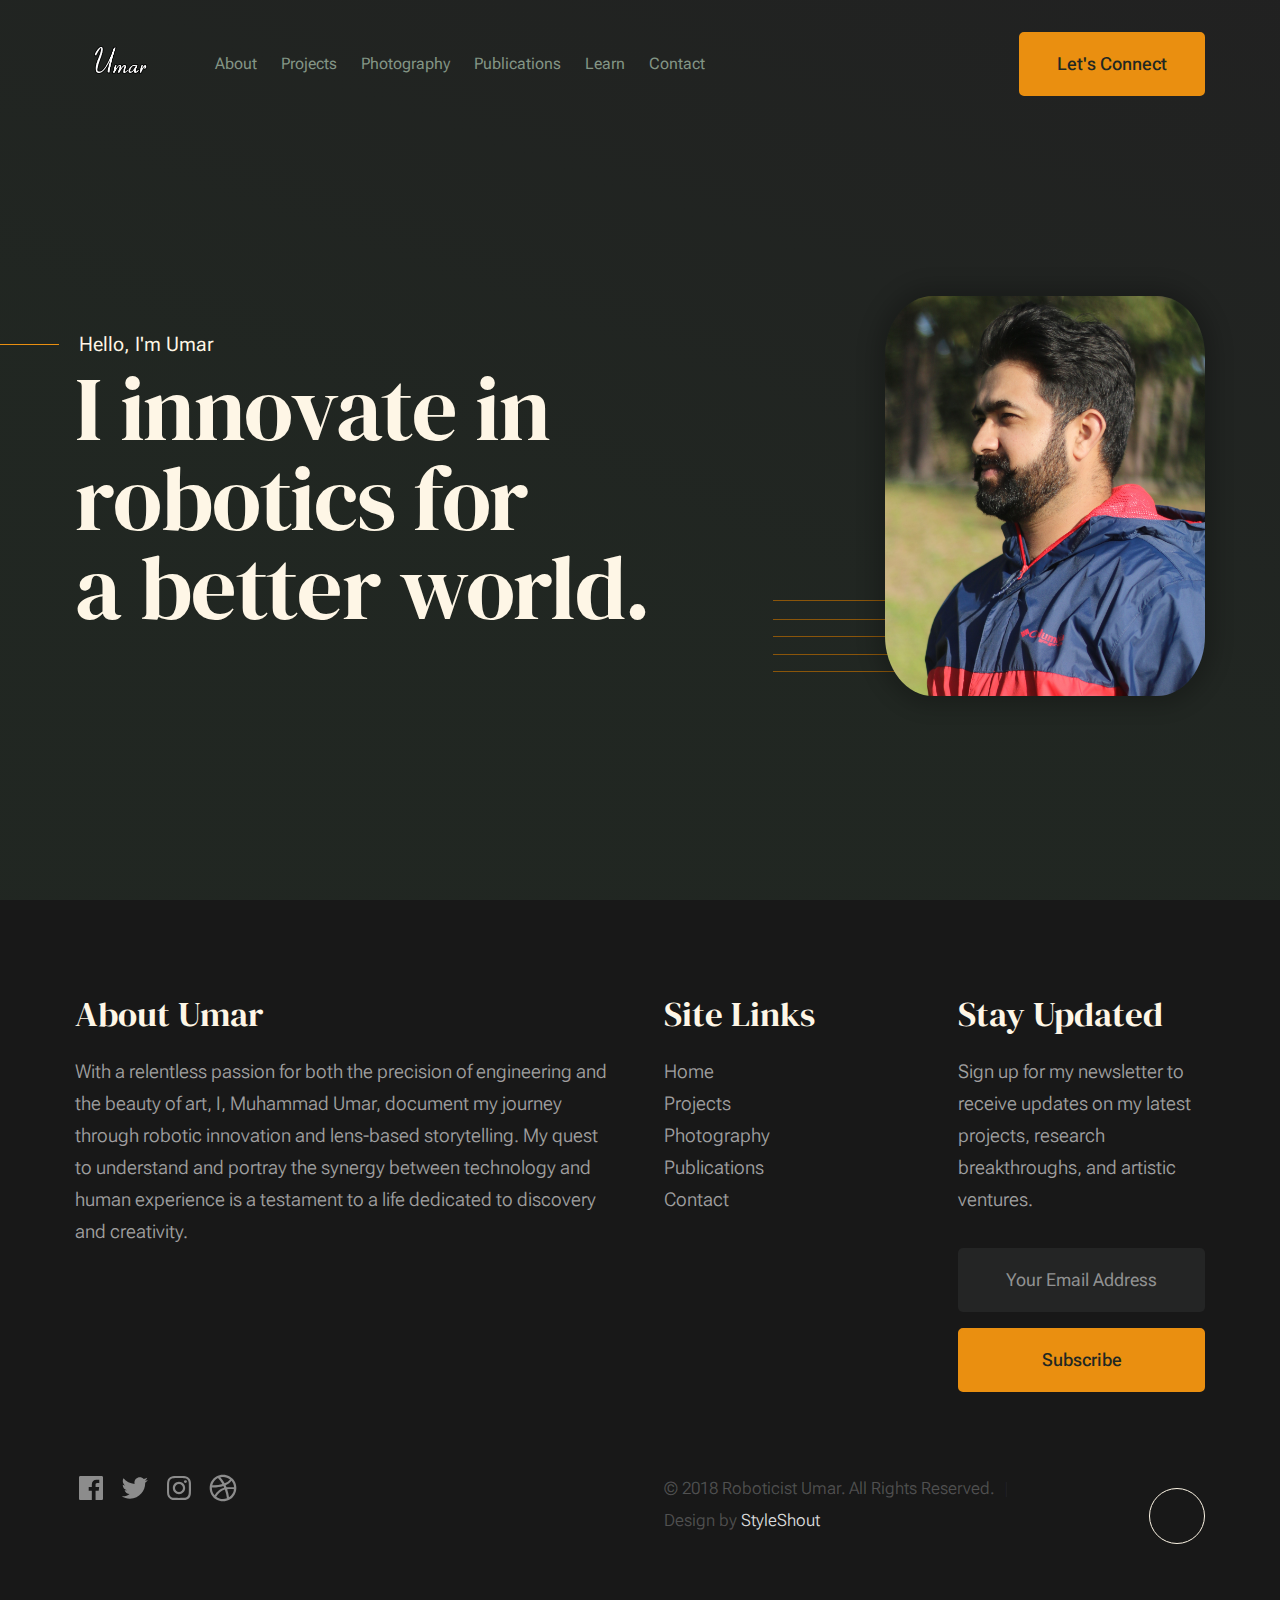
==== index.html @ cd3556d4 "SEO optimized" ====
<!DOCTYPE html>
<html lang="en" class="no-js">

<head>
    <!-- basic page needs
    ================================================== -->
    <meta charset="utf-8">
    <meta name="viewport" content="width=device-width, initial-scale=1">
    <title>Umar Masood</title>

    <!-- CSS ================================================== -->
    <link rel="stylesheet" href="css/vendor.css">
    <link rel="stylesheet" href="css/styles.css">

    <!-- favicons
    ================================================== -->
    <link rel="apple-touch-icon" sizes="180x180" href="apple-touch-icon.png">
    <link rel="icon" type="image/png" sizes="512x512" href="U-Logo-512x512.png">
    <link rel="manifest" href="site.webmanifest">
</head>

<body id="top">
    <!-- page wrap
    ================================================== -->
    <div id="page" class="s-pagewrap ss-home">

        <!-- # site header 
        ================================================== -->
        <header class="s-header">
            <div class="row s-header__inner width-sixteen-col">
                <div class="s-header__block">
                    <div class="s-header__logo">
                        <a class="logo" href="index.html">
                            <img class="logo-image" src="images/Masood Studio Logo.png" alt="Homepage">
                        </a>
                    </div>
                    <style>
                        .logo-image {
                            width: 750px;
                            /* Adjust as needed */
                            height: auto;
                        }
                    </style>
                    <a class="s-header__menu-toggle" href="#0"><span>Menu</span></a>
                </div>
                <nav class="s-header__nav">
                    <ul class="s-header__menu-links">
                        <li><a href="index.html">About</a></li>
                        <li><a href="projects.html">Projects</a></li>
                        <li><a href="photography.html">Photography</a></li>
                        <li><a href="publications.html">Publications</a></li>
                        <li><a href="learn.html">Learn</a></li>
                        <li><a href="contact.html">Contact</a></li>
                    </ul>
                    <div class="s-header__contact">
                        <a href="contact.html" class="btn btn--primary s-header__contact-btn">Let's Connect</a>
                    </div>
                </nav>
            </div>
        </header>

        <!-- keywords for SEO in the comments -->

        <!-- 
        Keywords: Umar Masood, Robotics, Innovation, Technology, Projects, Photography, Roboticist, NUST Islamabad, University of Houston, UH, UH Robotics, UH Robotics Lab, UH Robotics Research
        NMSU, New Mexico State University, NMSU Robotics, NMSU Robotics Lab, NMSU Robotics Research, NMSU Robotics Club, NMSU Robotics Team, NMSU Robotics Projects, NMSU Robotics Competition
        Robotics, Robotics Projects, Robotics Research, Robotics Innovation, Robotics Technology, Robotics Club, Robotics Team, Robotics Competition, Robotics Lab
        NUST, NUST Islamabad, NUST Robotics, NUST Robotics Lab, NUST Robotics Research, NUST Robotics Club, NUST Robotics Team, NUST Robotics Projects, NUST Robotics Competition
        NUST Mechatronics Department, NUST Mechatronics, NUST Mechatronics Lab, NUST Mechatronics Research, NUST Mechatronics Club, NUST Mechatronics Team, NUST Mechatronics Projects, NUST Mechatronics Competition
        National Univeristy of Sciences and Technology, Islamabad, Pakistan, National Center of Robotics and Automation, NCRA, NUST NCRA, NUST NCRA Robotics, NUST NCRA Robotics Lab, NUST NCRA Robotics Research
        Robotics and Automation, Robotics and Automation Projects, Robotics and Automation Research, Robotics and Automation Innovation, Robotics and Automation Technology, Robotics and Automation Club, Robotics and Automation Team, Robotics and Automation Competition, Robotics and Automation Lab
        Robotics and Automation Department, Robotics and Automation Projects, Robotics and Automation Research, Robotics and Automation Innovation, Robotics and Automation Technology, Robotics and Automation Club, Robotics and Automation Team, Robotics and Automation Competition, Robotics and Automation Lab

        Description: Umar Masood's personal website. Innovating in robotics for a better world. Explore projects, photography, publications, and learning resources.
        Author: Umar Masood, Muhammad Umar Masood, Umar Masood Robotics, Umar Masood Projects, Umar Masood Photography, Umar Masood Publications, Umar Masood Learning, Umar Masood Contact
        Shutter by Masood, Tech by Masood, Photography by Masood            -->
        

        <!-- # site main content
        ================================================== -->
        <section id="content" class="s-content">
            <!-- intro
            ----------------------------------------------- -->
            <section id="intro" class="s-intro">
                <div class="row s-intro__content width-sixteen-col">
                    <div class="column lg-12 s-intro__content-inner grid-block">
                        <div class="s-intro__content-text">
                            <div class="s-intro__content-pretitle">Hello, I'm Umar</div>
                            <h1 class="s-intro__content-title">
                                I innovate in <br>
                                robotics for <br>
                                a better world.
                            </h1>
                        </div>
                        <style>
                            .s-intro__content-media img {
                                border-radius: 15%;
                                box-shadow: 0 0 20px 10px rgba(0, 0, 0, 0.2);
                            }
                        </style>
                        <div class="s-intro__content-media">
                            <div class="s-intro__content-media-inner">
                                <!-- Place your professional image here -->
                                <img src="images/Umar-Casual.JPG" alt="Umar Masood">
                                <div class="lines">
                                    <span></span>
                                </div>
                            </div>
                        </div>
                    </div>
                </div>
            </section>

            <!-- More sections here for About, Projects, etc... -->

            

            <!-- Footer -->
            <footer class="s-footer">
                <div class="row s-footer__content">
                    <div class="column xl-6 lg-6 md-12 s-footer__block s-footer__about">
                        <h3>About Umar</h3>
                        <p>
                            With a relentless passion for both the precision of engineering and the beauty of art, I,
                            Muhammad Umar, document my journey through robotic innovation and lens-based storytelling.
                            My quest to understand and portray the synergy between technology and human experience is a
                            testament to a life dedicated to discovery and creativity.
                        </p>
                    </div>
                    <div class="column xl-3 lg-6 md-12 s-footer__block s-footer__site-links">
                        <h3>Site Links</h3>
                        <ul class="link-list">
                            <li><a href="index.html">Home</a></li>
                            <li><a href="projects.html">Projects</a></li>
                            <li><a href="photography.html">Photography</a></li>
                            <li><a href="publications.html">Publications</a></li>
                            <li><a href="contact.html">Contact</a></li>
                        </ul>
                    </div>
                    <div class="column xl-3 lg-6 md-12 tab-12 s-footer__block s-footer__newsletter">
                        <h3>Stay Updated</h3>
                        <p>
                            Sign up for my newsletter to receive updates on my latest projects, research breakthroughs,
                            and artistic ventures.
                        </p>
                        <div class="subscribe-form">
                            <form id="mc-form" class="mc-form">
                                <input type="email" name="EMAIL" id="mce-EMAIL" class="u-fullwidth text-center"
                                    placeholder="Your Email Address" required>
                                <input type="submit" name="subscribe" value="Subscribe"
                                    class="btn btn--primary btn--small u-fullwidth">
                                <div class="mc-status"></div>
                            </form>
                        </div>
                    </div>
                </div>

                <div class="row s-footer__bottom">
                    <div class="column xl-6 lg-12">
                        <!-- Social links would go here, replace with your actual social links -->
                        <ul class="s-footer__social social-list">
                            <li>
                                <a href="https://www.facebook.com/mumarmasood" target="_blank">
                                    <svg xmlns="http://www.w3.org/2000/svg" width="24" height="24" viewBox="0 0 24 24"
                                        style="fill:rgba(0, 0, 0, 1);transform:-ms-filter">
                                        <path
                                            d="M20,3H4C3.447,3,3,3.448,3,4v16c0,0.552,0.447,1,1,1h8.615v-6.96h-2.338v-2.725h2.338v-2c0-2.325,1.42-3.592,3.5-3.592 c0.699-0.002,1.399,0.034,2.095,0.107v2.42h-1.435c-1.128,0-1.348,0.538-1.348,1.325v1.735h2.697l-0.35,2.725h-2.348V21H20 c0.553,0,1-0.448,1-1V4C21,3.448,20.553,3,20,3z">
                                        </path>
                                    </svg>
                                    <span class="u-screen-reader-text">Facebook</span>
                                </a>
                            </li>
                            <li>
                                <a href="https://www.twitter.com/mumarmasood">
                                    <svg xmlns="http://www.w3.org/2000/svg" width="24" height="24" viewBox="0 0 24 24"
                                        style="fill:rgba(0, 0, 0, 1);transform:-ms-filter">
                                        <path
                                            d="M19.633,7.997c0.013,0.175,0.013,0.349,0.013,0.523c0,5.325-4.053,11.461-11.46,11.461c-2.282,0-4.402-0.661-6.186-1.809 c0.324,0.037,0.636,0.05,0.973,0.05c1.883,0,3.616-0.636,5.001-1.721c-1.771-0.037-3.255-1.197-3.767-2.793 c0.249,0.037,0.499,0.062,0.761,0.062c0.361,0,0.724-0.05,1.061-0.137c-1.847-0.374-3.23-1.995-3.23-3.953v-0.05 c0.537,0.299,1.16,0.486,1.82,0.511C3.534,9.419,2.823,8.184,2.823,6.787c0-0.748,0.199-1.434,0.548-2.032 c1.983,2.443,4.964,4.04,8.306,4.215c-0.062-0.3-0.1-0.611-0.1-0.923c0-2.22,1.796-4.028,4.028-4.028 c1.16,0,2.207,0.486,2.943,1.272c0.91-0.175,1.782-0.512,2.556-0.973c-0.299,0.935-0.936,1.721-1.771,2.22 c0.811-0.088,1.597-0.312,2.319-0.624C21.104,6.712,20.419,7.423,19.633,7.997z">
                                        </path>
                                    </svg>
                                    <span class="u-screen-reader-text">Twitter</span>
                                </a>
                            </li>
                            <li>
                                <a href="https://www.instagram.com/mumarmasood">
                                    <svg xmlns="http://www.w3.org/2000/svg" width="24" height="24" viewBox="0 0 24 24"
                                        style="fill:rgba(0, 0, 0, 1);transform:-ms-filter">
                                        <path
                                            d="M11.999,7.377c-2.554,0-4.623,2.07-4.623,4.623c0,2.554,2.069,4.624,4.623,4.624c2.552,0,4.623-2.07,4.623-4.624 C16.622,9.447,14.551,7.377,11.999,7.377L11.999,7.377z M11.999,15.004c-1.659,0-3.004-1.345-3.004-3.003 c0-1.659,1.345-3.003,3.004-3.003s3.002,1.344,3.002,3.003C15.001,13.659,13.658,15.004,11.999,15.004L11.999,15.004z">
                                        </path>
                                        <circle cx="16.806" cy="7.207" r="1.078"></circle>
                                        <path
                                            d="M20.533,6.111c-0.469-1.209-1.424-2.165-2.633-2.632c-0.699-0.263-1.438-0.404-2.186-0.42 c-0.963-0.042-1.268-0.054-3.71-0.054s-2.755,0-3.71,0.054C7.548,3.074,6.809,3.215,6.11,3.479C4.9,3.946,3.945,4.902,3.477,6.111 c-0.263,0.7-0.404,1.438-0.419,2.186c-0.043,0.962-0.056,1.267-0.056,3.71c0,2.442,0,2.753,0.056,3.71 c0.015,0.748,0.156,1.486,0.419,2.187c0.469,1.208,1.424,2.164,2.634,2.632c0.696,0.272,1.435,0.426,2.185,0.45 c0.963,0.042,1.268,0.055,3.71,0.055s2.755,0,3.71-0.055c0.747-0.015,1.486-0.157,2.186-0.419c1.209-0.469,2.164-1.424,2.633-2.633 c0.263-0.7,0.404-1.438,0.419-2.186c0.043-0.962,0.056-1.267,0.056-3.71s0-2.753-0.056-3.71C20.941,7.57,20.801,6.819,20.533,6.111z M19.315,15.643c-0.007,0.576-0.111,1.147-0.311,1.688c-0.305,0.787-0.926,1.409-1.712,1.711c-0.535,0.199-1.099,0.303-1.67,0.311 c-0.95,0.044-1.218,0.055-3.654,0.055c-2.438,0-2.687,0-3.655-0.055c-0.569-0.007-1.135-0.112-1.669-0.311 c-0.789-0.301-1.414-0.923-1.719-1.711c-0.196-0.534-0.302-1.099-0.311-1.669c-0.043-0.95-0.053-1.218-0.053-3.654 c0-2.437,0-2.686,0.053-3.655c0.007-0.576,0.111-1.146,0.311-1.687c0.305-0.789,0.93-1.41,1.719-1.712 c0.534-0.198,1.1-0.303,1.669-0.311c0.951-0.043,1.218-0.055,3.655-0.055c2.437,0,2.687,0,3.654,0.055 c0.571,0.007,1.135,0.112,1.67,0.311c0.786,0.303,1.407,0.925,1.712,1.712c0.196,0.534,0.302,1.099,0.311,1.669 c0.043,0.951,0.054,1.218,0.054,3.655c0,2.436,0,2.698-0.043,3.654H19.315z">
                                        </path>
                                    </svg>
                                    <span class="u-screen-reader-text">Instagram</span>
                                </a>
                            </li>
                            <li>
                                <a href="https://www.linkedin.com/mumarmasood">
                                    <svg xmlns="http://www.w3.org/2000/svg" width="24" height="24" viewBox="0 0 24 24"
                                        style="fill: rgba(0, 0, 0, 1);transform:msFilter">
                                        <path
                                            d="M20.66 6.98a9.932 9.932 0 0 0-3.641-3.64C15.486 2.447 13.813 2 12 2s-3.486.447-5.02 1.34c-1.533.893-2.747 2.107-3.64 3.64S2 10.187 2 12s.446 3.487 1.34 5.02a9.924 9.924 0 0 0 3.641 3.64C8.514 21.553 10.187 22 12 22s3.486-.447 5.02-1.34a9.932 9.932 0 0 0 3.641-3.64C21.554 15.487 22 13.813 22 12s-.446-3.487-1.34-5.02zM12 3.66c2 0 3.772.64 5.32 1.919-.92 1.174-2.286 2.14-4.1 2.9-1.002-1.813-2.088-3.327-3.261-4.54A7.715 7.715 0 0 1 12 3.66zM5.51 6.8a8.116 8.116 0 0 1 2.711-2.22c1.212 1.201 2.325 2.7 3.34 4.5-2 .6-4.114.9-6.341.9-.573 0-1.006-.013-1.3-.04A8.549 8.549 0 0 1 5.51 6.8zM3.66 12c0-.054.003-.12.01-.2.007-.08.01-.146.01-.2.254.014.641.02 1.161.02 2.666 0 5.146-.367 7.439-1.1.187.373.381.793.58 1.26-1.32.293-2.674 1.006-4.061 2.14S6.4 16.247 5.76 17.5c-1.4-1.587-2.1-3.42-2.1-5.5zM12 20.34c-1.894 0-3.594-.587-5.101-1.759.601-1.187 1.524-2.322 2.771-3.401 1.246-1.08 2.483-1.753 3.71-2.02a29.441 29.441 0 0 1 1.56 6.62 8.166 8.166 0 0 1-2.94.56zm7.08-3.96a8.351 8.351 0 0 1-2.58 2.621c-.24-2.08-.7-4.107-1.379-6.081.932-.066 1.765-.1 2.5-.1.799 0 1.686.034 2.659.1a8.098 8.098 0 0 1-1.2 3.46zm-1.24-5c-1.16 0-2.233.047-3.22.14a27.053 27.053 0 0 0-.68-1.62c2.066-.906 3.532-2.006 4.399-3.3 1.2 1.414 1.854 3.027 1.96 4.84-.812-.04-1.632-.06-2.459-.06z">
                                        </path>
                                    </svg>
                                    <span class="u-screen-reader-text">LinkedIn</span>
                                </a>
                            </li>
                        </ul> <!-- end s-footer__social -->
                    </div>
                    <div class="column xl-6 lg-12">
                        <p class="ss-copyright">
                            <span>&copy; 2018 Roboticist Umar. All Rights Reserved.</span>
                            <span>Design by <a href="https://www.styleshout.com/">StyleShout</a></span>
                        </p>
                    </div>

                    <div class="ss-go-top">
                        <a class="smoothscroll" title="Back to Top" href="#top">
                            <!-- Back to top SVG icon code -->
                        </a>
                    </div> <!-- end ss-go-top -->
                </div>

            </footer> <!-- end s-footer -->

            <!-- Java Script
        ================================================== -->
            <script src="js/plugins.js"></script>
            <script src="js/main.js"></script>

    </div>

</body>

</html>
---- css/vendor.css ----
/* ===================================================================
 * Monica Third-party Stylesheets
 * Template Ver. 1.0.0
 * 12-13-2022
 * -------------------------------------------------------------------
 *
 * TOC:
 * # PrismJS
 * # Swiper
 *
 * ------------------------------------------------------------------- */


/* ===================================================================
 * # PrismJS 1.20.0
 *   https://prismjs.com/download.html#themes=prism-okaidia&languages=markup+css+clike+javascript+markup-templating+php 
 *   
 *   okaidia theme for JavaScript, CSS and HTML
 *   Loosely based on Monokai textmate theme by http://www.monokai.nl/
 *   @author ocodia
 * ------------------------------------------------------------------- */
code[class*=language-],
pre[class*=language-] {
  color          : #f8f8f2;
  background     : none;
  text-shadow    : 0 1px rgba(0, 0, 0, 0.3);
  font-family    : var(--font-mono);
  font-size      : calc(var(--text-size) * 0.9444);
  text-align     : left;
  white-space    : pre;
  word-spacing   : normal;
  word-break     : normal;
  word-wrap      : normal;
  line-height    : var(--vspace-1);
  -moz-tab-size  : 4;
  -o-tab-size    : 4;
  tab-size       : 4;
  -webkit-hyphens: none;
  -ms-hyphens    : none;
  hyphens        : none;
}

/* Code blocks */
pre[class*=language-] {
  padding : var(--vspace-0_5) 0 var(--vspace-1);
  margin  : var(--vspace-1) 0;
  overflow: auto;
}

:not(pre)>code[class*=language-],
pre[class*=language-] {
  background: #272822;
}

/* Inline code */
:not(pre)>code[class*=language-] {
  padding    : 0.1em;
  white-space: normal;
}

.token.comment,
.token.prolog,
.token.doctype,
.token.cdata {
  color: slategray;
}

.token.punctuation {
  color: #f8f8f2;
}

.token.namespace {
  opacity: 0.7;
}

.token.property,
.token.tag,
.token.constant,
.token.symbol,
.token.deleted {
  color: #f92672;
}

.token.boolean,
.token.number {
  color: #ae81ff;
}

.token.selector,
.token.attr-name,
.token.string,
.token.char,
.token.builtin,
.token.inserted {
  color: #a6e22e;
}

.token.operator,
.token.entity,
.token.url,
.language-css .token.string,
.style .token.string,
.token.variable {
  color: #f8f8f2;
}

.token.atrule,
.token.attr-value,
.token.function,
.token.class-name {
  color: #e6db74;
}

.token.keyword {
  color: #66d9ef;
}

.token.regex,
.token.important {
  color: #fd971f;
}

.token.important,
.token.bold {
  font-weight: bold;
}

.token.italic {
  font-style: italic;
}

.token.entity {
  cursor: help;
}



/* ===================================================================
 * # Swiper 6.4.5
 *   Most modern mobile touch slider and framework with hardware accelerated transitions
 *   https://swiperjs.com
 *
 *   Copyright 2014-2020 Vladimir Kharlampidi
 *
 *   Released under the MIT License
 *
 *   Released on: December 18, 2020
 * ------------------------------------------------------------------- */
@font-face {
  font-family: "swiper-icons";
  src        : url("data:application/font-woff;charset=utf-8;base64, [base64]//wADZ2x5ZgAAAywAAADMAAAD2MHtryVoZWFkAAABbAAAADAAAAA2E2+eoWhoZWEAAAGcAAAAHwAAACQC9gDzaG10eAAAAigAAAAZAAAArgJkABFsb2NhAAAC0AAAAFoAAABaFQAUGG1heHAAAAG8AAAAHwAAACAAcABAbmFtZQAAA/gAAAE5AAACXvFdBwlwb3N0AAAFNAAAAGIAAACE5s74hXjaY2BkYGAAYpf5Hu/j+W2+MnAzMYDAzaX6QjD6/4//Bxj5GA8AuRwMYGkAPywL13jaY2BkYGA88P8Agx4j+/8fQDYfA1AEBWgDAIB2BOoAeNpjYGRgYNBh4GdgYgABEMnIABJzYNADCQAACWgAsQB42mNgYfzCOIGBlYGB0YcxjYGBwR1Kf2WQZGhhYGBiYGVmgAFGBiQQkOaawtDAoMBQxXjg/wEGPcYDDA4wNUA2CCgwsAAAO4EL6gAAeNpj2M0gyAACqxgGNWBkZ2D4/wMA+xkDdgAAAHjaY2BgYGaAYBkGRgYQiAHyGMF8FgYHIM3DwMHABGQrMOgyWDLEM1T9/w8UBfEMgLzE////P/5//f/V/xv+r4eaAAeMbAxwIUYmIMHEgKYAYjUcsDAwsLKxc3BycfPw8jEQA/[base64]/uznmfPFBNODM2K7MTQ45YEAZqGP81AmGGcF3iPqOop0r1SPTaTbVkfUe4HXj97wYE+yNwWYxwWu4v1ugWHgo3S1XdZEVqWM7ET0cfnLGxWfkgR42o2PvWrDMBSFj/IHLaF0zKjRgdiVMwScNRAoWUoH78Y2icB/yIY09An6AH2Bdu/UB+yxopYshQiEvnvu0dURgDt8QeC8PDw7Fpji3fEA4z/PEJ6YOB5hKh4dj3EvXhxPqH/SKUY3rJ7srZ4FZnh1PMAtPhwP6fl2PMJMPDgeQ4rY8YT6Gzao0eAEA409DuggmTnFnOcSCiEiLMgxCiTI6Cq5DZUd3Qmp10vO0LaLTd2cjN4fOumlc7lUYbSQcZFkutRG7g6JKZKy0RmdLY680CDnEJ+UMkpFFe1RN7nxdVpXrC4aTtnaurOnYercZg2YVmLN/d/gczfEimrE/fs/bOuq29Zmn8tloORaXgZgGa78yO9/cnXm2BpaGvq25Dv9S4E9+5SIc9PqupJKhYFSSl47+Qcr1mYNAAAAeNptw0cKwkAAAMDZJA8Q7OUJvkLsPfZ6zFVERPy8qHh2YER+3i/BP83vIBLLySsoKimrqKqpa2hp6+jq6RsYGhmbmJqZSy0sraxtbO3sHRydnEMU4uR6yx7JJXveP7WrDycAAAAAAAH//wACeNpjYGRgYOABYhkgZgJCZgZNBkYGLQZtIJsFLMYAAAw3ALgAeNolizEKgDAQBCchRbC2sFER0YD6qVQiBCv/H9ezGI6Z5XBAw8CBK/m5iQQVauVbXLnOrMZv2oLdKFa8Pjuru2hJzGabmOSLzNMzvutpB3N42mNgZGBg4GKQYzBhYMxJLMlj4GBgAYow/P/PAJJhLM6sSoWKfWCAAwDAjgbRAAB42mNgYGBkAIIbCZo5IPrmUn0hGA0AO8EFTQAA") format("woff");
  font-weight: 400;
  font-style : normal;
}

:root {
  --swiper-theme-color: #007aff;
}

.swiper-container {
  margin-left : auto;
  margin-right: auto;
  position    : relative;
  overflow    : hidden;
  list-style  : none;
  padding     : 0;
  /* Fix of Webkit flickering */
  z-index     : 1;
}

.swiper-container-vertical>.swiper-wrapper {
  flex-direction: column;
}

.swiper-wrapper {
  position           : relative;
  width              : 100%;
  height             : 100%;
  z-index            : 1;
  display            : flex;
  transition-property: transform;
  box-sizing         : content-box;
}

.swiper-container-android .swiper-slide,
.swiper-wrapper {
  transform: translate3d(0px, 0, 0);
}

.swiper-container-multirow>.swiper-wrapper {
  flex-wrap: wrap;
}

.swiper-container-multirow-column>.swiper-wrapper {
  flex-wrap     : wrap;
  flex-direction: column;
}

.swiper-container-free-mode>.swiper-wrapper {
  transition-timing-function: ease-out;
  margin                    : 0 auto;
}

.swiper-slide {
  flex-shrink        : 0;
  width              : 100%;
  height             : 100%;
  position           : relative;
  transition-property: transform;
}

.swiper-slide-invisible-blank {
  visibility: hidden;
}

/* Auto Height */
.swiper-container-autoheight,
.swiper-container-autoheight .swiper-slide {
  height: auto;
}

.swiper-container-autoheight .swiper-wrapper {
  align-items        : flex-start;
  transition-property: transform, height;
}

/* 3D Effects */
.swiper-container-3d {
  perspective: 1200px;
}

.swiper-container-3d .swiper-wrapper,
.swiper-container-3d .swiper-slide,
.swiper-container-3d .swiper-slide-shadow-left,
.swiper-container-3d .swiper-slide-shadow-right,
.swiper-container-3d .swiper-slide-shadow-top,
.swiper-container-3d .swiper-slide-shadow-bottom,
.swiper-container-3d .swiper-cube-shadow {
  transform-style: preserve-3d;
}

.swiper-container-3d .swiper-slide-shadow-left,
.swiper-container-3d .swiper-slide-shadow-right,
.swiper-container-3d .swiper-slide-shadow-top,
.swiper-container-3d .swiper-slide-shadow-bottom {
  position      : absolute;
  left          : 0;
  top           : 0;
  width         : 100%;
  height        : 100%;
  pointer-events: none;
  z-index       : 10;
}

.swiper-container-3d .swiper-slide-shadow-left {
  background-image: linear-gradient(to left, rgba(0, 0, 0, 0.5), rgba(0, 0, 0, 0));
}

.swiper-container-3d .swiper-slide-shadow-right {
  background-image: linear-gradient(to right, rgba(0, 0, 0, 0.5), rgba(0, 0, 0, 0));
}

.swiper-container-3d .swiper-slide-shadow-top {
  background-image: linear-gradient(to top, rgba(0, 0, 0, 0.5), rgba(0, 0, 0, 0));
}

.swiper-container-3d .swiper-slide-shadow-bottom {
  background-image: linear-gradient(to bottom, rgba(0, 0, 0, 0.5), rgba(0, 0, 0, 0));
}

/* CSS Mode */
.swiper-container-css-mode>.swiper-wrapper {
  overflow          : auto;
  scrollbar-width   : none;
  /* For Firefox */
  -ms-overflow-style: none;
  /* For Internet Explorer and Edge */
}

.swiper-container-css-mode>.swiper-wrapper::-webkit-scrollbar {
  display: none;
}

.swiper-container-css-mode>.swiper-wrapper>.swiper-slide {
  scroll-snap-align: start start;
}

.swiper-container-horizontal.swiper-container-css-mode>.swiper-wrapper {
  -ms-scroll-snap-type: x mandatory;
  scroll-snap-type    : x mandatory;
}

.swiper-container-vertical.swiper-container-css-mode>.swiper-wrapper {
  -ms-scroll-snap-type: y mandatory;
  scroll-snap-type    : y mandatory;
}

:root {
  --swiper-navigation-size   : 44px;
  /*
    --swiper-navigation-color: var(--swiper-theme-color);
    */
}

.swiper-button-prev,
.swiper-button-next {
  position       : absolute;
  top            : 50%;
  width          : calc(var(--swiper-navigation-size) / 44 * 27);
  height         : var(--swiper-navigation-size);
  margin-top     : calc(-1 * var(--swiper-navigation-size) / 2);
  z-index        : 10;
  cursor         : pointer;
  display        : flex;
  align-items    : center;
  justify-content: center;
  color          : var(--swiper-navigation-color, var(--swiper-theme-color));
}

.swiper-button-prev.swiper-button-disabled,
.swiper-button-next.swiper-button-disabled {
  opacity       : 0.35;
  cursor        : auto;
  pointer-events: none;
}

.swiper-button-prev:after,
.swiper-button-next:after {
  font-family   : swiper-icons;
  font-size     : var(--swiper-navigation-size);
  text-transform: none !important;
  letter-spacing: 0;
  text-transform: none;
  font-variant  : initial;
  line-height   : 1;
}

.swiper-button-prev,
.swiper-container-rtl .swiper-button-next {
  left : 10px;
  right: auto;
}

.swiper-button-prev:after,
.swiper-container-rtl .swiper-button-next:after {
  content: "prev";
}

.swiper-button-next,
.swiper-container-rtl .swiper-button-prev {
  right: 10px;
  left : auto;
}

.swiper-button-next:after,
.swiper-container-rtl .swiper-button-prev:after {
  content: "next";
}

.swiper-button-prev.swiper-button-white,
.swiper-button-next.swiper-button-white {
  --swiper-navigation-color: #ffffff;
}

.swiper-button-prev.swiper-button-black,
.swiper-button-next.swiper-button-black {
  --swiper-navigation-color: #000000;
}

.swiper-button-lock {
  display: none;
}

:root {
  /*
    --swiper-pagination-color: var(--swiper-theme-color);
    */
}

.swiper-pagination {
  position  : absolute;
  text-align: center;
  transition: 300ms opacity;
  transform : translate3d(0, 0, 0);
  z-index   : 10;
}

.swiper-pagination.swiper-pagination-hidden {
  opacity: 0;
}

/* Common Styles */
.swiper-pagination-fraction,
.swiper-pagination-custom,
.swiper-container-horizontal>.swiper-pagination-bullets {
  bottom: 10px;
  left  : 0;
  width : 100%;
}

/* Bullets */
.swiper-pagination-bullets-dynamic {
  overflow : hidden;
  font-size: 0;
}

.swiper-pagination-bullets-dynamic .swiper-pagination-bullet {
  transform: scale(0.33);
  position : relative;
}

.swiper-pagination-bullets-dynamic .swiper-pagination-bullet-active {
  transform: scale(1);
}

.swiper-pagination-bullets-dynamic .swiper-pagination-bullet-active-main {
  transform: scale(1);
}

.swiper-pagination-bullets-dynamic .swiper-pagination-bullet-active-prev {
  transform: scale(0.66);
}

.swiper-pagination-bullets-dynamic .swiper-pagination-bullet-active-prev-prev {
  transform: scale(0.33);
}

.swiper-pagination-bullets-dynamic .swiper-pagination-bullet-active-next {
  transform: scale(0.66);
}

.swiper-pagination-bullets-dynamic .swiper-pagination-bullet-active-next-next {
  transform: scale(0.33);
}

.swiper-pagination-bullet {
  width        : 8px;
  height       : 8px;
  display      : inline-block;
  border-radius: 100%;
  background   : #000;
  opacity      : 0.2;
}

button.swiper-pagination-bullet {
  border            : none;
  margin            : 0;
  padding           : 0;
  box-shadow        : none;
  -webkit-appearance: none;
  -moz-appearance   : none;
  appearance        : none;
}

.swiper-pagination-clickable .swiper-pagination-bullet {
  cursor: pointer;
}

.swiper-pagination-bullet-active {
  opacity   : 1;
  background: var(--swiper-pagination-color, var(--swiper-theme-color));
}

.swiper-container-vertical>.swiper-pagination-bullets {
  right    : 10px;
  top      : 50%;
  transform: translate3d(0px, -50%, 0);
}

.swiper-container-vertical>.swiper-pagination-bullets .swiper-pagination-bullet {
  margin : 6px 0;
  display: block;
}

.swiper-container-vertical>.swiper-pagination-bullets.swiper-pagination-bullets-dynamic {
  top      : 50%;
  transform: translateY(-50%);
  width    : 8px;
}

.swiper-container-vertical>.swiper-pagination-bullets.swiper-pagination-bullets-dynamic .swiper-pagination-bullet {
  display   : inline-block;
  transition: 200ms transform, 200ms top;
}

.swiper-container-horizontal>.swiper-pagination-bullets .swiper-pagination-bullet {
  margin: 0 4px;
}

.swiper-container-horizontal>.swiper-pagination-bullets.swiper-pagination-bullets-dynamic {
  left       : 50%;
  transform  : translateX(-50%);
  white-space: nowrap;
}

.swiper-container-horizontal>.swiper-pagination-bullets.swiper-pagination-bullets-dynamic .swiper-pagination-bullet {
  transition: 200ms transform, 200ms left;
}

.swiper-container-horizontal.swiper-container-rtl>.swiper-pagination-bullets-dynamic .swiper-pagination-bullet {
  transition: 200ms transform, 200ms right;
}

/* Progress */
.swiper-pagination-progressbar {
  background: rgba(0, 0, 0, 0.25);
  position  : absolute;
}

.swiper-pagination-progressbar .swiper-pagination-progressbar-fill {
  background      : var(--swiper-pagination-color, var(--swiper-theme-color));
  position        : absolute;
  left            : 0;
  top             : 0;
  width           : 100%;
  height          : 100%;
  transform       : scale(0);
  transform-origin: left top;
}

.swiper-container-rtl .swiper-pagination-progressbar .swiper-pagination-progressbar-fill {
  transform-origin: right top;
}

.swiper-container-horizontal>.swiper-pagination-progressbar,
.swiper-container-vertical>.swiper-pagination-progressbar.swiper-pagination-progressbar-opposite {
  width : 100%;
  height: 4px;
  left  : 0;
  top   : 0;
}

.swiper-container-vertical>.swiper-pagination-progressbar,
.swiper-container-horizontal>.swiper-pagination-progressbar.swiper-pagination-progressbar-opposite {
  width : 4px;
  height: 100%;
  left  : 0;
  top   : 0;
}

.swiper-pagination-white {
  --swiper-pagination-color: #ffffff;
}

.swiper-pagination-black {
  --swiper-pagination-color: #000000;
}

.swiper-pagination-lock {
  display: none;
}

/* Scrollbar */
.swiper-scrollbar {
  border-radius   : 10px;
  position        : relative;
  -ms-touch-action: none;
  background      : rgba(0, 0, 0, 0.1);
}

.swiper-container-horizontal>.swiper-scrollbar {
  position: absolute;
  left    : 1%;
  bottom  : 3px;
  z-index : 50;
  height  : 5px;
  width   : 98%;
}

.swiper-container-vertical>.swiper-scrollbar {
  position: absolute;
  right   : 3px;
  top     : 1%;
  z-index : 50;
  width   : 5px;
  height  : 98%;
}

.swiper-scrollbar-drag {
  height       : 100%;
  width        : 100%;
  position     : relative;
  background   : rgba(0, 0, 0, 0.5);
  border-radius: 10px;
  left         : 0;
  top          : 0;
}

.swiper-scrollbar-cursor-drag {
  cursor: move;
}

.swiper-scrollbar-lock {
  display: none;
}

.swiper-zoom-container {
  width          : 100%;
  height         : 100%;
  display        : flex;
  justify-content: center;
  align-items    : center;
  text-align     : center;
}

.swiper-zoom-container>img,
.swiper-zoom-container>svg,
.swiper-zoom-container>canvas {
  max-width    : 100%;
  max-height   : 100%;
  -o-object-fit: contain;
  object-fit   : contain;
}

.swiper-slide-zoomed {
  cursor: move;
}

/* Preloader */
:root {
  /*
    --swiper-preloader-color: var(--swiper-theme-color);
    */
}

.swiper-lazy-preloader {
  width            : 42px;
  height           : 42px;
  position         : absolute;
  left             : 50%;
  top              : 50%;
  margin-left      : -21px;
  margin-top       : -21px;
  z-index          : 10;
  transform-origin : 50%;
  -webkit-animation: swiper-preloader-spin 1s infinite linear;
  animation        : swiper-preloader-spin 1s infinite linear;
  box-sizing       : border-box;
  border           : 4px solid var(--swiper-preloader-color, var(--swiper-theme-color));
  border-radius    : 50%;
  border-top-color : transparent;
}

.swiper-lazy-preloader-white {
  --swiper-preloader-color: #fff;
}

.swiper-lazy-preloader-black {
  --swiper-preloader-color: #000;
}

@-webkit-keyframes swiper-preloader-spin {
  100% {
    transform: rotate(360deg);
  }
}

@keyframes swiper-preloader-spin {
  100% {
    transform: rotate(360deg);
  }
}

/* a11y */
.swiper-container .swiper-notification {
  position      : absolute;
  left          : 0;
  top           : 0;
  pointer-events: none;
  opacity       : 0;
  z-index       : -1000;
}

.swiper-container-fade.swiper-container-free-mode .swiper-slide {
  transition-timing-function: ease-out;
}

.swiper-container-fade .swiper-slide {
  pointer-events     : none;
  transition-property: opacity;
}

.swiper-container-fade .swiper-slide .swiper-slide {
  pointer-events: none;
}

.swiper-container-fade .swiper-slide-active,
.swiper-container-fade .swiper-slide-active .swiper-slide-active {
  pointer-events: auto;
}

.swiper-container-cube {
  overflow: visible;
}

.swiper-container-cube .swiper-slide {
  pointer-events             : none;
  -webkit-backface-visibility: hidden;
  backface-visibility        : hidden;
  z-index                    : 1;
  visibility                 : hidden;
  transform-origin           : 0 0;
  width                      : 100%;
  height                     : 100%;
}

.swiper-container-cube .swiper-slide .swiper-slide {
  pointer-events: none;
}

.swiper-container-cube.swiper-container-rtl .swiper-slide {
  transform-origin: 100% 0;
}

.swiper-container-cube .swiper-slide-active,
.swiper-container-cube .swiper-slide-active .swiper-slide-active {
  pointer-events: auto;
}

.swiper-container-cube .swiper-slide-active,
.swiper-container-cube .swiper-slide-next,
.swiper-container-cube .swiper-slide-prev,
.swiper-container-cube .swiper-slide-next+.swiper-slide {
  pointer-events: auto;
  visibility    : visible;
}

.swiper-container-cube .swiper-slide-shadow-top,
.swiper-container-cube .swiper-slide-shadow-bottom,
.swiper-container-cube .swiper-slide-shadow-left,
.swiper-container-cube .swiper-slide-shadow-right {
  z-index                    : 0;
  -webkit-backface-visibility: hidden;
  backface-visibility        : hidden;
}

.swiper-container-cube .swiper-cube-shadow {
  position  : absolute;
  left      : 0;
  bottom    : 0px;
  width     : 100%;
  height    : 100%;
  background: #000;
  opacity   : 0.6;
  filter    : blur(50px);
  z-index   : 0;
}

.swiper-container-flip {
  overflow: visible;
}

.swiper-container-flip .swiper-slide {
  pointer-events             : none;
  -webkit-backface-visibility: hidden;
  backface-visibility        : hidden;
  z-index                    : 1;
}

.swiper-container-flip .swiper-slide .swiper-slide {
  pointer-events: none;
}

.swiper-container-flip .swiper-slide-active,
.swiper-container-flip .swiper-slide-active .swiper-slide-active {
  pointer-events: auto;
}

.swiper-container-flip .swiper-slide-shadow-top,
.swiper-container-flip .swiper-slide-shadow-bottom,
.swiper-container-flip .swiper-slide-shadow-left,
.swiper-container-flip .swiper-slide-shadow-right {
  z-index                    : 0;
  -webkit-backface-visibility: hidden;
  backface-visibility        : hidden;
}
---- css/styles.css ----
@charset "UTF-8";
/* =================================================================== 
 * Monica Main Stylesheet
 * Template Ver. 1.0.0
 * 12-13-2022
 * ------------------------------------------------------------------
 *
 * TOC:
 * # SETTINGS
 *		## fonts
 *    	## colors
 *	  	## spacing and typescale
 *		## grid variables
 * # CSS RESET
 * # GRID
 *		## extra large devices
 *		## large devices
 *		## medium devices 
 *		## tablet devices
 *		## mobile devices
 *		## small mobile devices
 *		## additional column stackpoints 
 * # BASE SETUP
 * # UTILITY CLASSES
 * # TYPOGRAPHY 
 *		## additional typography & helper classes
 *		## lists
 *		## media 
 *		## spacing
 * # PRELOADER
 *		## page loaded
 * # FORM 
 *		## style placeholder text
 *		## change autocomplete styles in Chrome
 * # BUTTONS
 * # TABLE
 * # COMPONENTS
 *		## pagination 
 *		## alert box 
 *		## skillbars
 *		## stats tabs
 * # PROJECT-WIDE SHARED STYLES
 *		## list items
 *		## social list
 *		## blog card
 *		## testimonials
 *		## swiper overrides
 * # GRID-BASED LAYOUTS
 *		## grid block
 *		## list grid
 * # PAGE WRAP
 * # SITE HEADER
 *		## logo
 *		## main navigation
 *		## mobile menu toggle
 * # PAGEHEADER & PAGECONTENT
 * # INTRO
 *		## intro content
 *		## intro scroll down
 *		## intro transitions
 * # ABOUT
 * # EXPERTISE
 * # CLIENTS
 *		## clients list
 * # CTA
 * # JOURNAL
 * # FOOTER
 *		## newsletter
 *		## copyright
 *		## go top
 * # BLOG STYLES 
 * # PAGE STYLES 
 *		## services page
 *		## contact page
 *
 * ------------------------------------------------------------------ */


/* ===================================================================
 * # SETTINGS
 *
 *
 * ------------------------------------------------------------------- */

/* ------------------------------------------------------------------- 
 * ## fonts 
 * ------------------------------------------------------------------- */
@import url("https://fonts.googleapis.com/css2?family=DM+Serif+Display&family=Roboto+Flex:opsz,wght@8..144,300;8..144,400;8..144,500;8..144,600&display=swap");

:root {
	--font-1: "Roboto Flex", sans-serif;
	--font-2: "DM Serif Display", Serif;

	/* monospace
   */
	--font-mono: Consolas, "Andale Mono", Courier, "Courier New", monospace;
}

/* ------------------------------------------------------------------- 
 * ## colors
 * ------------------------------------------------------------------- */
:root {
	/* color-1(#EA9010)
   * color-2(#343D35)
   * color-3(#FEF5E4)
   */
	--color-1: hsla(35, 87%, 49%, 1);
	--color-2: hsla(127, 8%, 22%, 1);
	--color-3: hsla(39, 93%, 95%, 1);

	/* theme color variations
   */
	--color-1-lightest: hsla(35, 87%, 96%, 1);
	--color-1-lighter: hsla(35, 87%, 69%, 1);
	--color-1-light: hsla(35, 87%, 59%, 1);
	--color-1-dark: hsla(35, 87%, 39%, 1);
	--color-1-darker: hsla(35, 87%, 29%, 1);
	--color-1-darkest: hsla(35, 87%, 10%, 1);

	--color-2-lightest: hsla(127, 8%, 55%, 1);
	--color-2-lighter: hsla(127, 8%, 42%, 1);
	--color-2-light: hsla(127, 8%, 32%, 1);
	--color-2-dark: hsla(127, 8%, 14%, 1);
	--color-2-darker: hsla(127, 8%, 2%, 1);

	--color-3-light: hsla(39, 93%, 100%, 1);
	--color-3-dark: hsla(39, 93%, 85%, 1);
	--color-3-darker: hsla(39, 93%, 75%, 1);

	/* feedback colors
   * color-error(#ffd1d2), color-success(#c8e675), 
   * color-info(#d7ecfb), color-notice(#fff099)
   */
	--color-error: hsla(359, 100%, 91%, 1);
	--color-success: hsla(76, 69%, 68%, 1);
	--color-info: hsla(205, 82%, 91%, 1);
	--color-notice: hsla(51, 100%, 80%, 1);
	--color-error-content: hsla(359, 50%, 50%, 1);
	--color-success-content: hsla(76, 29%, 28%, 1);
	--color-info-content: hsla(205, 32%, 31%, 1);
	--color-notice-content: hsla(51, 30%, 30%, 1);

	/* shades 
   * generated using 
   * Tint & Shade Generator 
   * (https                     ://maketintsandshades.com/)
   */
	--color-black: #000000;
	--color-gray-19: #121212;
	--color-gray-18: #242525;
	--color-gray-17: #363737;
	--color-gray-16: #484949;
	--color-gray-15: #5b5c5c;
	--color-gray-14: #6d6e6e;
	--color-gray-13: #7f8080;
	--color-gray-12: #919292;
	--color-gray-11: #a3a5a5;
	--color-gray-10: #b5b7b7;
	--color-gray-9: #bcbebe;
	--color-gray-8: #c4c5c5;
	--color-gray-7: #cbcdcd;
	--color-gray-6: #d3d4d4;
	--color-gray-5: #dadbdb;
	--color-gray-4: #e1e2e2;
	--color-gray-3: #e9e9e9;
	--color-gray-2: #f0f1f1;
	--color-gray-1: #f8f8f8;
	--color-white: #ffffff;

	/* text
   */
	--color-text: var(--color-gray-18);
	--color-text-dark: #181818;
	--color-text-light: var(--color-gray-14);
	--color-placeholder: var(--color-gray-12);

	/* link
   */
	--color-link: var(--color-1);
	--color-link-hover: var(--color-2-lighter);
	--color-link-active: var(--color-2-lighter);

	/* buttons
   */
	--color-btn: var(--color-gray-4);
	--color-btn-text: var(--color-text);
	--color-btn-hover: var(--color-gray-5);
	--color-btn-hover-text: var(--color-text);
	--color-btn-primary: var(--color-1);
	--color-btn-primary-text: var(--color-2-dark);
	--color-btn-primary-hover: var(--color-1-light);
	--color-btn-primary-hover-text: var(--color-2-dark);
	--color-btn-stroke: var(--color-text-dark);
	--color-btn-stroke-text: var(--color-text-dark);
	--color-btn-stroke-hover: var(--color-text-dark);
	--color-btn-stroke-hover-text: var(--color-white);

	/* preloader
   */
	--color-preloader-bg: var(--color-2-dark);
	--color-loader: var(--color-white);
	--color-loader-light: var(--color-2-light);

	/* others
   */
	--color-body: white;
	--color-border: rgba(0, 0, 0, .1);
	--border-radius: 5px;
}

/* ------------------------------------------------------------------- 
 * ## spacing and typescale
 * ------------------------------------------------------------------- */
:root {
	/* spacing
   * base font size: 20px 
   * vertical space unit : 32px
   */
	--base-size: 62.5%;
	--multiplier: 1;
	--base-font-size: calc(2rem * var(--multiplier));
	--space: calc(3.2rem * var(--multiplier));

	/* vertical spacing 
   */
	--vspace-0_125: calc(0.125 * var(--space));
	--vspace-0_25: calc(0.25 * var(--space));
	--vspace-0_375: calc(0.375 * var(--space));
	--vspace-0_5: calc(0.5 * var(--space));
	--vspace-0_625: calc(0.625 * var(--space));
	--vspace-0_75: calc(0.75 * var(--space));
	--vspace-0_875: calc(0.875 * var(--space));
	--vspace-1: calc(var(--space));
	--vspace-1_25: calc(1.25 * var(--space));
	--vspace-1_5: calc(1.5 * var(--space));
	--vspace-1_75: calc(1.75 * var(--space));
	--vspace-2: calc(2 * var(--space));
	--vspace-2_5: calc(2.5 * var(--space));
	--vspace-3: calc(3 * var(--space));
	--vspace-3_5: calc(3.5 * var(--space));
	--vspace-4: calc(4 * var(--space));
	--vspace-4_5: calc(4.5 * var(--space));
	--vspace-5: calc(5 * var(--space));
	--vspace-5_5: calc(5.5 * var(--space));
	--vspace-6: calc(6 * var(--space));
	--vspace-6_5: calc(6.5 * var(--space));
	--vspace-7: calc(7 * var(--space));
	--vspace-7_5: calc(7.5 * var(--space));
	--vspace-8: calc(8 * var(--space));
	--vspace-8_5: calc(8.5 * var(--space));
	--vspace-9: calc(9 * var(--space));
	--vspace-9_5: calc(9.5 * var(--space));
	--vspace-10: calc(10 * var(--space));

	/* type scale
   * ratio 1        :2 | base: 20px
   * -------------------------------------------------------
   *
   * --text-huge-3    = (148.60px)
   * --text-huge-2    = (123.83px)
   * --text-huge-1    = (103.20px)
   * --text-display-3 = (86.00px)
   * --text-display-2 = (71.66px)
   * --text-display-1 = (59.72px)
   * --text-xxxl      = (49.77px)
   * --text-xxl       = (41.47px)
   * --text-xl        = (34.56px)
   * --text-lg        = (28.80px)
   * --text-md        = (24.00px)
   * --text-size      = (20.00px) BASE
   * --text-sm        = (16.67px)
   * --text-xs        = (13.89px)
   *
   * ---------------------------------------------------------
   */
	--text-scale-ratio: 1.2;
	--text-size: var(--base-font-size);
	--text-xs: calc((var(--text-size) / var(--text-scale-ratio)) / var(--text-scale-ratio));
	--text-sm: calc(var(--text-xs) * var(--text-scale-ratio));
	--text-md: calc(var(--text-sm) * var(--text-scale-ratio) * var(--text-scale-ratio));
	--text-lg: calc(var(--text-md) * var(--text-scale-ratio));
	--text-xl: calc(var(--text-lg) * var(--text-scale-ratio));
	--text-xxl: calc(var(--text-xl) * var(--text-scale-ratio));
	--text-xxxl: calc(var(--text-xxl) * var(--text-scale-ratio));
	--text-display-1: calc(var(--text-xxxl) * var(--text-scale-ratio));
	--text-display-2: calc(var(--text-display-1) * var(--text-scale-ratio));
	--text-display-3: calc(var(--text-display-2) * var(--text-scale-ratio));
	--text-huge-1: calc(var(--text-display-3) * var(--text-scale-ratio));
	--text-huge-2: calc(var(--text-huge-1) * var(--text-scale-ratio));
	--text-huge-3: calc(var(--text-huge-2) * var(--text-scale-ratio));

	/* default button height
   */
	--vspace-btn: var(--vspace-2);
}

/* on mobile devices below 600px, change the value of '--multiplier' 
 * to adjust the values of base font size and vertical space unit.
 */
@media screen and (max-width: 600px) {
	:root {
		--multiplier: .9375;
	}
}

/* ------------------------------------------------------------------- 
 * ## grid variables
 * ------------------------------------------------------------------- */
:root {

	/* widths for rows and containers
   */
	--width-sixteen-cols: 1760px;
	--width-default: 1320px;
	--width-wide: 1600px;
	--width-wider: 1800px;
	--width-narrow: 1200px;
	--width-narrower: 1000px;
	--width-narrowest: 800px;
	--width-full: 100%;
	--width-grid-max: var(--width-default);

	/* gutter
   */
	--gutter: 2.4rem;
}

/* on large screen devices
 */
@media screen and (max-width: 1000px) {
	:root {
		--gutter: 2.2rem;
	}
}

/* on small devices
 */
@media screen and (max-width: 600px) {
	:root {
		--gutter: 1rem;
	}
}



/* ====================================================================
 * # CSS RESET
 *
 *
 * --------------------------------------------------------------------
 * http://meyerweb.com/eric/tools/css/reset/ 
 * v2.0 | 20110126
 * License: none (public domain)
 * -------------------------------------------------------------------- */
html,
body,
div,
span,
applet,
object,
iframe,
h1,
h2,
h3,
h4,
h5,
h6,
p,
blockquote,
pre,
a,
abbr,
acronym,
address,
big,
cite,
code,
del,
dfn,
em,
img,
ins,
kbd,
q,
s,
samp,
small,
strike,
strong,
sub,
sup,
tt,
var,
b,
u,
i,
center,
dl,
dt,
dd,
ol,
ul,
li,
fieldset,
form,
label,
legend,
table,
caption,
tbody,
tfoot,
thead,
tr,
th,
td,
article,
aside,
canvas,
details,
embed,
figure,
figcaption,
footer,
header,
hgroup,
menu,
nav,
output,
ruby,
section,
summary,
time,
mark,
audio,
video {
	margin: 0;
	padding: 0;
	border: 0;
	font-size: 100%;
	font: inherit;
	vertical-align: baseline;
}

/* HTML5 display-role reset for older browsers */
article,
aside,
details,
figcaption,
figure,
footer,
header,
hgroup,
menu,
nav,
section {
	display: block;
}

body {
	line-height: 1;
}

ol,
ul {
	list-style: none;
}

blockquote,
q {
	quotes: none;
}

blockquote:before,
blockquote:after,
q:before,
q:after {
	content: "";
	content: none;
}

table {
	border-collapse: collapse;
	border-spacing: 0;
}


/* ===================================================================
 * # GRID v5.0.0
 *
 *
 * -------------------------------------------------------------------
 * - Grid system based on the flex display property.
 *
 * - Grid breakpoints are based on MAXIMUM WIDTH media queries, 
 *   meaning they apply to that one breakpoint and ALL THOSE BELOW IT.
 *
 * - Grid columns without a specified width will automatically layout 
 *   as equal width columns.
 *
 * - On viewports 400px and below, all grid columns will stacked 
 *   vertically
 *
 * ------------------------------------------------------------------- */

/* row 
 */
.row {
	display: flex;
	flex-flow: row wrap;
	width: min(92%, var(--width-grid-max));
	margin: 0 auto;
}

.row .row {
	width: auto;
	margin-left: calc(var(--gutter) * -1);
	margin-right: calc(var(--gutter) * -1);
}

/* column
 */
.column {
	flex: 1;
	padding: 0 var(--gutter);
}

.collapse>.column,
.column.collapse {
	padding: 0;
}

/* row utility classes
 */
.row.row-wrap {
	flex-wrap: wrap;
}

.row.row-nowrap {
	flex-wrap: nowrap;
}

.row.row-y-top {
	align-items: flex-start;
}

.row.row-y-bottom {
	align-items: flex-end;
}

.row.row-y-center {
	align-items: center;
}

.row.row-stretch {
	align-items: stretch;
}

.row.row-baseline {
	align-items: baseline;
}

.row.row-x-left {
	justify-content: flex-start;
}

.row.row-x-right {
	justify-content: flex-end;
}

.row.row-x-center {
	justify-content: center;
}

.row.row-center {
	align-items: center;
	justify-content: center;
}

/* ------------------------- -------------------------------------------
 * ## extra large devices (1201px and above)
 * -------------------------------------------------------------------- */
.xl-1 {
	flex: none;
	width: 8.3333333333%;
}

.xl-2 {
	flex: none;
	width: 16.6666666667%;
}

.xl-3 {
	flex: none;
	width: 25%;
}

.xl-4 {
	flex: none;
	width: 33.3333333333%;
}

.xl-5 {
	flex: none;
	width: 41.6666666667%;
}

.xl-6 {
	flex: none;
	width: 50%;
}

.xl-7 {
	flex: none;
	width: 58.3333333333%;
}

.xl-8 {
	flex: none;
	width: 66.6666666667%;
}

.xl-9 {
	flex: none;
	width: 75%;
}

.xl-10 {
	flex: none;
	width: 83.3333333333%;
}

.xl-11 {
	flex: none;
	width: 91.6666666667%;
}

.xl-12 {
	flex: none;
	width: 100%;
}

/* --------------------------------------------------------------------
 * ## large devices (1001px to 1200px)
 * -------------------------------------------------------------------- */
@media screen and (max-width: 1200px) {
	.lg-1 {
		flex: none;
		width: 8.3333333333%;
	}

	.lg-2 {
		flex: none;
		width: 16.6666666667%;
	}

	.lg-3 {
		flex: none;
		width: 25%;
	}

	.lg-4 {
		flex: none;
		width: 33.3333333333%;
	}

	.lg-5 {
		flex: none;
		width: 41.6666666667%;
	}

	.lg-6 {
		flex: none;
		width: 50%;
	}

	.lg-7 {
		flex: none;
		width: 58.3333333333%;
	}

	.lg-8 {
		flex: none;
		width: 66.6666666667%;
	}

	.lg-9 {
		flex: none;
		width: 75%;
	}

	.lg-10 {
		flex: none;
		width: 83.3333333333%;
	}

	.lg-11 {
		flex: none;
		width: 91.6666666667%;
	}

	.lg-12 {
		flex: none;
		width: 100%;
	}
}

/* --------------------------------------------------------------------
 * ## medium devices (801px to 1000px)
 * -------------------------------------------------------------------- */
@media screen and (max-width: 1000px) {
	.md-1 {
		flex: none;
		width: 8.3333333333%;
	}

	.md-2 {
		flex: none;
		width: 16.6666666667%;
	}

	.md-3 {
		flex: none;
		width: 25%;
	}

	.md-4 {
		flex: none;
		width: 33.3333333333%;
	}

	.md-5 {
		flex: none;
		width: 41.6666666667%;
	}

	.md-6 {
		flex: none;
		width: 50%;
	}

	.md-7 {
		flex: none;
		width: 58.3333333333%;
	}

	.md-8 {
		flex: none;
		width: 66.6666666667%;
	}

	.md-9 {
		flex: none;
		width: 75%;
	}

	.md-10 {
		flex: none;
		width: 83.3333333333%;
	}

	.md-11 {
		flex: none;
		width: 91.6666666667%;
	}

	.md-12 {
		flex: none;
		width: 100%;
	}
}

/* --------------------------------------------------------------------
 * ## tablet devices (601px to 800px)  
 * -------------------------------------------------------------------- */
@media screen and (max-width: 800px) {
	.tab-1 {
		flex: none;
		width: 8.3333333333%;
	}

	.tab-2 {
		flex: none;
		width: 16.6666666667%;
	}

	.tab-3 {
		flex: none;
		width: 25%;
	}

	.tab-4 {
		flex: none;
		width: 33.3333333333%;
	}

	.tab-5 {
		flex: none;
		width: 41.6666666667%;
	}

	.tab-6 {
		flex: none;
		width: 50%;
	}

	.tab-7 {
		flex: none;
		width: 58.3333333333%;
	}

	.tab-8 {
		flex: none;
		width: 66.6666666667%;
	}

	.tab-9 {
		flex: none;
		width: 75%;
	}

	.tab-10 {
		flex: none;
		width: 83.3333333333%;
	}

	.tab-11 {
		flex: none;
		width: 91.6666666667%;
	}

	.tab-12 {
		flex: none;
		width: 100%;
	}
}

/* --------------------------------------------------------------------
 * ## mobile devices (401px to 600px)  
 * -------------------------------------------------------------------- */
@media screen and (max-width: 600px) {
	.row {
		width: 100%;
		padding-left: 6vw;
		padding-right: 6vw;
	}

	.row .row {
		padding-left: 0;
		padding-right: 0;
	}

	.mob-1 {
		flex: none;
		width: 8.3333333333%;
	}

	.mob-2 {
		flex: none;
		width: 16.6666666667%;
	}

	.mob-3 {
		flex: none;
		width: 25%;
	}

	.mob-4 {
		flex: none;
		width: 33.3333333333%;
	}

	.mob-5 {
		flex: none;
		width: 41.6666666667%;
	}

	.mob-6 {
		flex: none;
		width: 50%;
	}

	.mob-7 {
		flex: none;
		width: 58.3333333333%;
	}

	.mob-8 {
		flex: none;
		width: 66.6666666667%;
	}

	.mob-9 {
		flex: none;
		width: 75%;
	}

	.mob-10 {
		flex: none;
		width: 83.3333333333%;
	}

	.mob-11 {
		flex: none;
		width: 91.6666666667%;
	}

	.mob-12 {
		flex: none;
		width: 100%;
	}
}

/* --------------------------------------------------------------------
 * ## small mobile devices (up to 400px)
 * -------------------------------------------------------------------- */

/* stack columns vertically
 */
@media screen and (max-width: 400px) {
	.row .row {
		margin-left: 0;
		margin-right: 0;
	}

	.column {
		flex: none;
		width: 100%;
		margin-left: 0;
		margin-right: 0;
		padding: 0;
	}
}

/* --------------------------------------------------------------------
 * ## additional column stackpoints 
 * -------------------------------------------------------------------- */
@media screen and (max-width: 900px) {
	.stack-on-900 {
		flex: none;
		width: 100%;
		margin-left: 0;
		margin-right: 0;
	}
}

@media screen and (max-width: 700px) {
	.stack-on-700 {
		flex: none;
		width: 100%;
		margin-left: 0;
		margin-right: 0;
	}
}

@media screen and (max-width: 550px) {
	.stack-on-550 {
		flex: none;
		width: 100%;
		margin-left: 0;
		margin-right: 0;
	}
}


/* ===================================================================
 * # BASE SETUP
 *
 *
 * ------------------------------------------------------------------- */
html {
	font-size: var(--base-size);
	box-sizing: border-box;
}

*,
*::before,
*::after {
	box-sizing: inherit;
}

html,
body {
	height: 100%;
}

body {
	background-color: var(--color-body);
	-webkit-overflow-scrolling: touch;
	-webkit-text-size-adjust: 100%;
	-webkit-font-smoothing: antialiased;
	-moz-osx-font-smoothing: grayscale;
}

p {
	font-size: inherit;
	text-rendering: optimizeLegibility;
}

a {
	text-decoration: none;
}

svg,
img,
video {
	max-width: 100%;
	height: auto;
}

pre {
	overflow: auto;
}

div,
dl,
dt,
dd,
ul,
ol,
li,
h1,
h2,
h3,
h4,
h5,
h6,
pre,
form,
p,
blockquote,
th,
td {
	margin: 0;
	padding: 0;
}

input[type=email],
input[type=number],
input[type=search],
input[type=text],
input[type=tel],
input[type=url],
input[type=password],
textarea {
	-webkit-appearance: none;
	-moz-appearance: none;
	appearance: none;
}


/* ===================================================================
 * # UTILITY CLASSES
 *
 *
 * ------------------------------------------------------------------- */

/* flex item alignment classes
 */
.u-flexitem-center {
	margin: auto;
	align-self: center;
}

.u-flexitem-left {
	margin-right: auto;
	align-self: center;
}

.u-flexitem-right {
	margin-left: auto;
	align-self: center;
}

.u-flexitem-x-center {
	margin-right: auto;
	margin-left: auto;
}

.u-flexitem-x-left {
	margin-right: auto;
}

.u-flexitem-x-right {
	margin-left: auto;
}

.u-flexitem-y-center {
	align-self: center;
}

.u-flexitem-y-top {
	align-self: flex-start;
}

.u-flexitem-y-bottom {
	align-self: flex-end;
}

/* misc helper classes
 */
.u-screen-reader-text {
	clip: rect(1px, 1px, 1px, 1px);
	-webkit-clip-path: inset(50%);
	clip-path: inset(50%);
	height: 1px;
	width: 1px;
	margin: -1px;
	overflow: hidden;
	padding: 0;
	border: 0;
	position: absolute;
	word-wrap: normal !important;
}

.u-clearfix:after {
	content: "";
	display: table;
	clear: both;
}

.u-flex-center {
	align-items: center;
	justify-content: center;
}

.u-hidden {
	display: none;
}

.u-invisible {
	visibility: hidden;
}

.u-antialiased {
	-webkit-font-smoothing: antialiased;
	-moz-osx-font-smoothing: grayscale;
}

.u-overflow-hidden {
	overflow: hidden;
}

.u-remove-top {
	margin-top: 0;
}

.u-remove-bottom {
	margin-bottom: 0;
}

.u-add-half-bottom {
	margin-bottom: var(--vspace-0_5);
}

.u-add-bottom {
	margin-bottom: var(--vspace-1);
}

.u-no-border {
	border: none;
}

.u-fullwidth {
	width: 100%;
}

.u-pull-left {
	float: left;
}

.u-pull-right {
	float: right;
}


/* ===================================================================
 * # TYPOGRAPHY 
 *
 *
 * ------------------------------------------------------------------- 
 * type scale - ratio 1:2 | base: 20px
 * -------------------------------------------------------------------
 *
 * --text-huge-3    = (148.60px)
 * --text-huge-2    = (123.83px)
 * --text-huge-1    = (103.20px)
 * --text-display-3 = (86.00px)
 * --text-display-2 = (71.66px)
 * --text-display-1 = (59.72px)
 * --text-xxxl      = (49.77px)
 * --text-xxl       = (41.47px)
 * --text-xl        = (34.56px)
 * --text-lg        = (28.80px)
 * --text-md        = (24.00px)
 * --text-size      = (20.00px) BASE
 * --text-sm        = (16.67px)
 * --text-xs        = (13.89px)
 *
 * -------------------------------------------------------------------- */

/* --------------------------------------------------------------------
 * ## base type styles
 * -------------------------------------------------------------------- */
body {
	font-family: var(--font-1);
	font-size: var(--base-font-size);
	font-weight: 400;
	line-height: var(--vspace-1);
	color: var(--color-text);
}

/* links
 */
a {
	color: var(--color-link);
	transition: all 0.3s ease-in-out;
}

a:focus,
a:hover,
a:active {
	color: var(--color-link-hover);
}

a:hover,
a:active {
	outline: 0;
}

/* headings
 */
h1,
h2,
h3,
h4,
h5,
h6,
.h1,
.h2,
.h3,
.h4,
.h5,
.h6 {
	font-family: var(--font-2);
	font-weight: 400;
	color: var(--color-text-dark);
	font-variant-ligatures: common-ligatures;
	text-rendering: optimizeLegibility;
}

h1,
.h1 {
	margin-top: var(--vspace-2_5);
	margin-bottom: var(--vspace-0_75);
}

h2,
.h2,
h3,
.h3,
h4,
.h4 {
	margin-top: var(--vspace-2);
	margin-bottom: var(--vspace-0_75);
}

h5,
.h5,
h6,
.h6 {
	margin-top: var(--vspace-1_75);
	margin-bottom: var(--vspace-0_5);
}

h1,
.h1 {
	font-size: var(--text-display-2);
	line-height: calc(2.25 * var(--space));
	letter-spacing: -0.015em;
}

@media screen and (max-width: 500px) {

	h1,
	.h1 {
		font-size: var(--text-xxxl);
		line-height: calc(1.625 * var(--space));
	}
}

h2,
.h2 {
	font-size: var(--text-xxl);
	line-height: calc(1.375 * var(--space));
	letter-spacing: -0.012em;
}

h3,
.h3 {
	font-size: var(--text-xl);
	line-height: calc(1.125 * var(--space));
}

h4,
.h4 {
	font-size: var(--text-lg);
	line-height: var(--vspace-1);
}

h5,
.h5 {
	font-size: var(--text-md);
	line-height: var(--vspace-0_875);
}

h6,
.h6 {
	font-family: var(--font-1);
	font-weight: 600;
	font-size: var(--text-sm);
	line-height: var(--vspace-0_75);
	text-transform: uppercase;
	letter-spacing: 0.3rem;
}

/* emphasis, italic,
 * strong, bold and small text
 */
em,
i,
strong,
b {
	font-size: inherit;
	line-height: inherit;
}

em,
i {
	font-style: italic;
}

strong,
b {
	font-weight: 600;
	color: var(--color-text-dark);
}

small {
	font-size: 80%;
	font-weight: 400;
	line-height: var(--vspace-0_5);
}

/* blockquotes
 */
blockquote {
	margin: 0 0 var(--vspace-1) 0;
	padding: var(--vspace-1) var(--vspace-1_5);
	border-left: 2px solid var(--color-text-dark);
	position: relative;
}

blockquote p {
	font-family: var(--font-1);
	font-weight: 400;
	font-size: var(--text-lg);
	font-style: normal;
	line-height: var(--vspace-1_25);
	color: var(--color-text-dark);
	padding: 0;
}

blockquote cite {
	display: block;
	font-family: var(--font-1);
	font-weight: 400;
	font-size: var(--text-sm);
	line-height: var(--vspace-0_75);
	font-style: normal;
}

blockquote cite:before {
	content: "— ";
}

blockquote cite,
blockquote cite a,
blockquote cite a:visited {
	color: var(--color-text-light);
	border: none;
}

@media screen and (max-width: 500px) {
	blockquote {
		padding: var(--vspace-0_75) var(--vspace-0_75);
	}

	blockquote p {
		font-size: var(--text-md);
		line-height: var(--vspace-1);
	}
}

/* figures
 */
figure img,
p img {
	margin: 0;
	vertical-align: bottom;
}

figure {
	display: block;
	margin-left: 0;
	margin-right: 0;
}

figure img+figcaption {
	margin-top: var(--vspace-1);
}

figcaption {
	/* font-style: italic; */
	font-size: var(--text-sm);
	text-align: center;
	margin-bottom: 0;
}

/* preformatted, code
 */
var,
kbd,
samp,
code,
pre {
	font-family: var(--font-mono);
}

pre {
	padding: var(--vspace-0_75) var(--vspace-1) var(--vspace-1);
	background: var(--color-gray-2);
	overflow-x: auto;
}

code {
	font-size: var(--text-sm);
	line-height: 1.6rem;
	margin: 0 0.2rem;
	padding: calc((var(--vspace-1) - 1.6rem) / 2 - 0.1rem) 0.7rem;
	white-space: nowrap;
	background: var(--color-gray-2);
	border: 1px solid var(--color-gray-5);
	color: var(--color-text);
	border-radius: 3px;
}

pre>code {
	display: block;
	white-space: pre;
	line-height: var(--vspace-1);
	padding: 0;
	margin: 0;
	border: none;
}

/* deleted text, abbreviation,
 * & mark text
 */
del {
	text-decoration: line-through;
}

abbr {
	font-family: var(--font-1);
	font-weight: 600;
	font-variant: small-caps;
	text-transform: lowercase;
	letter-spacing: 0.1em;
	color: var(--color-text-dark);
}

abbr[title],
dfn[title] {
	border-bottom: 1px dotted;
	cursor: help;
	text-decoration: none;
}

mark {
	background: var(--color-1-light);
	color: var(--color-text);
}

/* horizontal rule
 */
hr {
	border: solid var(--color-border);
	border-width: 0.1rem 0 0;
	clear: both;
	margin: var(--vspace-2) 0 calc(var(--vspace-2) - 1px);
	height: 0;
}

hr.fancy {
	border: none;
	margin: var(--vspace-2) 0;
	height: var(--vspace-1);
	text-align: center;
}

hr.fancy::before {
	content: "*****";
	letter-spacing: 0.3em;
}

/* --------------------------------------------------------------------
 * ## additional typography & helper classes
 * -------------------------------------------------------------------- */
.lead,
.attention-getter {
	font-family: var(--font-1);
	font-size: var(--text-md);
	line-height: var(--vspace-1_25);
}

@media screen and (max-width: 800px) {

	.lead,
	.attention-getter {
		font-size: calc(var(--text-size) * 1.1);
		line-height: calc(1.125 * var(--space));
	}
}

.pull-quote {
	position: relative;
	padding: 0;
	margin-top: 0;
	text-align: center;
}

.pull-quote blockquote {
	border: none;
	margin: 0 auto;
	max-width: 62rem;
	padding-top: var(--vspace-2_5);
	position: relative;
}

.pull-quote blockquote p {
	font-weight: 400;
	color: var(--color-text-dark);
}

.pull-quote blockquote:before {
	content: "";
	display: block;
	height: var(--vspace-1);
	width: var(--vspace-1);
	background-repeat: no-repeat;
	background: center center;
	background-size: contain;
	background-image: url(../images/icons/icon-quote.svg);
	transform: translate(-50%, 0, 0);
	position: absolute;
	top: var(--vspace-1);
	left: 50%;
}

.drop-cap:first-letter {
	float: left;
	font-family: var(--font-1);
	font-weight: 600;
	font-size: calc(3 * var(--space));
	line-height: 1;
	padding: 0 0.125em 0 0;
	text-transform: uppercase;
	background: transparent;
	color: var(--color-text-dark);
}

.text-center {
	text-align: center;
}

.text-left {
	text-align: left;
}

.text-right {
	text-align: right;
}

/* --------------------------------------------------------------------
 * ## lists
 * -------------------------------------------------------------------- */
ol {
	list-style: decimal;
}

ul {
	list-style: disc;
}

li {
	display: list-item;
}

ol,
ul {
	margin-left: 1.6rem;
}

ul li {
	padding-left: 0.4rem;
}

ul ul,
ul ol,
ol ol,
ol ul {
	margin: 1.6rem 0 1.6rem 1.6rem;
}

ul.disc li {
	display: list-item;
	list-style: none;
	padding: 0 0 0 0.8rem;
	position: relative;
}

ul.disc li::before {
	content: "";
	display: inline-block;
	width: 6px;
	height: 6px;
	border-radius: 50%;
	background: var(--color-1);
	position: absolute;
	left: -0.8em;
	top: calc(50% - 4px);
	vertical-align: middle;
}

dt {
	margin: 0;
	color: var(--color-1);
}

dt strong {
	color: var(--color-1);
}

dd {
	margin: 0 0 0 2rem;
}

/* definition list line style 
 */
.lining dt,
.lining dd {
	display: inline;
	margin: 0;
}

.lining dt+dt:before,
.lining dd+dt:before {
	content: "\a";
	white-space: pre;
}

.lining dd+dd:before {
	content: ", ";
}

.lining dd+dd:before {
	content: ", ";
}

.lining dd:before {
	content: ": ";
	margin-left: -0.2em;
}

/* definition list dictionary style 
 */
.dictionary-style dt {
	display: inline;
	counter-reset: definitions;
}

.dictionary-style dt+dt:before {
	content: ", ";
	margin-left: -0.2em;
}

.dictionary-style dd {
	display: block;
	counter-increment: definitions;
}

.dictionary-style dd:before {
	content: counter(definitions, decimal) ". ";
}

/* ------------------------------------------------------------------- 
 * ## media 
 * ------------------------------------------------------------------- */

/* floated image
 */
img.u-pull-right {
	margin: var(--vspace-0_5) 0 var(--vspace-0_5) var(--vspace-0_875);
}

img.u-pull-left {
	margin: var(--vspace-0_5) var(--vspace-0_875) var(--vspace-0_5) 0;
}

/* responsive video container
 */
.video-container {
	--aspect-ratio: 16/9;
	position: relative;
	height: 0;
	overflow: hidden;
	padding-bottom: calc(100% / (var(--aspect-ratio)));
}

.video-container iframe,
.video-container object,
.video-container embed,
.video-container video {
	position: absolute;
	top: 0;
	left: 0;
	width: 100%;
	height: 100%;
}

/* --------------------------------------------------------------------
 * ## spacing
 * -------------------------------------------------------------------- */
fieldset,
button,
.btn {
	margin-bottom: var(--vspace-0_5);
}

input,
textarea,
select,
pre,
blockquote,
figure,
figcaption,
table,
p,
ul,
ol,
dl,
form,
img,
.video-container,
.ss-custom-select {
	margin-bottom: var(--vspace-1);
}



/* ===================================================================
 * # PRELOADER
 * 
 * 
 * -------------------------------------------------------------------
 * - markup:
 *
 * <div id="preloader">
 *     <div id="loader" class="dots-fade">
 *         <div></div>
 *         <div></div>
 *         <div></div>
 *     </div>
 * </div>
 *
 * - loader class:
 * <dots-fade | dots-jump | dots-pulse>
 *
 * ------------------------------------------------------------------- */
#preloader {
	position: fixed;
	display: flex;
	flex-flow: row wrap;
	justify-content: center;
	align-items: center;
	background: var(--color-preloader-bg);
	z-index: 500;
	height: 100vh;
	width: 100%;
	opacity: 1;
	overflow: hidden;
}

.no-js #preloader {
	display: none;
}

#loader {
	position: relative;
	width: 4px;
	height: 4px;
	padding: 0;
	display: inline-block;
}

#loader>div {
	content: "";
	background: var(--color-loader);
	width: 4px;
	height: 4px;
	position: absolute;
	top: 0;
	left: 0;
	border-radius: 50%;
}

#loader>div:nth-of-type(1) {
	left: 15px;
}

#loader>div:nth-of-type(3) {
	left: -15px;
}

/* dots jump */
.dots-jump>div {
	-webkit-animation: dots-jump 1.2s infinite ease;
	animation: dots-jump 1.2s infinite ease;
	-webkit-animation-delay: 0.2s;
	animation-delay: 0.2s;
}

.dots-jump>div:nth-of-type(1) {
	-webkit-animation-delay: 0.4s;
	animation-delay: 0.4s;
}

.dots-jump>div:nth-of-type(3) {
	-webkit-animation-delay: 0s;
	animation-delay: 0s;
}

@-webkit-keyframes dots-jump {
	0% {
		top: 0;
	}

	40% {
		top: -6px;
	}

	80% {
		top: 0;
	}
}

@keyframes dots-jump {
	0% {
		top: 0;
	}

	40% {
		top: -6px;
	}

	80% {
		top: 0;
	}
}

/* dots fade */
.dots-fade>div {
	-webkit-animation: dots-fade 1.6s infinite ease;
	animation: dots-fade 1.6s infinite ease;
	-webkit-animation-delay: 0.4s;
	animation-delay: 0.4s;
}

.dots-fade>div:nth-of-type(1) {
	-webkit-animation-delay: 0.8s;
	animation-delay: 0.8s;
}

.dots-fade>div:nth-of-type(3) {
	-webkit-animation-delay: 0s;
	animation-delay: 0s;
}

@-webkit-keyframes dots-fade {
	0% {
		opacity: 1;
	}

	40% {
		opacity: 0.2;
	}

	80% {
		opacity: 1;
	}
}

@keyframes dots-fade {
	0% {
		opacity: 1;
	}

	40% {
		opacity: 0.2;
	}

	80% {
		opacity: 1;
	}
}

/* dots pulse */
.dots-pulse>div {
	-webkit-animation: dots-pulse 1.2s infinite ease;
	animation: dots-pulse 1.2s infinite ease;
	-webkit-animation-delay: 0.2s;
	animation-delay: 0.2s;
}

.dots-pulse>div:nth-of-type(1) {
	-webkit-animation-delay: 0.4s;
	animation-delay: 0.4s;
}

.dots-pulse>div:nth-of-type(3) {
	-webkit-animation-delay: 0s;
	animation-delay: 0s;
}

@-webkit-keyframes dots-pulse {
	0% {
		transform: scale(1);
	}

	40% {
		transform: scale(1.3);
	}

	80% {
		transform: scale(1);
	}
}

@keyframes dots-pulse {
	0% {
		transform: scale(1);
	}

	40% {
		transform: scale(1.3);
	}

	80% {
		transform: scale(1);
	}
}

/* ------------------------------------------------------------------- 
 * ## page loaded
 * ------------------------------------------------------------------- */
.ss-loaded #preloader {
	opacity: 0;
	visibility: hidden;
	transition: all 0.6s 0.9s ease-in-out;
}

.ss-loaded #preloader #loader {
	opacity: 0;
	transition: opacity 0.6s ease-in-out;
}



/* ===================================================================
 * # FORM 
 *
 *
 * ------------------------------------------------------------------- */
fieldset {
	border: none;
	padding: 0;
}

input[type=email],
input[type=number],
input[type=search],
input[type=text],
input[type=tel],
input[type=url],
input[type=password],
textarea,
select {
	--input-height: var(--vspace-2);
	--input-line-height: var(--vspace-1);
	--input-vpadding: calc(((var(--input-height) - var(--input-line-height)) / 2) - 1px);
	display: block;
	height: var(--input-height);
	padding: var(--input-vpadding) calc(2.4rem - 1px);
	border: 0;
	outline: 0;
	color: var(--color-placeholder);
	font-family: var(--font-1);
	font-size: var(--text-sm);
	font-size: calc(var(--text-size) * 0.8889);
	line-height: var(--input-line-height);
	max-width: 100%;
	background-color: var(--color-gray-3);
	border: 1px solid transparent;
	transition: all 0.3s ease-in-out;
	border-radius: var(--border-radius);
}

.ss-custom-select {
	position: relative;
	padding: 0;
}

.ss-custom-select select {
	-webkit-appearance: none;
	-moz-appearance: none;
	appearance: none;
	text-indent: 0.01px;
	text-overflow: "";
	margin: 0;
	vertical-align: middle;
}

.ss-custom-select select option {
	padding-left: 2rem;
	padding-right: 2rem;
}

.ss-custom-select select::-ms-expand {
	display: none;
}

.ss-custom-select::after {
	border-bottom: 2px solid rgb(0, 0, 0);
	border-right: 2px solid rgb(0, 0, 0);
	content: "";
	display: block;
	height: 8px;
	width: 8px;
	margin-top: -7px;
	pointer-events: none;
	position: absolute;
	right: 2.4rem;
	top: 50%;
	transition: all 0.15s ease-in-out;
	transform-origin: 66% 66%;
	transform: rotate(45deg);
}

textarea {
	min-height: calc(8 * var(--space));
}

input[type=email]:focus,
input[type=number]:focus,
input[type=search]:focus,
input[type=text]:focus,
input[type=tel]:focus,
input[type=url]:focus,
input[type=password]:focus,
textarea:focus,
select:focus {
	color: var(--color-black);
	background-color: white;
	box-shadow: 0 0 5px var(--color-1);
	border: 1px solid var(--color-1-light);
}

label,
legend {
	font-family: var(--font-1);
	font-weight: 600;
	font-size: var(--text-sm);
	line-height: var(--vspace-0_5);
	margin-bottom: var(--vspace-0_5);
	color: var(--color-text-dark);
	display: block;
}

input[type=checkbox],
input[type=radio] {
	display: inline;
}

label>.label-text {
	display: inline-block;
	margin-left: 1rem;
	font-family: var(--font-1);
	line-height: inherit;
}

label>input[type=checkbox],
label>input[type=radio] {
	margin: 0;
	position: relative;
	top: 2px;
}

/* ------------------------------------------------------------------- 
 * ## style placeholder text
 * ------------------------------------------------------------------- */

::-moz-placeholder {
	/* Mozilla Firefox 19+ */
	color: var(--color-placeholder);
	opacity: 1;
}

:-ms-input-placeholder {
	/* Internet Explorer 10-11 */
	color: var(--color-placeholder);
}

::placeholder {
	/* Most modern browsers support this now. */
	color: var(--color-placeholder);
}

/* ------------------------------------------------------------------- 
 * ## change autocomplete styles in Chrome
 * ------------------------------------------------------------------- */
input:-webkit-autofill,
input:-webkit-autofill:hover,
input:-webkit-autofill:focus,
textarea:-webkit-autofill,
textarea:-webkit-autofill:hover,
textarea:-webkit-autofill:focus,
select:-webkit-autofill,
select:-webkit-autofill:hover,
select:-webkit-autofill:focus {
	-webkit-text-fill-color: var(--color-1);
	-webkit-transition: background-color 5000s ease-in-out 0s;
	transition: background-color 5000s ease-in-out 0s;
}

/* ===================================================================
 * # BUTTONS
 *
 *
 * ------------------------------------------------------------------- */
.btn,
button,
input[type=submit],
input[type=reset],
input[type=button] {
	--btn-height: var(--vspace-btn);
	display: inline-block;
	font-family: var(--font-1);
	font-weight: 500;
	font-size: calc(var(--text-size) * 0.9);
	height: var(--btn-height);
	line-height: calc(var(--btn-height) - 4px);
	padding: 0 3.6rem;
	margin: 0 0.4rem var(--vspace-0_5) 0;
	color: var(--color-btn-text);
	text-decoration: none;
	text-align: center;
	white-space: nowrap;
	cursor: pointer;
	transition: all 0.3s;
	border-radius: var(--border-radius);
	background-color: var(--color-btn);
	border: 2px solid var(--color-btn);
	-webkit-font-smoothing: antialiased;
	-moz-osx-font-smoothing: grayscale;
}

.btn:focus,
button:focus,
input[type=submit]:focus,
input[type=reset]:focus,
input[type=button]:focus,
.btn:hover,
button:hover,
input[type=submit]:hover,
input[type=reset]:hover,
input[type=button]:hover {
	background-color: var(--color-btn-hover);
	border-color: var(--color-btn-hover);
	color: var(--color-btn-hover-text);
	outline: 0;
}

/* button primary
 */
.btn.btn--primary,
button.btn--primary,
input[type=submit].btn--primary,
input[type=reset].btn--primary,
input[type=button].btn--primary {
	background: var(--color-btn-primary);
	border-color: var(--color-btn-primary);
	color: var(--color-btn-primary-text);
}

.btn.btn--primary:focus,
button.btn--primary:focus,
input[type=submit].btn--primary:focus,
input[type=reset].btn--primary:focus,
input[type=button].btn--primary:focus,
.btn.btn--primary:hover,
button.btn--primary:hover,
input[type=submit].btn--primary:hover,
input[type=reset].btn--primary:hover,
input[type=button].btn--primary:hover {
	background: var(--color-btn-primary-hover);
	border-color: var(--color-btn-primary-hover);
	color: var(--color-btn-primary-hover-text);
}

/* button modifiers
 */
.btn.u-fullwidth,
button.u-fullwidth {
	width: 100%;
	margin-right: 0;
}

.btn--small,
button.btn--small {
	--btn-height: calc(var(--vspace-btn) - 1.6rem);
}

.btn--medium,
button.btn--medium {
	--btn-height: calc(var(--vspace-btn) + .8rem);
}

.btn--large,
button.btn--large {
	--btn-height: calc(var(--vspace-btn) + 1.6rem);
}

.btn--stroke,
button.btn--stroke {
	background: transparent !important;
	border: 2px solid var(--color-btn-stroke);
	color: var(--color-btn-stroke-text);
}

.btn--stroke:focus,
button.btn--stroke:focus,
.btn--stroke:hover,
button.btn--stroke:hover {
	background: var(--color-btn-stroke-hover) !important;
	border: 2px solid var(--color-btn-stroke-hover);
	color: var(--color-btn-stroke-hover-text);
}

.btn--pill,
button.btn--pill {
	padding-left: 3.2rem !important;
	padding-right: 3.2rem !important;
	border-radius: 1000px !important;
}


/* ===================================================================
 * # TABLE
 *
 *
 * ------------------------------------------------------------------- */
table {
	border-width: 0;
	width: 100%;
	max-width: 100%;
	font-family: var(--font-1);
	border-collapse: collapse;
}

th,
td {
	padding: var(--vspace-0_5) 3.2rem calc(var(--vspace-0_5) - 1px);
	text-align: left;
	border-bottom: 1px solid var(--color-border);
}

th {
	padding: var(--vspace-0_5) 3.2rem;
	color: var(--color-text-dark);
	font-family: var(--font-1);
	font-weight: 600;
}

th:first-child,
td:first-child {
	padding-left: 0;
}

th:last-child,
td:last-child {
	padding-right: 0;
}

.table-responsive {
	overflow-x: auto;
	-webkit-overflow-scrolling: touch;
}



/* ===================================================================
 * # COMPONENTS
 *
 *
 * ------------------------------------------------------------------- */

/* -------------------------------------------------------------------
 * ## pagination 
 * ------------------------------------------------------------------- */
.pgn {
	--pgn-num-height: calc(var(--vspace-1) + .4rem);
	margin: 0 auto var(--vspace-1);
	text-align: center;
}

.pgn ul {
	display: inline-flex;
	flex-flow: row wrap;
	justify-content: center;
	list-style: none;
	margin-left: 0;
	position: relative;
	padding: 0 6rem;
}

.pgn ul li {
	margin: 0;
	padding: 0;
}

.pgn__num {
	font-family: var(--font-1);
	font-weight: 600;
	font-size: var(--text-size);
	line-height: var(--vspace-1);
	display: block;
	padding: 0.2rem 1.2rem;
	height: var(--pgn-num-height);
	margin: 0.2rem 0.2rem;
	color: var(--color-text-dark);
	border-radius: var(--border-radius);
	transition: all, 0.3s, ease-in-out;
}

.pgn__num:focus,
.pgn__num:hover {
	background: var(--color-text-dark);
	color: var(--color-white);
}

.pgn .current,
.pgn .current:focus,
.pgn .current:hover {
	background: var(--color-text-dark);
	color: var(--color-white);
}

.pgn .inactive,
.pgn .inactive:focus,
.pgn .inactive:hover {
	opacity: 0.4;
	cursor: default;
}

.pgn__prev,
.pgn__next {
	display: inline-flex;
	flex-flow: row wrap;
	justify-content: center;
	align-items: center;
	height: var(--pgn-num-height);
	width: 4.8rem;
	line-height: var(--vspace-1);
	border-radius: 4px;
	padding: 0;
	margin: 0;
	opacity: 1;
	font: 0/0 a;
	text-shadow: none;
	color: transparent;
	transition: all, 0.3s, ease-in-out;
	position: absolute;
	top: 50%;
	transform: translate(0, -50%);
}

.pgn__prev:focus,
.pgn__prev:hover,
.pgn__next:focus,
.pgn__next:hover {
	background: var(--color-text-dark);
}

.pgn__prev svg,
.pgn__next svg {
	height: 2.4rem;
	width: 2.4rem;
	transition: all, 0.3s, ease-in-out;
}

.pgn__prev svg path,
.pgn__next svg path {
	fill: var(--color-text-dark);
}

.pgn__prev:focus svg path,
.pgn__prev:hover svg path,
.pgn__next:focus svg path,
.pgn__next:hover svg path {
	fill: white;
}

.pgn__prev {
	left: 0;
}

.pgn__next {
	right: 0;
}

.pgn__prev.inactive,
.pgn__next.inactive {
	opacity: 0.4;
	cursor: default;
}

.pgn__prev.inactive:focus,
.pgn__prev.inactive:hover,
.pgn__next.inactive:focus,
.pgn__next.inactive:hover {
	background-color: transparent;
}

/* ------------------------------------------------------------------- 
 * responsive:
 * pagination
 * ------------------------------------------------------------------- */
@media screen and (max-width: 600px) {
	.pgn ul {
		padding: 0 5.2rem;
	}
}

/* ------------------------------------------------------------------- 
 * ## alert box 
 * ------------------------------------------------------------------- */
.alert-box {
	padding: var(--vspace-0_75) 4rem var(--vspace-0_75) 3.2rem;
	margin-bottom: var(--vspace-1);
	border-radius: var(--border-radius);
	font-family: var(--font-1);
	font-weight: 500;
	font-size: var(--text-sm);
	line-height: var(--vspace-0_75);
	opacity: 1;
	visibility: visible;
	position: relative;
}

.alert-box__close {
	position: absolute;
	display: block;
	right: 1.6rem;
	top: 1.6rem;
	cursor: pointer;
	width: 12px;
	height: 12px;
}

.alert-box__close::before,
.alert-box__close::after {
	content: "";
	display: inline-block;
	width: 1px;
	height: 12px;
	position: absolute;
	top: 0;
	left: 5px;
}

.alert-box__close::before {
	transform: rotate(45deg);
}

.alert-box__close::after {
	transform: rotate(-45deg);
}

.alert-box--error {
	background-color: var(--color-error);
	color: var(--color-error-content);
}

.alert-box--error .alert-box__close::before,
.alert-box--error .alert-box__close::after {
	background-color: var(--color-error-content);
}

.alert-box--success {
	background-color: var(--color-success);
	color: var(--color-success-content);
}

.alert-box--success .alert-box__close::before,
.alert-box--success .alert-box__close::after {
	background-color: var(--color-success-content);
}

.alert-box--info {
	background-color: var(--color-info);
	color: var(--color-info-content);
}

.alert-box--info .alert-box__close::before,
.alert-box--info .alert-box__close::after {
	background-color: var(--color-info-content);
}

.alert-box--notice {
	background-color: var(--color-notice);
	color: var(--color-notice-content);
}

.alert-box--notice .alert-box__close::before,
.alert-box--notice .alert-box__close::after {
	background-color: var(--color-notice-content);
}

.alert-box.hideit {
	opacity: 0;
	visibility: hidden;
	transition: all 0.5s;
}

/* ------------------------------------------------------------------- 
 * ## skillbars
 * ------------------------------------------------------------------- */
.skill-bars {
	list-style: none;
	margin: var(--vspace-2) 0 var(--vspace-1);
}

.skill-bars li {
	height: 0.4rem;
	background: var(--color-gray-5);
	width: 100%;
	margin-bottom: calc(var(--vspace-2) - 0.4rem);
	padding: 0;
	position: relative;
}

.skill-bars li strong {
	position: absolute;
	left: 0;
	top: calc(var(--vspace-1) * 1.25 * -1);
	font-family: var(--font-1);
	font-weight: 600;
	color: var(--color-text);
	text-transform: uppercase;
	letter-spacing: 0.2em;
	font-size: var(--text-xs);
	line-height: var(--vspace-0_75);
}

.skill-bars li .progress {
	background: var(--color-text);
	position: relative;
	height: 100%;
}

.skill-bars li .progress span {
	display: block;
	font-family: var(--font-1);
	color: white;
	font-size: 1rem;
	line-height: 1;
	background: var(--color-text);
	padding: var(--vspace-0_25);
	border-radius: 4px;
	position: absolute;
	right: 0;
	top: calc((var(--vspace-1) + 0.8rem) * -1);
}

.skill-bars li .progress span::after {
	position: absolute;
	left: 50%;
	bottom: -10px;
	margin-left: -5px;
	width: 0;
	height: 0;
	border: 5px solid transparent;
	border-top-color: var(--color-text, var(--color-black));
	content: "";
}

.skill-bars li .percent5 {
	width: 5%;
}

.skill-bars li .percent10 {
	width: 10%;
}

.skill-bars li .percent15 {
	width: 15%;
}

.skill-bars li .percent20 {
	width: 20%;
}

.skill-bars li .percent25 {
	width: 25%;
}

.skill-bars li .percent30 {
	width: 30%;
}

.skill-bars li .percent35 {
	width: 35%;
}

.skill-bars li .percent40 {
	width: 40%;
}

.skill-bars li .percent45 {
	width: 45%;
}

.skill-bars li .percent50 {
	width: 50%;
}

.skill-bars li .percent55 {
	width: 55%;
}

.skill-bars li .percent60 {
	width: 60%;
}

.skill-bars li .percent65 {
	width: 65%;
}

.skill-bars li .percent70 {
	width: 70%;
}

.skill-bars li .percent75 {
	width: 75%;
}

.skill-bars li .percent80 {
	width: 80%;
}

.skill-bars li .percent85 {
	width: 85%;
}

.skill-bars li .percent90 {
	width: 90%;
}

.skill-bars li .percent95 {
	width: 95%;
}

.skill-bars li .percent100 {
	width: 100%;
}

/* --------------------------------------------------------------------
 * ## stats tabs
 * -------------------------------------------------------------------- */
.stats-tabs {
	padding: 0;
	margin: var(--vspace-1) 0;
}

.stats-tabs li {
	display: inline-block;
	margin: 0 1.6rem var(--vspace-0_5) 0;
	padding: 0 1.5rem 0 0;
	border-right: 1px solid var(--color-border);
}

.stats-tabs li:last-child {
	margin: 0;
	padding: 0;
	border: none;
}

.stats-tabs li a {
	display: block;
	font-family: var(--font-1);
	font-size: var(--text-lg);
	font-weight: 600;
	line-height: var(--vspace-1_5);
	border: none;
	color: var(--color-text-dark);
}

.stats-tabs li a:hover {
	color: var(--color-1);
}

.stats-tabs li a em {
	display: block;
	margin: 0;
	font-family: var(--font-1);
	font-size: var(--text-sm);
	line-height: var(--vspace-0_5);
	font-weight: 400;
	font-style: normal;
	color: var(--color-text-light);
}



/* ===================================================================
 * # PROJECT-WIDE SHARED STYLES
 *
 *
 * ------------------------------------------------------------------- */
.width-sixteen-col {
	--width-grid-max: var(--width-sixteen-cols);
}

.width-narrower {
	--width-grid-max: var(--width-narrower);
}

.text-body-sm {
	font-size: calc(var(--text-size) * 0.95);
	line-height: calc(0.9375 * var(--space));
}

.text-pretitle {
	font-family: var(--font-1);
	font-size: var(--text-md);
	line-height: var(--vspace-1);
	color: var(--color-1);
	transform: translate(0.2em, 0);
	margin-top: 0;
}

.text-display-title {
	font-size: var(--text-display-2);
	line-height: 1.0606;
	letter-spacing: -0.012em;
	color: var(--color-text-dark);
	margin-top: 0;
	margin-bottom: var(--vspace-1_5);
}

/* ------------------------------------------------------------------- 
 * ## list items
 * ------------------------------------------------------------------- */
.list-items.show-ctr {
	counter-reset: ctr;
}

.show-ctr .list-items__item-header {
	display: flex;
	margin-bottom: var(--vspace-0_75);
	align-items: baseline;
}

.show-ctr .list-items__item-header .list-items__item-title,
.show-ctr .list-items__item-header .list-items__item-small-title {
	margin: 0;
}

.show-ctr .list-items__item-header::before {
	content: counter(ctr, decimal-leading-zero) ".";
	counter-increment: ctr;
	display: block;
	font-family: var(--font-1);
	font-weight: 500;
	font-size: 1.1em;
	line-height: 1;
	color: var(--color-1);
	margin-right: var(--vspace-0_25);
	margin-bottom: var(--vspace-0_25);
}

.list-items__item.u-remove-bottom {
	margin-bottom: 0;
}

.list-items__item-title,
.list-items__item-small-title {
	color: var(--color-text-dark);
	margin-top: 0;
}

.list-items__item-icon {
	display: inline-block;
	margin-bottom: var(--vspace-0_5);
	display: flex;
	justify-content: center;
	align-items: center;
	height: var(--vspace-2);
	width: var(--vspace-2);
	border-radius: 50%;
	background-color: var(--color-3);
	box-shadow: 0 1px 1px rgba(0, 0, 0, 0.03), 0 2px 2px rgba(0, 0, 0, 0.03), 0 4px 4px rgba(0, 0, 0, 0.03);
}

.list-items__item-icon svg {
	height: var(--vspace-1);
	width: var(--vspace-1);
}

.list-items__item-icon svg path {
	fill: var(--color-1);
}

/* ------------------------------------------------------------------- 
 * ## social list
 * ------------------------------------------------------------------- */
.social-list {
	display: flex;
	align-items: center;
	list-style: none;
	margin: 0;
}

.social-list li {
	padding-left: 0;
	margin-right: 1.2rem;
}

.social-list li:last-child {
	margin-right: 0;
}

.social-list a {
	display: flex;
	align-items: center;
}

.social-list a:focus svg path,
.social-list a:hover svg path {
	fill: var(--color-3);
}

.social-list svg {
	height: var(--vspace-1);
	width: var(--vspace-1);
}

.social-list svg path,
.social-list svg circle {
	fill: rgba(255, 255, 255, 0.5);
	transition: all 0.5s;
}

/* ------------------------------------------------------------------- 
 * ## blog card
 * ------------------------------------------------------------------- */
.blog-card__header {
	margin-bottom: var(--vspace-0_75);
}

.blog-card__cat-links {
	font-size: var(--text-sm);
}

.blog-card__cat-links a {
	color: var(--color-1);
}

.blog-card__title {
	margin: 0;
	line-height: 1.1574;
}

.blog-card__title a {
	color: var(--color-text-dark);
}

/* --------------------------------------------------------------------
 * ## testimonials
 * -------------------------------------------------------------------- */
.s-testimonials {
	padding-top: var(--vspace-4);
	padding-bottom: var(--vspace-3);
	background-color: var(--color-3);
}

.s-testimonials__header {
	margin-bottom: var(--vspace-1);
}

.s-testimonials__header .text-pretitle {
	margin-bottom: var(--vspace-0_125);
}

.s-testimonials__header h3 {
	margin-top: 0;
}

.s-testimonials .testimonials {
	margin: 0;
}

.testimonials {
	margin-top: var(--vspace-3);
	position: relative;
}

.testimonials__slider {
	padding-bottom: var(--vspace-2_5);
}

.testimonials__author {
	display: inline-block;
	min-height: var(--vspace-2);
	margin-bottom: var(--vspace-0_625);
	padding-left: calc(2.25 * var(--space));
	position: relative;
}

.testimonials__avatar {
	width: var(--vspace-1_75);
	height: var(--vspace-1_75);
	border-radius: 100%;
	outline: none;
	position: absolute;
	top: 0;
	left: 0;
}

.testimonials__cite {
	display: block;
}

.testimonials__cite strong,
.testimonials__cite span {
	font-style: normal;
	transition: all 0.3s ease-in-out;
}

.testimonials__cite strong {
	font-size: calc(var(--text-size) * 0.9);
	font-weight: 500;
	line-height: var(--vspace-0_75);
	color: var(--color-text-dark);
}

.testimonials__cite span {
	display: block;
	font-size: var(--text-xs);
	font-weight: 400;
	line-height: var(--vspace-0_5);
	color: var(--color-text-light);
}

/* ------------------------------------------------------------------- 
 * ## swiper overrides
 * ------------------------------------------------------------------- */
.swiper-container .swiper-pagination-bullets .swiper-pagination-bullet {
	margin: 0 1.2rem;
}

.swiper-container .swiper-pagination-bullet {
	width: 8px;
	height: 8px;
	background: var(--color-gray-12);
	opacity: 1;
}

.swiper-container .swiper-pagination-bullet-active {
	background: var(--color-gray-19);
	opacity: 1;
}

.swiper-container .swiper-pagination-bullet:only-child {
	visibility: hidden;
}

/* ------------------------------------------------------------------- 
 * responsive:
 * project-wide and shared styles
 * ------------------------------------------------------------------- */
@media screen and (max-width: 1200px) {
	.text-display-title {
		font-size: clamp(4rem, 8vw, var(--text-display-2));
	}
}

@media screen and (max-width: 800px) {
	.testimonials__slide {
		text-align: center;
	}

	.testimonials__cite {
		text-align: left;
	}
}

@media screen and (max-width: 500px) {
	.text-pretitle {
		font-size: var(--text-size);
		line-height: var(--vspace-0_75);
	}

	.show-ctr .list-items__item-header::before {
		font-size: 0.9em;
		margin-right: var(--vspace-0_125);
	}
}



/* ===================================================================
 * # GRID-BASED LAYOUTS
 *
 *
 * ------------------------------------------------------------------- */

/* --------------------------------------------------------------------
 * ## grid block
 * -------------------------------------------------------------------- */
.grid-block {
	--col: 12;
	--grid-gap-h: calc(var(--gutter) * 2);
	--grid-gap-v: var(--vspace-1);
	display: grid;
	grid-template-columns: repeat(var(--col), [col] 1fr);
	-moz-column-gap: var(--grid-gap-h);
	column-gap: var(--grid-gap-h);
	row-gap: var(--grid-gap-v);
}

.grid-block.no-h-gutter {
	--grid-gap-h: 0;
}

.grid-block.no-v-gutter {
	--grid-gap-h: 0;
}

.grid-block .grid-full {
	grid-column: 1/-1;
}

.grid-section-split {
	--col: 16;
	grid-template-rows: auto 1fr;
}

.grid-section-split__header {
	grid-column: 1/span 6;
	grid-row: 1/2;
	align-self: start;
}

.grid-section-split__header>* {
	width: min(55rem, 95%);
}

.grid-section-split__primary {
	grid-column: 9/span 8;
	grid-row: 1/3;
	margin-top: var(--vspace-1);
}

.grid-section-split__bottom {
	grid-column: 1/span 4;
	grid-row: 2;
}

/* ------------------------------------------------------------------- 
 * ## list grid
 * ------------------------------------------------------------------- */
.grid-list-items {
	--gap: calc(var(--gutter) * 2);
	--min-width: 360px;
	display: grid;
	grid-template-columns: repeat(auto-fit, minmax(min(var(--min-width), 100%), 1fr));
	-moz-column-gap: var(--gap);
	column-gap: var(--gap);
}

.grid-list-items__item {
	margin-bottom: var(--vspace-0_5);
}

/* ------------------------------------------------------------------- 
 * responsive:
 * grid layouts
 * ------------------------------------------------------------------- */
@media screen and (max-width: 1600px) {
	.grid-section-split__header {
		grid-column: 1/span 8;
	}

	.grid-section-split__primary {
		grid-column: 9/span 8;
	}

	.grid-section-split__bottom {
		grid-column: 1/span 4;
	}
}

@media screen and (max-width: 1200px) {
	.grid-section-split__header {
		grid-column: 1/-1;
	}

	.grid-section-split__header>* {
		width: auto;
	}

	.grid-section-split__primary {
		grid-column: 1/-1;
		grid-row: auto;
		margin-top: 0;
	}

	.grid-section-split__bottom {
		grid-column: 1/-1;
		grid-row: auto;
	}
}

@media screen and (max-width: 800px) {
	.grid-block {
		--col: 8;
	}
}

@media screen and (max-width: 600px) {
	.grid-block {
		--col: 4;
	}
}



/* ===================================================================
 * # PAGE WRAP
 *
 *
 * ------------------------------------------------------------------- */
.s-pagewrap {
	display: flex;
	flex-direction: column;
	min-height: 100%;
	overflow: hidden;
	position: relative;
}


/* ===================================================================
 * # SITE HEADER
 *
 *
 * ------------------------------------------------------------------- */
.s-header {
	--header-height: 80px;
	--logo-width: 9.6rem;
	--box-shadow: 0 1px 1px rgba(0, 0, 0, 0.02),
		0 2px 2px rgba(0, 0, 0, 0.02),
		0 4px 4px rgba(0, 0, 0, 0.02),
		0 8px 8px rgba(0, 0, 0, 0.02);
	--box-shadow-2: 0 2px 2px rgba(0, 0, 0, 0.03),
		0 4px 4px rgba(0, 0, 0, 0.03),
		0 8px 8px rgba(0, 0, 0, 0.03),
		16px 16px rgba(0, 0, 0, 0.03);
	z-index: 100;
	background-color: transparent;
	height: var(--header-height);
	width: 100%;
	position: absolute;
	top: var(--vspace-0_75);
	left: 0;
}

.s-header__inner {
	height: var(--header-height);
	align-items: center;
	padding: 0 var(--gutter);
}

.s-header__block {
	z-index: 101;
	position: relative;
}

/* --------------------------------------------------------------------
 * ## logo
 * -------------------------------------------------------------------- */
.s-header__logo {
	z-index: 3;
	line-height: 1;
	transform: translate(0.3rem, -0.2em);
}

.s-header__logo a {
	display: block;
	margin: 0;
	padding: 0;
	outline: 0;
	border: none;
}

.s-header__logo img {
	width: var(--logo-width);
	margin: 0;
	vertical-align: bottom;
}

/* --------------------------------------------------------------------
 * ## main navigation
 * -------------------------------------------------------------------- */
.s-header__nav {
	margin-left: var(--vspace-1);
	display: flex;
	flex: 1 1 0%;
	align-items: center;
	justify-content: space-between;
}

.s-header__menu-links {
	list-style: none;
	display: inline-flex;
	flex-flow: row nowrap;
	margin: 0 4rem 0 0;
	padding: 0;
}

.s-header__menu-links li {
	padding-left: 0;
}

.s-header__menu-links a {
	display: block;
	font-family: var(--font-1);
	font-weight: 400;
	font-size: 1.6rem;
	line-height: var(--vspace-1);
	color: var(--color-2-lightest);
	padding: 0 1.2rem;
	transition-property: color, background-color;
}

.s-header__menu-links a:focus,
.s-header__menu-links a:hover {
	color: var(--color-3);
}

.s-header__menu-links .current a {
	color: var(--color-3);
}

/* header contact button
 */
.s-header__contact-btn {
	margin: 0;
}

/* --------------------------------------------------------------------
 * ## mobile menu toggle
 * -------------------------------------------------------------------- */
.s-header__menu-toggle {
	--toggle-block-width: 44px;
	--toggle-line-width: 28px;
	--toggle-line-height: 1px;

	display: none;
	width: var(--toggle-block-width);
	height: var(--toggle-block-width);
	position: absolute;
	top: calc((var(--header-height) - var(--toggle-block-width)) / 2);
	right: calc(var(--gutter) * 2);
}

.s-header__menu-toggle span {
	display: block;
	background-color: var(--color-3);
	width: var(--toggle-line-width);
	height: var(--toggle-line-height);
	margin-top: -1px;
	font: 0/0 a;
	text-shadow: none;
	color: transparent;
	transition: all 0.5s;
	position: absolute;
	right: calc((var(--toggle-block-width) - var(--toggle-line-width)) / 2);
	top: 50%;
	bottom: auto;
	left: auto;
}

.s-header__menu-toggle span::before,
.s-header__menu-toggle span::after {
	content: "";
	width: 100%;
	height: 100%;
	background-color: inherit;
	transition: all 0.5s;
	position: absolute;
	left: 0;
}

.s-header__menu-toggle span::before {
	top: -10px;
}

.s-header__menu-toggle span::after {
	bottom: -10px;
}

/* is clicked 
 */
.s-header__menu-toggle.is-clicked span {
	background-color: rgba(255, 255, 255, 0);
	transition: all 0.1s;
}

.s-header__menu-toggle.is-clicked span::before,
.s-header__menu-toggle.is-clicked span::after {
	background-color: var(--color-3);
}

.s-header__menu-toggle.is-clicked span::before {
	top: 0;
	transform: rotate(135deg);
}

.s-header__menu-toggle.is-clicked span::after {
	bottom: 0;
	transform: rotate(225deg);
}

/* ------------------------------------------------------------------- 
 * responsive:
 * site-header
 * ------------------------------------------------------------------- */
@media screen and (max-width: 900px) {
	.s-header {
		--logo-width: 10rem;
		top: var(--vspace-0_25);
	}

	.s-header__inner {
		width: 100%;
		margin: 0;
		padding: 0;
	}

	.s-header__block {
		width: 100%;
		height: var(--header-height);
		box-shadow: var(--box-shadow);
		border-bottom: 1px solid rgba(255, 255, 255, 0.05);
	}

	.s-header__logo {
		position: absolute;
		left: calc(var(--gutter) * 2 + 1.5%);
		top: 50%;
		transform: translate(0, -50%);
	}

	.s-header__nav {
		display: block;
		width: 100%;
		transform: scaleY(0);
		transform-origin: center top;
		background-color: var(--color-2-dark);
		box-shadow: var(--box-shadow-2);
		border-bottom: 1px solid rgba(255, 255, 255, 0.05);
		padding-top: calc(var(--header-height) + var(--vspace-3));
		padding-right: calc(var(--gutter) + 4.4vw);
		padding-left: calc(var(--gutter) + 4.4vw);
		padding-bottom: 4.4rem;
		margin: 0;
		position: absolute;
		top: calc(var(--vspace-1_5) * -1);
		left: 0;
	}

	.s-header__nav a:not(.btn) {
		display: inline-block;
		font-size: var(--text-md);
		line-height: 1;
		padding: var(--vspace-0_5) 0;
	}

	.s-header__menu-links,
	.s-header__contact {
		margin: 0;
		transform: translateY(-2rem);
		opacity: 0;
		visibility: hidden;
	}

	.s-header__menu-links {
		display: block;
		margin-bottom: var(--vspace-1);
	}

	.s-header__contact {
		margin-top: var(--vspace-1_5);
	}

	.s-header__contact .btn {
		width: 100%;
		margin: 0;
	}

	.s-header__menu-toggle {
		display: block;
	}

	.menu-is-open .s-header {
		height: auto;
	}

	.menu-is-open .s-header__block {
		box-shadow: none;
	}

	.menu-is-open .s-header__nav {
		transform: scaleY(1);
		transition: transform 0.4s cubic-bezier(0.215, 0.61, 0.355, 1);
		transition-delay: 0s;
	}

	.menu-is-open .s-header__menu-links,
	.menu-is-open .s-header__contact {
		transform: translateY(0);
		opacity: 1;
		visibility: visible;
		transition: all 0.6s cubic-bezier(0.215, 0.61, 0.355, 1);
		transition-delay: 0.3s;
	}
}

@media screen and (max-width: 600px) {
	.s-header__logo {
		left: calc(var(--gutter) * 2 + 1vw);
	}

	.s-header__nav a:not(.btn) {
		font-size: var(--text-size);
		padding: var(--vspace-0_5) 0;
	}

	.s-header__menu-toggle {
		right: calc(var(--gutter) * 2 + 0.4rem);
	}
}

@media screen and (max-width: 400px) {
	.s-header__nav {
		padding-right: 7vw;
		padding-left: 7vw;
	}

	.s-header__nav a:not(.btn) {
		font-size: var(--text-size);
	}
}



/* ===================================================================
 * # PAGEHEADER & PAGECONTENT
 *
 *
 * ------------------------------------------------------------------- */
.s-pageheader {
	padding-top: var(--vspace-6);
	padding-bottom: var(--vspace-3);
	background-color: var(--color-2-dark);
	text-align: center;
}

.s-pageheader .page-title {
	margin-top: 0;
	font-size: clamp(5.2rem, 10vw, var(--text-huge-1));
	line-height: 1.0465;
	color: var(--color-3);
}

.s-pageheader .page-title__small-type {
	display: block;
	margin-bottom: 0;
}

.s-pagecontent {
	padding-top: var(--vspace-4);
	padding-bottom: var(--vspace-3);
}

.s-pagecontent .pageintro {
	margin-bottom: var(--vspace-2_5);
}

.s-pagecontent .pageintro h1,
.s-pagecontent .pageintro h2 {
	margin-top: 0;
	margin-bottom: var(--vspace-1_5);
}

.s-pagecontent .pagination {
	margin-top: var(--vspace-2);
}

/* ------------------------------------------------------------------- 
 * responsive:
 * pageheader & pagecontent
 * ------------------------------------------------------------------- */
@media screen and (max-width: 1200px) {

	.s-pagecontent .pageintro h1,
	.s-pagecontent .pageintro h2 {
		text-align: center;
	}
}

@media screen and (max-width: 800px) {
	.s-pageheader {
		padding-top: var(--vspace-5);
		padding-bottom: var(--vspace-2);
	}

	.s-pagecontent .pageintro {
		margin-bottom: var(--vspace-1_5);
	}
}

@media screen and (max-width: 600px) {
	.s-pagecontent {
		padding-top: var(--vspace-3);
	}
}



/* ===================================================================
 * # INTRO
 *
 *
 * ------------------------------------------------------------------- */
.s-intro {
	--content-padding-top: max(20rem, 18vh);
	--content-padding-bottom: 10.8rem;
	--content-min-height: calc(var(--vspace-1) * 27);
	z-index: 2;
	background-color: var(--color-2-dark);
	background: linear-gradient(20deg, hsl(130deg, 8%, 14%) 40%, hsl(0deg, 0%, 13%) 100%);
	width: 100%;
	height: max(var(--content-min-height), 100vh);
	overflow: hidden;
	position: relative;
}

/* --------------------------------------------------------------------
 * ## intro content
 * -------------------------------------------------------------------- */
.s-intro__content {
	z-index: 2;
	align-items: center;
	height: 100%;
	color: var(--color-3);
	padding-top: var(--content-padding-top);
	padding-bottom: var(--content-padding-bottom);
	position: relative;
}

.s-intro__content-inner {
	--col: 16;
	--grid-gap-v: var(--vspace-0_5);
}

.s-intro__content-text {
	z-index: 2;
	grid-column: 1/span 11;
	margin-top: var(--vspace-1);
}

.s-intro__content-pretitle {
	margin-bottom: var(--vspace-0_125);
	padding-left: 10rem;
	color: var(--color-3);
	transform: translate(-9.6rem, 0);
	position: relative;
}

.s-intro__content-pretitle::before {
	content: "";
	display: block;
	width: 8rem;
	height: 1px;
	background-color: var(--color-1);
	position: absolute;
	top: 50%;
	left: 0;
}

.s-intro__content-title {
	font-size: clamp(5rem, 7vw, 11.6rem);
	line-height: 1;
	margin-top: 0;
	margin-bottom: var(--vspace-1_25);
	color: var(--color-3);
}

.s-intro__content-media {
	grid-column: 12/-1;
	grid-row: span 2;
	justify-self: end;
	align-self: center;
}

.s-intro__content-media-inner {
	position: relative;
}

.s-intro__content-media img {
	z-index: 2;
	width: max(440px, 10vw);
	margin: 0;
	-o-object-fit: cover;
	object-fit: cover;
	aspect-ratio: 2/2.5;
	vertical-align: bottom;
	box-shadow: 0 60px 40px -40px rgba(0, 0, 0, 0.2);
	position: relative;
}

.s-intro__content-media .lines {
	--line-color: var(--color-1-darker);
	width: 100%;
	height: 18%;
	border-top: 1px solid var(--line-color);
	border-bottom: 1px solid var(--line-color);
	transform: translate(-35%, 0);
	position: absolute;
	left: 0;
	bottom: 6%;
}

.s-intro__content-media .lines:before,
.s-intro__content-media .lines:after {
	content: "";
}

.s-intro__content-media .lines:before,
.s-intro__content-media .lines:after,
.s-intro__content-media .lines span {
	display: block;
	width: 100%;
	height: 1px;
	background-color: var(--line-color);
	position: absolute;
	right: 0;
}

.s-intro__content-media .lines::before {
	top: 25%;
}

.s-intro__content-media .lines::after {
	top: 75%;
}

.s-intro__content-media .lines span {
	top: 50%;
}

/* --------------------------------------------------------------------
 * ## intro scroll down
 * -------------------------------------------------------------------- */
.s-intro__scroll-down {
	z-index: 2;
	grid-column: 1/10;
	grid-row: 2;
}

.s-intro__scroll-down a {
	display: inline-flex;
	align-items: center;
	color: var(--color-3);
}

.s-intro__scroll-down span {
	display: block;
	font-family: var(--font-1);
	font-size: var(--text-size);
	font-weight: 300;
	line-height: var(--vspace-2);
}

.s-intro__scroll-down .scroll-icon {
	display: flex;
	justify-content: center;
	align-items: center;
	height: var(--vspace-1_5);
	width: var(--vspace-1_5);
	border-radius: 50%;
	border: 1px solid var(--color-1);
	margin-right: var(--vspace-0_5);
}

.s-intro__scroll-down svg {
	height: var(--vspace-0_875);
	width: var(--vspace-0_875);
	stroke: var(--color-3);
}

/* --------------------------------------------------------------------
 * ## intro transitions
 * -------------------------------------------------------------------- */
.ss-home .s-header__inner,
.s-intro__content-media img,
.s-intro__content-media .lines,
.s-intro__content-title,
.s-intro__content-pretitle,
.s-intro__scroll-down {
	transition-timing-function: cubic-bezier(0.28, 0.12, 0.22, 1);
	transition-duration: 0.9s;
	transition-delay: 0s;
	opacity: 0;
}

.ss-home .s-header__inner {
	transition-duration: 0.6s;
}

.ss-home .s-header__inner,
.s-intro__content-media .lines {
	transition-property: opacity;
}

.s-intro__content-media img {
	transition-property: opacity, transform;
	transform: translate(-100px, 0);
}

.s-intro__content-pretitle {
	transition-property: opacity, transform;
	transform: translate(-9.6rem, 150px);
}

.s-intro__content-title,
.s-intro__scroll-down {
	transition-property: opacity, transform;
	transform: translateY(150px);
}

.no-js .ss-home .s-header__inner,
.no-js .s-intro__content-media .lines,
.ss-show .ss-home .s-header__inner,
.ss-show .s-intro__content-media .lines {
	opacity: 1;
}

.no-js .s-intro__content-media img,
.ss-show .s-intro__content-media img {
	opacity: 1;
	transform: translate(0, 0);
}

.no-js .s-intro__content-pretitle,
.ss-show .s-intro__content-pretitle {
	opacity: 1;
	transform: translate(-9.6rem, 0);
}

.no-js .s-intro__content-title,
.no-js .s-intro__scroll-down,
.ss-show .s-intro__content-title,
.ss-show .s-intro__scroll-down {
	opacity: 1;
	transform: translateY(0);
}

.no-js .s-intro__content-media img,
.ss-show .s-intro__content-media img {
	transition-delay: 0.6s;
}

.no-js .s-intro__content-media .lines,
.ss-show .s-intro__content-media .lines {
	transition-delay: 0.9s;
}

.no-js .s-intro__content-pretitle,
.ss-show .s-intro__content-pretitle {
	transition-delay: 1.2s;
}

.no-js .s-intro__content-title,
.ss-show .s-intro__content-title {
	transition-delay: 1.5s;
}

.no-js .s-intro__scroll-down,
.ss-show .s-intro__scroll-down {
	transition-delay: 1.8s;
	bottom: 0;
}

/* ------------------------------------------------------------------- 
 * responsive:
 * intro
 * ------------------------------------------------------------------- */
@media screen and (max-width: 900px) {
	.s-intro {
		--content-padding-top: max(12rem, 18vh);
		height: auto;
	}

	.s-intro__content-inner {
		--col: 8;
		--grid-gap-v: 0;
	}

	.s-intro__content-text {
		grid-column-end: span 8;
	}

	.s-intro__content-title {
		font-size: clamp(4rem, 10vw, 10.4rem);
	}

	.s-intro__content-title br {
		display: none;
	}

	.s-intro__content-media {
		grid-column: 4/-1;
		grid-row: 2;
	}

	.s-intro__content-media .lines {
		transform: translate(-90%, 0);
	}

	.s-intro__scroll-down {
		grid-column-end: span 4;
		grid-row: 2;
		margin-top: var(--vspace-0_5);
	}

	.no-js .s-intro__content-pretitle,
	.ss-show .s-intro__content-pretitle {
		transition-delay: 0.6s;
	}

	.no-js .s-intro__content-title,
	.ss-show .s-intro__content-title {
		transition-delay: 0.9s;
	}

	.no-js .s-intro__content-media img,
	.ss-show .s-intro__content-media img {
		transition-delay: 1.5s;
	}

	.no-js .s-intro__content-media .lines,
	.ss-show .s-intro__content-media .lines {
		transition-delay: 1.8s;
	}

	.no-js .s-intro__scroll-down,
	.ss-show .s-intro__scroll-down {
		transition-delay: 2.1s;
		bottom: 0;
	}
}

@media screen and (max-width: 800px) {
	.s-intro__scroll-down span {
		font-size: var(--text-sm);
	}
}

@media screen and (max-width: 600px) {
	.s-intro {
		--content-padding-top: max(12rem, 16vh);
	}

	.s-intro__content-media .lines {
		width: 200%;
		transform: translate(-100%, 0);
	}
}

@media screen and (max-width: 560px) {
	.s-intro__content-pretitle {
		padding-left: 9.6rem;
	}

	.s-intro__content-pretitle::before {
		width: 8.6rem;
	}

	.s-intro__scroll-down {
		margin-left: var(--vspace-0_25);
	}

	.s-intro__scroll-down span {
		display: none;
	}
}



/* ===================================================================
 * # ABOUT
 *
 *
 * ------------------------------------------------------------------- */
.s-about {
	padding-top: var(--vspace-6);
	padding-bottom: var(--vspace-6);
	background-color: var(--color-2-dark);
	color: var(--color-3);
}

.s-about .section-header {
	z-index: 2;
}

.s-about .text-display-title {
	color: var(--color-3);
}

.s-about__content-imgbg {
	aspect-ratio: 1/1;
	width: 25vw;
	transform: translate(-40%, 0);
	margin: -20% 0 0 0;
	opacity: 0.25;
	grid-column: 1/span 5;
	grid-row: 1/span 1;
}

.s-about__content-main .attention-getter,
.s-about__content-main .lead {
	font-weight: 300;
}

.s-about__content-btn {
	--color-btn-stroke: var(--color-3);
	--color-btn-stroke-text: var(--color-3);
	--color-btn-stroke-hover: var(--color-3);
	--color-btn-stroke-hover-text: var(--color-2-dark);
}

.s-about__social {
	margin-top: var(--vspace-0_75);
	justify-content: center;
}

.s-about__social svg path,
.s-about__social svg circle {
	fill: var(--color-3);
}

/* ------------------------------------------------------------------- 
 * responsive:
 * about
 * ------------------------------------------------------------------- */
@media screen and (max-width: 800px) {
	.s-about {
		padding-top: var(--vspace-4);
		padding-bottom: var(--vspace-5);
	}

	.s-about__content-imgbg {
		grid-column: 1/span 4;
		width: 60vw;
	}
}



/* ===================================================================
 * # EXPERTISE
 *
 *
 * ------------------------------------------------------------------- */
.s-expertise {
	padding-top: var(--vspace-6);
	padding-bottom: var(--vspace-5);
}

.s-expertise__content-main {
	margin-top: var(--vspace-1_5);
}

/* ------------------------------------------------------------------- 
 * responsive:
 * expertise
 * ------------------------------------------------------------------- */
@media screen and (max-width: 800px) {
	.s-expertise {
		padding-top: var(--vspace-5);
	}
}



/* ===================================================================
 * # CLIENTS
 *
 *
 * ------------------------------------------------------------------- */
.s-clients {
	padding-top: var(--vspace-6);
	padding-bottom: var(--vspace-4);
	background-color: var(--color-3);
}

.s-clients__content-block:first-child {
	margin-bottom: var(--vspace-1_75);
}

.s-clients__content-block:first-child .grid-block {
	--grid-gap-v: 0;
}

.s-clients__content-block:first-child .grid-section-split__primary {
	grid-row: auto;
}

/* --------------------------------------------------------------------
 * ## clients list
 * -------------------------------------------------------------------- */
.clients-list {
	display: flex;
	flex-flow: row wrap;
	border-color: rgba(0, 0, 0, 0.2);
	border-style: solid;
	border-width: 1px 0 0 1px;
	margin-top: 0;
}

.clients-list__item {
	flex: none;
	width: 20%;
	border-color: rgba(0, 0, 0, 0.2);
	border-width: 1px;
	text-align: center;
	padding: 0;
}

.clients-list__item a {
	display: block;
	padding: var(--vspace-1) var(--vspace-0_75);
	transition: all 0.5s ease-in;
}

.clients-list__item a:focus,
.clients-list__item a:hover {
	background-color: var(--color-3-dark);
}

.clients-list__item img {
	margin: 0;
	transform: scale(0.95);
	transition: all 0.5s ease-in;
	vertical-align: bottom;
}

.clients-list__item:nth-child(n) {
	border-style: none solid solid none;
}

/* ------------------------------------------------------------------- 
 * responsive:
 * clients
 * ------------------------------------------------------------------- */
@media screen and (max-width: 1600px) {
	.clients-list__item {
		width: 25%;
	}
}

@media screen and (max-width: 1200px) {
	.s-clients__content-block:first-child .grid-section-split__primary {
		margin-top: 0;
	}

	.clients-list__item {
		width: 33.3333%;
	}
}

@media screen and (max-width: 900px) {
	.clients-list__item {
		width: 50%;
	}
}

@media screen and (max-width: 600px) {
	.clients-list__item a {
		padding: var(--vspace-1) var(--vspace-0_25);
	}
}

@media screen and (max-width: 460px) {
	.clients-list__item {
		width: 100%;
	}

	.clients-list__item a {
		padding: var(--vspace-0_75) var(--vspace-0_75);
	}
}



/* ===================================================================
 * # CTA
 *
 *
 * ------------------------------------------------------------------- */
.s-cta {
	padding-top: var(--vspace-4_5);
	padding-bottom: var(--vspace-3_5);
	background-color: var(--color-2-dark);
	color: var(--color-3);
}

.s-cta .text-pretitle {
	color: var(--color-2);
}

.s-cta .text-display-title {
	color: var(--color-3);
}

.s-cta .attention-getter,
.s-cta .lead {
	font-weight: 300;
}

/* ------------------------------------------------------------------- 
 * responsive:
 * CTA
 * ------------------------------------------------------------------- */
@media screen and (max-width: 1000px) {
	.s-cta__content .btn {
		width: 100%;
		margin-right: 0;
	}
}



/* ===================================================================
 * # JOURNAL
 *
 *
 * ------------------------------------------------------------------- */
.s-journal {
	padding-top: var(--vspace-6);
	padding-bottom: var(--vspace-3);
	background-color: #181818;
	color: rgba(255, 255, 255, 0.6);
	border-bottom: 1px solid rgba(255, 255, 255, 0.05);
}

.s-journal a {
	color: var(--color-1);
}

.s-journal a:focus,
.s-journal a:hover {
	color: var(--color-3-dark);
}

.s-journal h3 a {
	color: var(--color-3);
}

.s-journal h3 a:focus,
.s-journal h3 a:hover {
	color: var(--color-3);
}

.s-journal .section-header {
	margin: 0 auto;
}

.s-journal .text-display-title,
.s-journal h3 {
	color: var(--color-3);
}

.s-journal .text-pretitle,
.s-journal .text-display-title {
	width: min(900px, 100%);
	margin: 0 auto;
}

.s-journal .blog-card-title a {
	color: var(--color-3);
}

.s-journal__content-main {
	margin-top: var(--vspace-2);
}



/* ===================================================================
 * # FOOTER
 *
 *
 * ------------------------------------------------------------------- */
.s-footer {
	font-size: calc(var(--text-size) * 0.95);
	font-weight: 300;
	color: rgba(255, 255, 255, 0.6);
	background-color: #181818;
	padding-top: var(--vspace-3);
	padding-bottom: var(--vspace-3);
}

.s-footer a {
	color: var(--color-1);
}

.s-footer a:focus,
.s-footer a:hover {
	color: var(--color-3-dark);
}

.s-footer h3 {
	color: var(--color-3);
	margin-top: 0;
}

.s-footer__block {
	margin-bottom: var(--vspace-0_5);
}

.s-footer__about>* {
	width: min(100%, 560px);
}

.s-footer__bottom {
	font-size: calc(var(--text-size) * 0.85);
	color: rgba(255, 255, 255, 0.25);
	margin-top: var(--vspace-0_5);
	position: relative;
}

.s-footer .link-list {
	list-style: none;
	margin-left: 0;
}

.s-footer .link-list li {
	padding-left: 0;
}

.s-footer .link-list a {
	color: rgba(255, 255, 255, 0.6);
	border: none;
}

.s-footer .link-list a:focus,
.s-footer .link-list a:hover {
	color: var(--color-3);
}

/* ------------------------------------------------------------------- 
 * ## newsletter
 * ------------------------------------------------------------------- */
.s-footer__newsletter input[type=email] {
	margin-bottom: var(--vspace-0_5);
	background-color: var(--color-gray-18);
}

.s-footer__newsletter input[type=email]:focus {
	color: var(--color-3);
	background-color: var(--color-gray-18);
	box-shadow: 0 0 5px var(--color-1-dark);
	border: 1px solid var(--color-1-darker);
}

.s-footer__newsletter .mc-status {
	width: 100%;
	margin-top: var(--vspace-0_125);
	font-size: var(--text-sm);
	font-weight: 400;
	line-height: var(--vspace-0_75);
	color: var(--color-1);
}

/* ------------------------------------------------------------------- 
 * ## copyright
 * ------------------------------------------------------------------- */
.ss-copyright {
	margin: 0 var(--vspace-2) 0 0;
}

.ss-copyright a {
	color: var(--color-gray-5);
}

.ss-copyright a:focus,
.ss-copyright a:hover {
	color: var(--color-1);
}

.ss-copyright span {
	display: inline-block;
}

.ss-copyright span::after {
	content: "|";
	display: inline-block;
	padding: 0 0.8rem 0 1rem;
	color: rgba(255, 255, 255, 0.05);
}

.ss-copyright span:last-child::after {
	display: none;
}

/* ------------------------------------------------------------------- 
 * ## go top
 * ------------------------------------------------------------------- */
.ss-go-top {
	z-index: 2;
	position: absolute;
	bottom: -0.8rem;
	right: var(--gutter);
}

.ss-go-top a {
	display: flex;
	align-items: center;
	justify-content: center;
	text-decoration: none;
	border: none;
	height: var(--vspace-1_75);
	width: var(--vspace-1_75);
	border-radius: 50%;
	border: 1px solid var(--color-3);
	position: relative;
}

.ss-go-top a:focus,
.ss-go-top a:hover {
	border: 1px solid var(--color-1);
}

.ss-go-top a:focus svg,
.ss-go-top a:hover svg {
	stroke: var(--color-1);
}

.ss-go-top svg {
	height: var(--vspace-0_875);
	width: var(--vspace-0_875);
	stroke: var(--color-3);
	transition: all 0.3s ease-in-out;
}

/* ------------------------------------------------------------------- 
 * responsive:
 * footer
 * ------------------------------------------------------------------- */
@media screen and (max-width: 1200px) {
	.ss-copyright {
		margin-top: var(--vspace-0_5);
	}

	.ss-go-top {
		bottom: var(--vspace-0_25);
	}
}

@media screen and (max-width: 1000px) {
	.s-footer__about>* {
		width: 100%;
	}
}

@media screen and (max-width: 600px) {
	.ss-copyright span {
		display: block;
	}

	.ss-copyright span::after {
		display: none;
	}

	.ss-go-top {
		right: calc(6vw + 1rem);
		bottom: var(--vspace-0_5);
	}

	.ss-go-top a {
		height: var(--vspace-1_5);
		width: var(--vspace-1_5);
	}

	.ss-go-top svg {
		height: var(--vspace-0_75);
		width: var(--vspace-0_75);
	}
}



/* ===================================================================
 * # BLOG STYLES 
 *
 *
 * ------------------------------------------------------------------- */
.entry__header {
	--width-grid-max: min(90%, var(--width-narrower));
}

.entry__title {
	margin-top: 0;
	font-size: clamp(5rem, 7vw, var(--text-display-3));
	line-height: 1.1163;
	color: var(--color-3);
}

.entry__meta {
	display: flex;
	flex-flow: row wrap;
	align-items: center;
	justify-content: center;
	font-size: calc(var(--text-size) * 0.9);
	font-weight: 300;
	color: rgba(255, 255, 255, 0.7);
	margin-top: var(--vspace-1);
}

.entry__meta a {
	color: rgba(255, 255, 255, 0.7);
}

.entry__meta .cat-links a::after {
	content: ", ";
}

.entry__meta .cat-links a:last-child::after {
	display: none;
}

.entry__meta>[class*=entry__meta] {
	display: flex;
	align-items: center;
	margin: 0 var(--vspace-0_75);
}

.entry__meta>[class*=entry__meta] svg {
	margin-right: 0.4rem;
	height: var(--vspace-0_875);
	width: var(--vspace-0_875);
}

.entry__meta>[class*=entry__meta] svg path,
.entry__meta>[class*=entry__meta] svg circle {
	stroke: var(--color-1);
}

.entry__content {
	padding-top: var(--vspace-3);
}

.entry__media {
	margin-top: var(--vspace-0_5);
	margin-bottom: var(--vspace-2_5);
}

.entry__media .featured-image {
	margin: 0;
}

.entry__media img {
	vertical-align: bottom;
}

.entry__primary figure {
	margin: var(--vspace-2) 0;
}

/* post navigation
 */
.post-nav {
	display: flex;
	margin-top: var(--vspace-2_5);
	padding: var(--vspace-1_25) 0 var(--vspace-2);
	border-top: 1px solid var(--color-border);
	border-bottom: 1px solid var(--color-border);
	position: relative;
}

.post-nav::before {
	content: "";
	display: block;
	width: 1px;
	height: 100%;
	background-color: var(--color-border);
	position: absolute;
	top: 0;
	left: 50%;
	bottom: 0;
}

.post-nav__prev,
.post-nav__next {
	flex: none;
	width: 50%;
}

.post-nav__prev {
	padding-right: calc(var(--gutter) + 1.2rem);
}

.post-nav__next {
	padding-left: calc(var(--gutter) + 1.2rem);
	margin-left: auto;
}

.post-nav a {
	font-family: var(--font-1);
	font-size: var(--text-md);
	line-height: 1.1667;
	color: var(--color-text);
}

.post-nav span {
	display: block;
	font-family: var(--font-1);
	font-weight: 400;
	font-size: var(--text-sm);
	line-height: var(--vspace-1);
	color: var(--color-1);
	margin-left: 0.2rem;
	margin-bottom: var(--vspace-0_25);
}

/* related post
 */
.related-posts {
	margin-top: var(--vspace-1_5);
}

.related-posts h4 {
	font-family: var(--font-1);
	font-size: var(--text-md);
	margin-bottom: var(--vspace-1_25);
}

/* ------------------------------------------------------------------- 
 * responsive:
 * blog styles
 * ------------------------------------------------------------------- */
@media screen and (max-width: 900px) {
	.entry__media {
		margin-top: 0;
		margin-bottom: var(--vspace-2);
	}
}

@media screen and (max-width: 800px) {
	.entry__header {
		padding-top: var(--vspace-4_5);
	}

	.post-nav {
		display: block;
		text-align: center;
	}

	.post-nav::before {
		display: none;
	}

	.post-nav>div:first-child {
		margin-bottom: var(--vspace-1);
	}

	.post-nav__prev,
	.post-nav__next {
		flex: none;
		width: 100%;
		padding: 0;
	}
}



/* ===================================================================
 * # PAGE STYLES 
 *
 *
 * ------------------------------------------------------------------- */
.pagemedia {
	margin-bottom: var(--vspace-2_5);
}

.pagemedia figure,
.pagemedia img {
	margin-bottom: 0;
}

.pagemedia img {
	vertical-align: bottom;
}

.pagemain .column:first-child>*:first-child {
	margin-top: 0;
}

/* --------------------------------------------------------------------
 * ## services page
 * -------------------------------------------------------------------- */
.list-services {
	list-style: none;
	font-size: calc(var(--text-size) * 0.95);
	font-weight: 400;
	color: var(--color-text-dark);
	border-top: 1px dotted var(--color-border);
	margin-top: calc(var(--vspace-0_25) * -1);
	margin-left: 0;
}

.list-services li {
	display: block;
	border-bottom: 1px dotted var(--color-border);
	padding: 0.6rem 0;
	padding-left: 2.8rem;
	position: relative;
}

.list-services li::before {
	content: "";
	display: block;
	height: 6px;
	width: 6px;
	background-color: var(--color-2);
	border-radius: 50%;
	position: absolute;
	left: 0.4rem;
	top: calc(0.8rem + var(--vspace-0_375));
}

/* --------------------------------------------------------------------
 * ## contact page
 * -------------------------------------------------------------------- */
.contact-cta {
	margin-bottom: var(--vspace-2);
}

.contact-btn {
	display: flex;
	justify-content: center;
	align-items: center;
}

.contact-btn svg {
	margin-right: 1rem;
	height: var(--vspace-0_75);
	width: var(--vspace-0_75);
}

.contact-btn svg path {
	fill: var(--color-text);
}

.contact-block {
	margin-bottom: var(--vspace-1_25);
}

.contact-block a {
	color: var(--color-text);
}

.contact-block a:focus,
.contact-block a:hover {
	color: var(--color-link);
}

.contact-block h6 {
	margin-top: 0;
	margin-bottom: var(--vspace-0_125);
}

.contact-social {
	margin-top: var(--vspace-0_375);
}

.contact-social svg path {
	fill: var(--color-text);
}

.contact-list {
	list-style: none;
	margin-left: 0;
}

.contact-list li {
	padding-left: 0;
}


.project-container {
	display: flex;
	justify-content: space-between;
	align-items: flex-start;
	width: 55%;
}

.project-description {
	flex-basis: 50%;
	max-width: 50%;
	/* Add any additional styling for padding or margins as needed */
}

.project-image {
	flex-basis: 40%;
	max-width: 40%;
	/* This ensures the image container doesn't exceed 40% of the parent container width */
}

.project-image img {
	width: 100%;
	height: auto;
	/* This ensures the image itself fills the container, maintaining its aspect ratio */
}

/* CSS file */

.project-list__item {
	display: flex;
	align-items: flex-start;
	width: 100%;
}

.project-list__item-content {
	flex: 1;
	max-width: 55%;
}

.project-list__item-image {
	flex: 0 0 35%;
	max-width: 35%;
	height: auto;
	border: 1px solid lightgray;
	box-shadow: 2px 2px 5px rgba(0, 0, 0, 0.2);
	margin-left: 5%;
	/* Adjust the value as needed */
	float: right;
	object-fit: cover;
	align-self: center;
	/* This will vertically center the image within its flex container */
}

.slideshow-container {

	max-width: 50%;
	max-height: 50%;
	offset-anchor: 50% 50%;
	position: static;
	margin: auto;
	overflow: hidden;
}

.slide {
	display: none;
}

.active {
	display: block;
}

.slide img {
	width: auto;
	height: 100%;
	position: relative;
	object-fit: cover;

}

.prev,
.next {
	cursor: pointer;
	position: absolute;
	top: 50%;
	width: auto;
	padding: 16px;
	margin-top: -22px;
	color: white;
	font-weight: bold;
	font-size: 18px;
	transition: 0.6s ease;
	border-radius: 0 3px 3px 0;
	user-select: none;
}

.next {
	right: 0;
	border-radius: 3px 0 0 3px;
}

.prev {
	left: 0;
}

.prev:hover,
.next:hover {
	background-color: rgba(0, 0, 0, 0.8);
}
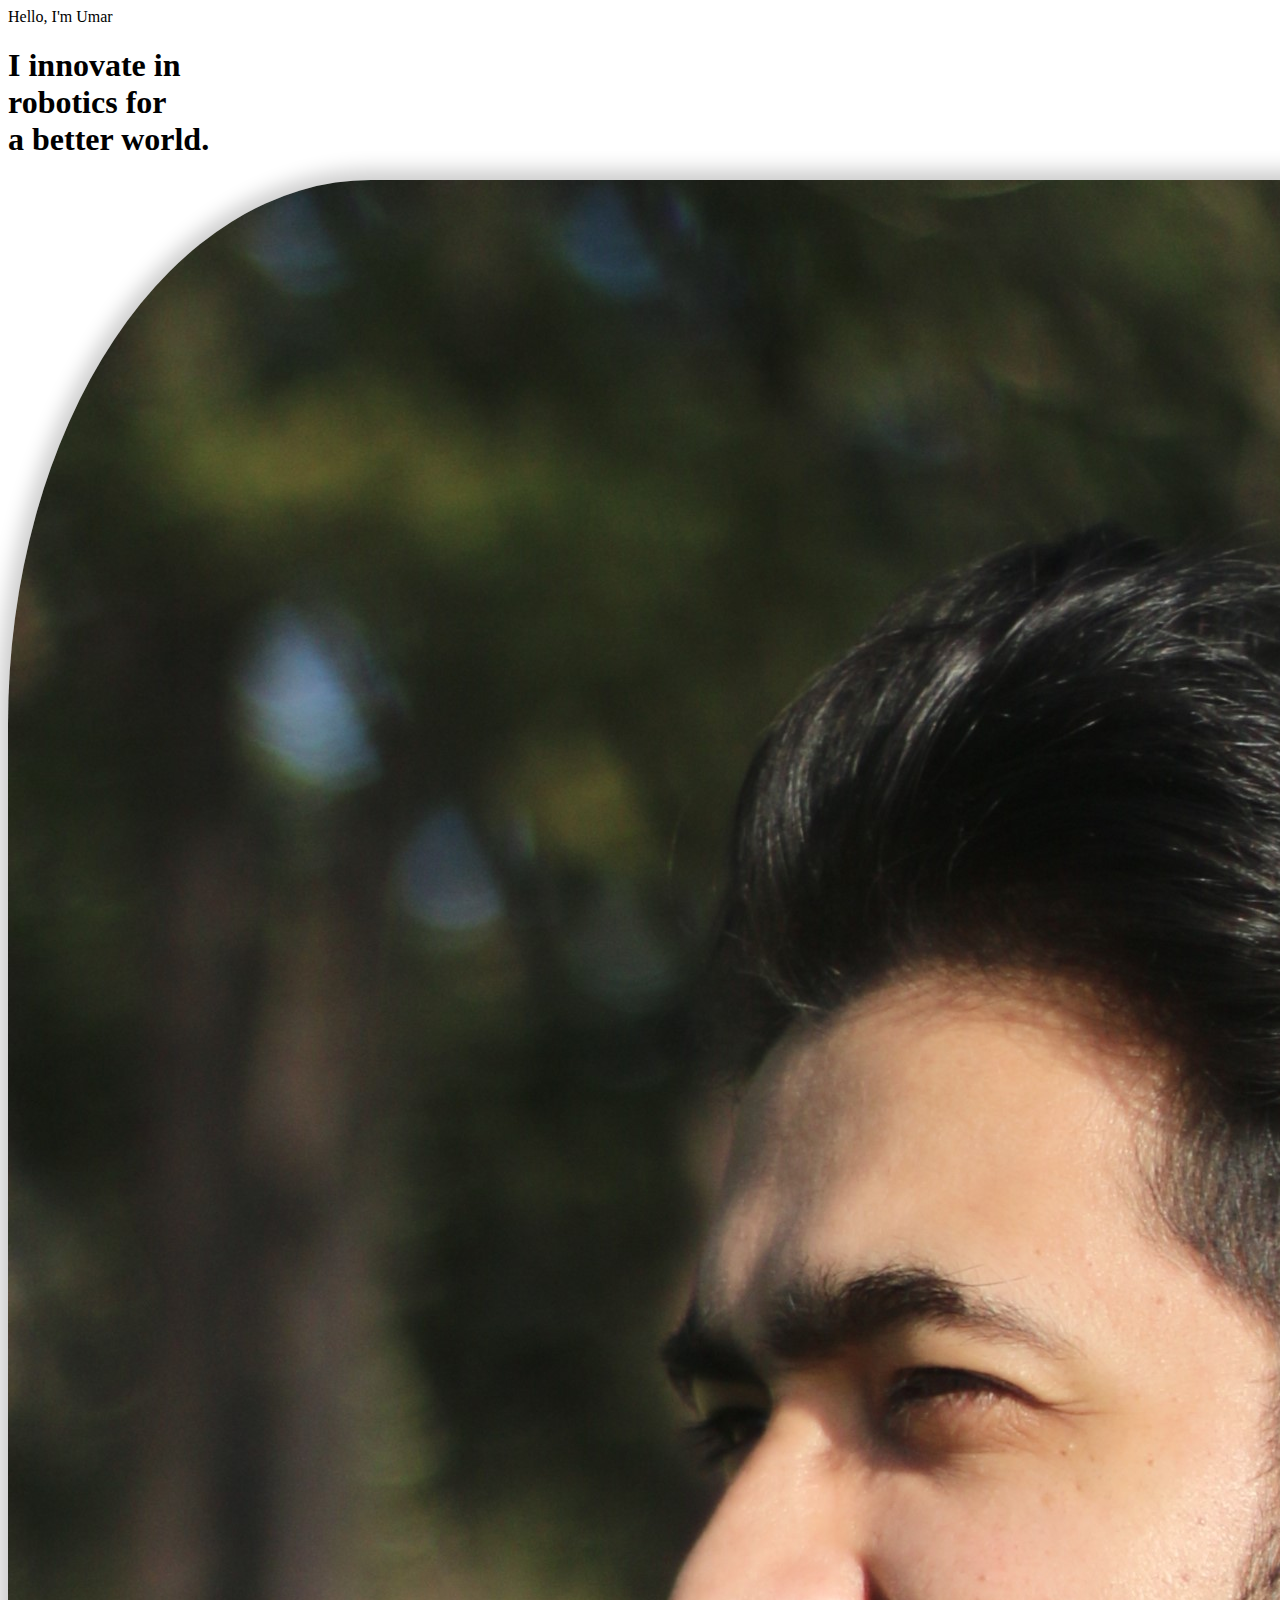
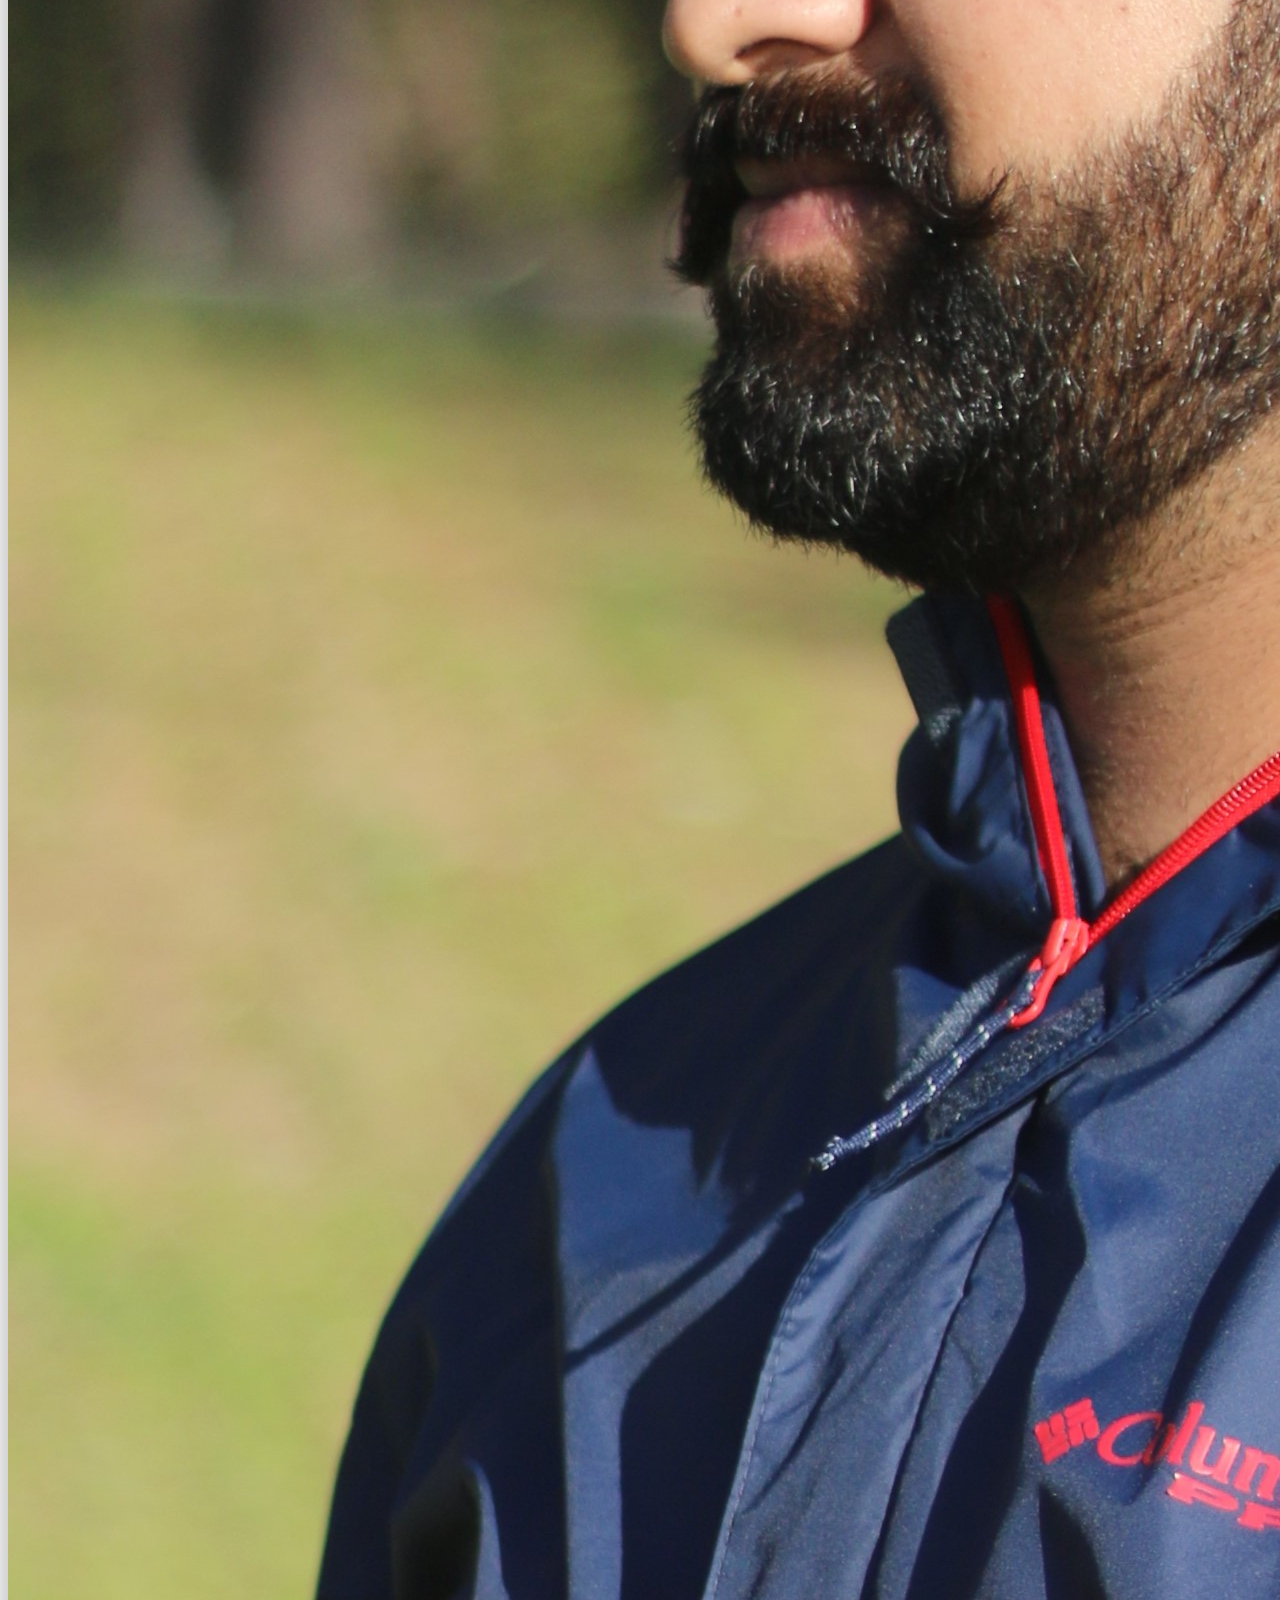
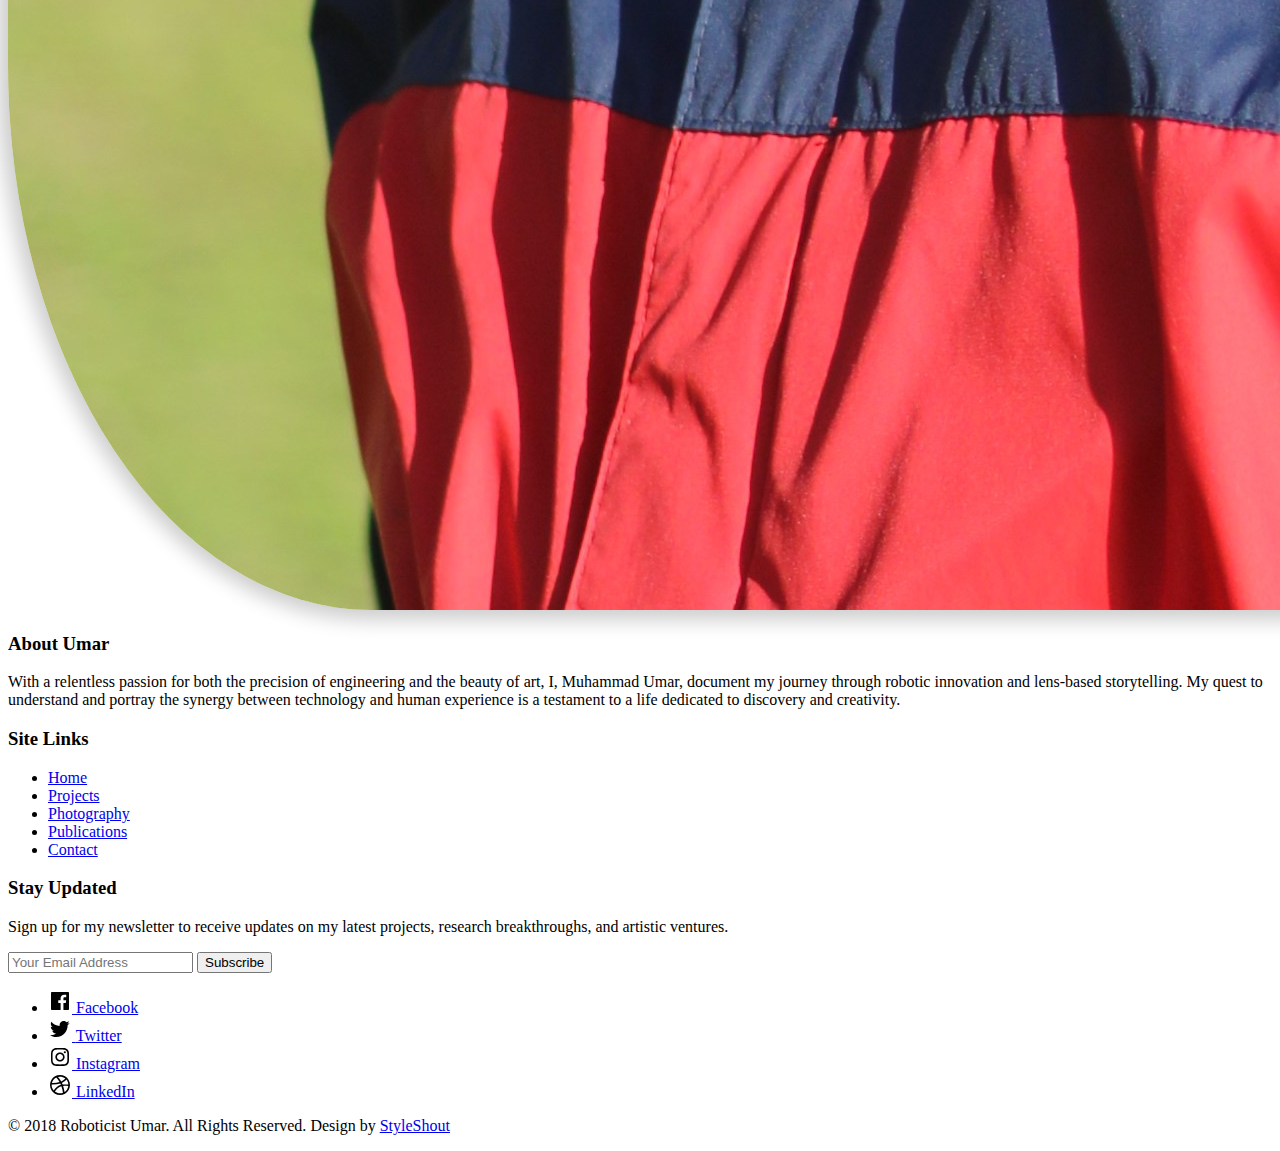
==== commit 847becf2: "js loader" ====
--- a/index.html
+++ b/index.html
@@ -1,80 +1,7 @@
 <!DOCTYPE html>
 <html lang="en" class="no-js">
 
-<head>
-    <!-- basic page needs
-    ================================================== -->
-    <meta charset="utf-8">
-    <meta name="viewport" content="width=device-width, initial-scale=1">
-    <title>Umar Masood</title>
-
-    <!-- CSS ================================================== -->
-    <link rel="stylesheet" href="css/vendor.css">
-    <link rel="stylesheet" href="css/styles.css">
-
-    <!-- favicons
-    ================================================== -->
-    <link rel="apple-touch-icon" sizes="180x180" href="apple-touch-icon.png">
-    <link rel="icon" type="image/png" sizes="512x512" href="U-Logo-512x512.png">
-    <link rel="manifest" href="site.webmanifest">
-</head>
-
-<body id="top">
-    <!-- page wrap
-    ================================================== -->
-    <div id="page" class="s-pagewrap ss-home">
-
-        <!-- # site header 
-        ================================================== -->
-        <header class="s-header">
-            <div class="row s-header__inner width-sixteen-col">
-                <div class="s-header__block">
-                    <div class="s-header__logo">
-                        <a class="logo" href="index.html">
-                            <img class="logo-image" src="images/Masood Studio Logo.png" alt="Homepage">
-                        </a>
-                    </div>
-                    <style>
-                        .logo-image {
-                            width: 750px;
-                            /* Adjust as needed */
-                            height: auto;
-                        }
-                    </style>
-                    <a class="s-header__menu-toggle" href="#0"><span>Menu</span></a>
-                </div>
-                <nav class="s-header__nav">
-                    <ul class="s-header__menu-links">
-                        <li><a href="index.html">About</a></li>
-                        <li><a href="projects.html">Projects</a></li>
-                        <li><a href="photography.html">Photography</a></li>
-                        <li><a href="publications.html">Publications</a></li>
-                        <li><a href="learn.html">Learn</a></li>
-                        <li><a href="contact.html">Contact</a></li>
-                    </ul>
-                    <div class="s-header__contact">
-                        <a href="contact.html" class="btn btn--primary s-header__contact-btn">Let's Connect</a>
-                    </div>
-                </nav>
-            </div>
-        </header>
-
-        <!-- keywords for SEO in the comments -->
-
-        <!-- 
-        Keywords: Umar Masood, Robotics, Innovation, Technology, Projects, Photography, Roboticist, NUST Islamabad, University of Houston, UH, UH Robotics, UH Robotics Lab, UH Robotics Research
-        NMSU, New Mexico State University, NMSU Robotics, NMSU Robotics Lab, NMSU Robotics Research, NMSU Robotics Club, NMSU Robotics Team, NMSU Robotics Projects, NMSU Robotics Competition
-        Robotics, Robotics Projects, Robotics Research, Robotics Innovation, Robotics Technology, Robotics Club, Robotics Team, Robotics Competition, Robotics Lab
-        NUST, NUST Islamabad, NUST Robotics, NUST Robotics Lab, NUST Robotics Research, NUST Robotics Club, NUST Robotics Team, NUST Robotics Projects, NUST Robotics Competition
-        NUST Mechatronics Department, NUST Mechatronics, NUST Mechatronics Lab, NUST Mechatronics Research, NUST Mechatronics Club, NUST Mechatronics Team, NUST Mechatronics Projects, NUST Mechatronics Competition
-        National Univeristy of Sciences and Technology, Islamabad, Pakistan, National Center of Robotics and Automation, NCRA, NUST NCRA, NUST NCRA Robotics, NUST NCRA Robotics Lab, NUST NCRA Robotics Research
-        Robotics and Automation, Robotics and Automation Projects, Robotics and Automation Research, Robotics and Automation Innovation, Robotics and Automation Technology, Robotics and Automation Club, Robotics and Automation Team, Robotics and Automation Competition, Robotics and Automation Lab
-        Robotics and Automation Department, Robotics and Automation Projects, Robotics and Automation Research, Robotics and Automation Innovation, Robotics and Automation Technology, Robotics and Automation Club, Robotics and Automation Team, Robotics and Automation Competition, Robotics and Automation Lab
-
-        Description: Umar Masood's personal website. Innovating in robotics for a better world. Explore projects, photography, publications, and learning resources.
-        Author: Umar Masood, Muhammad Umar Masood, Umar Masood Robotics, Umar Masood Projects, Umar Masood Photography, Umar Masood Publications, Umar Masood Learning, Umar Masood Contact
-        Shutter by Masood, Tech by Masood, Photography by Masood            -->
-        
+<div id="header-placeholder"></div>
 
         <!-- # site main content
         ================================================== -->
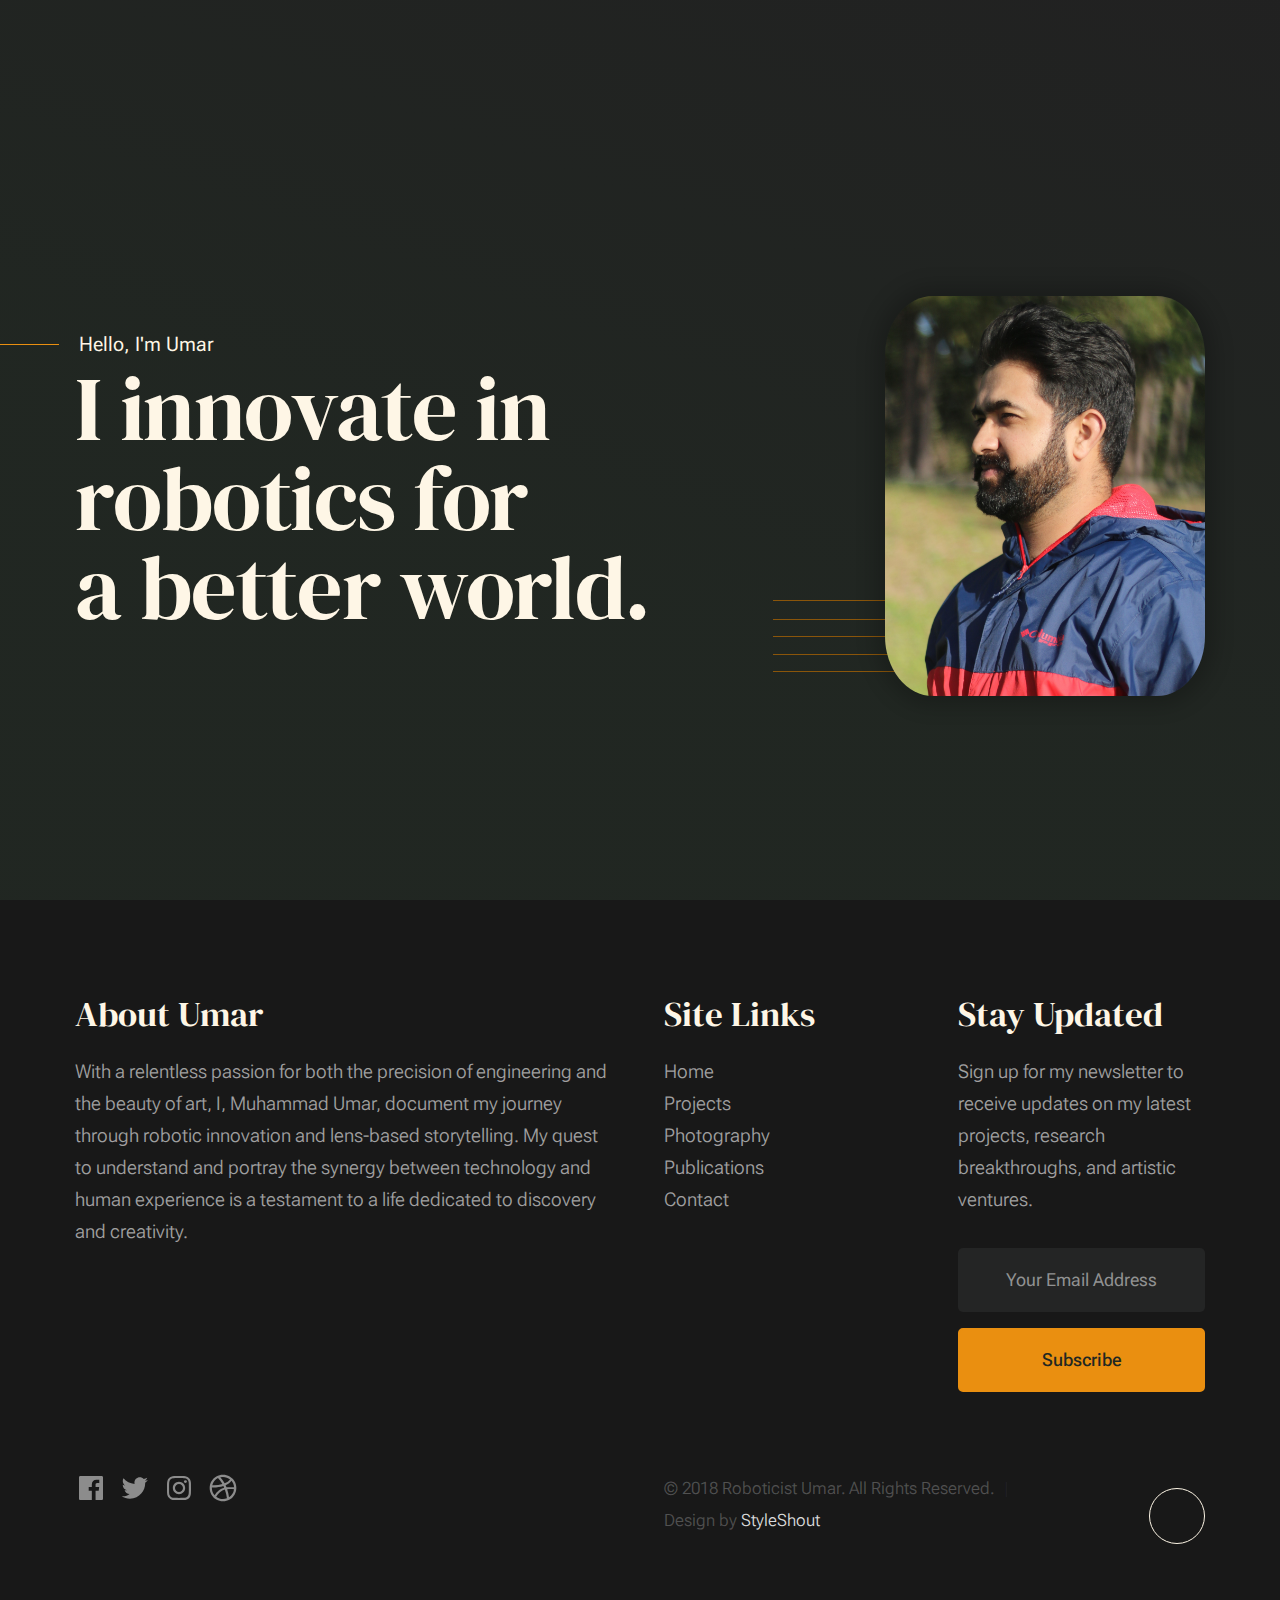
==== commit 61ac49d5: "Add headerloader.js script" ====
--- a/index.html
+++ b/index.html
@@ -156,6 +156,7 @@
         ================================================== -->
             <script src="js/plugins.js"></script>
             <script src="js/main.js"></script>
+            <script src="js/headerloader.js"></script>
 
     </div>
 
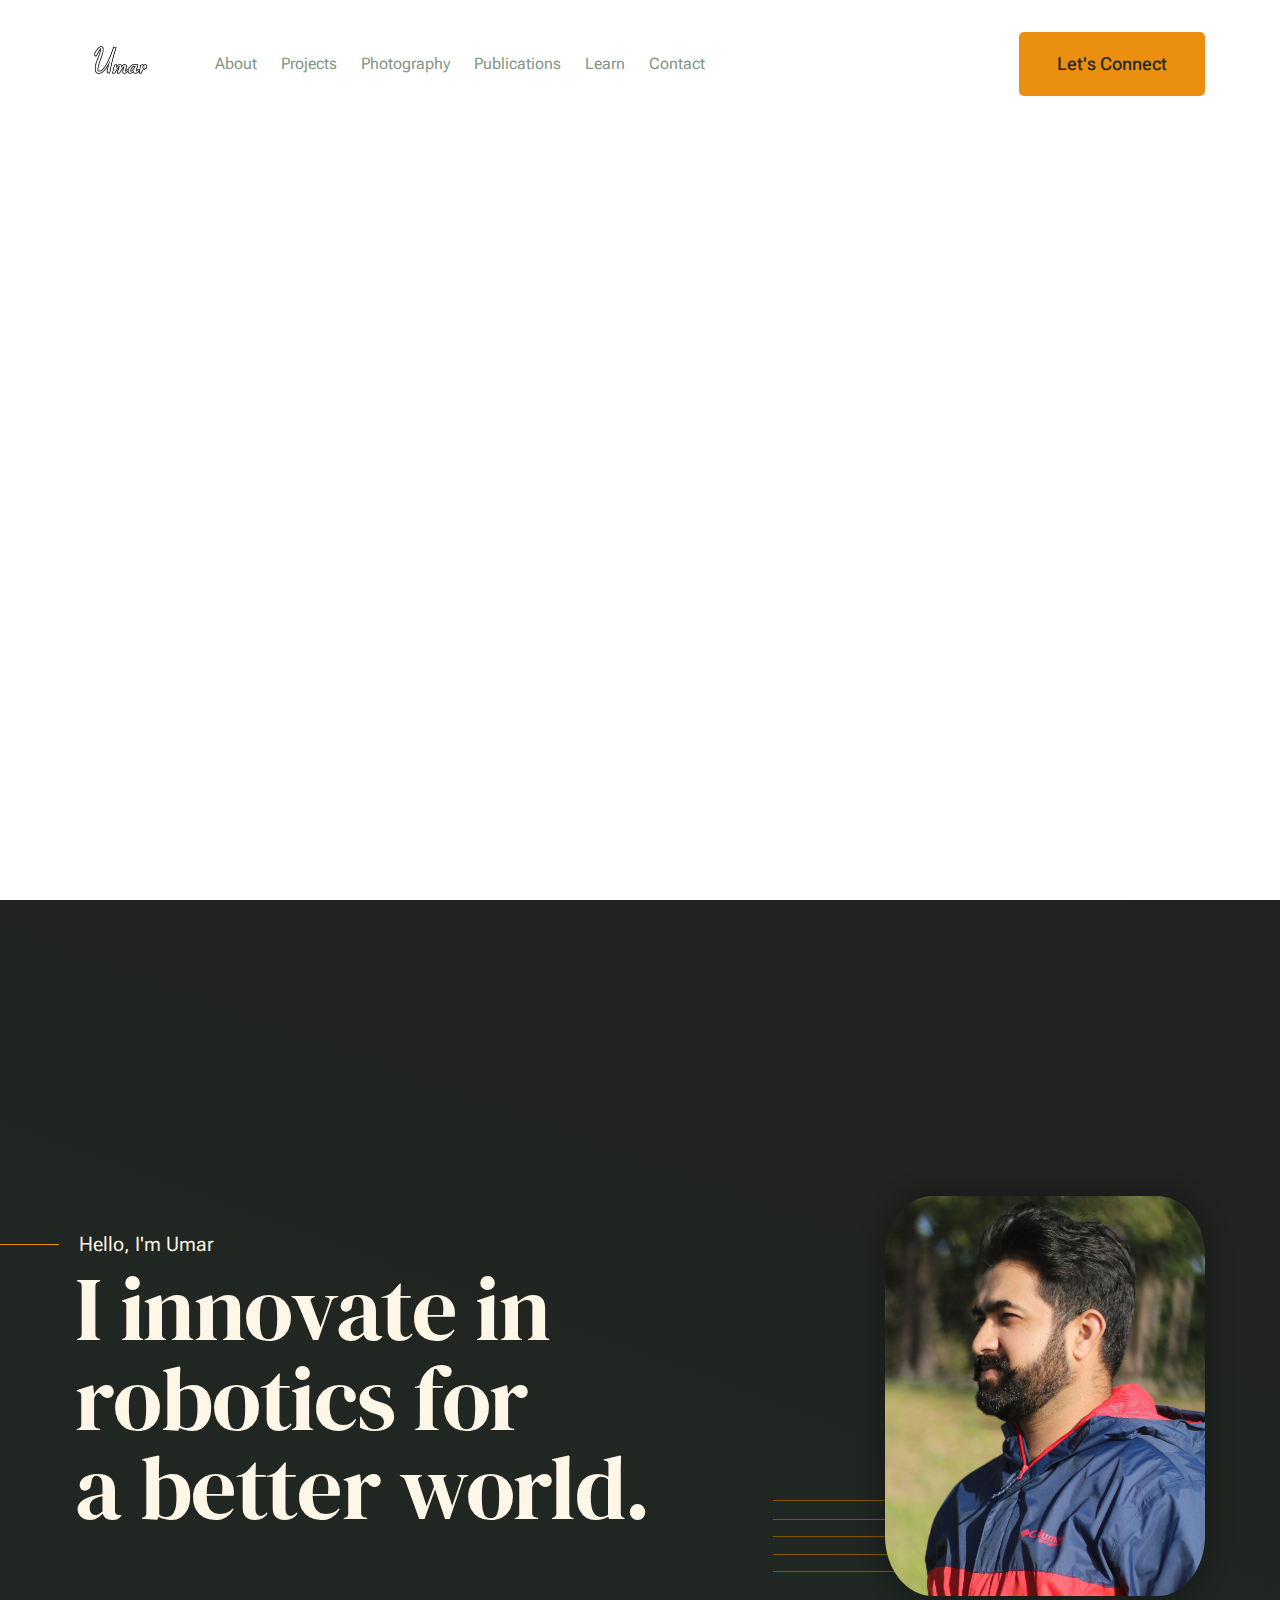
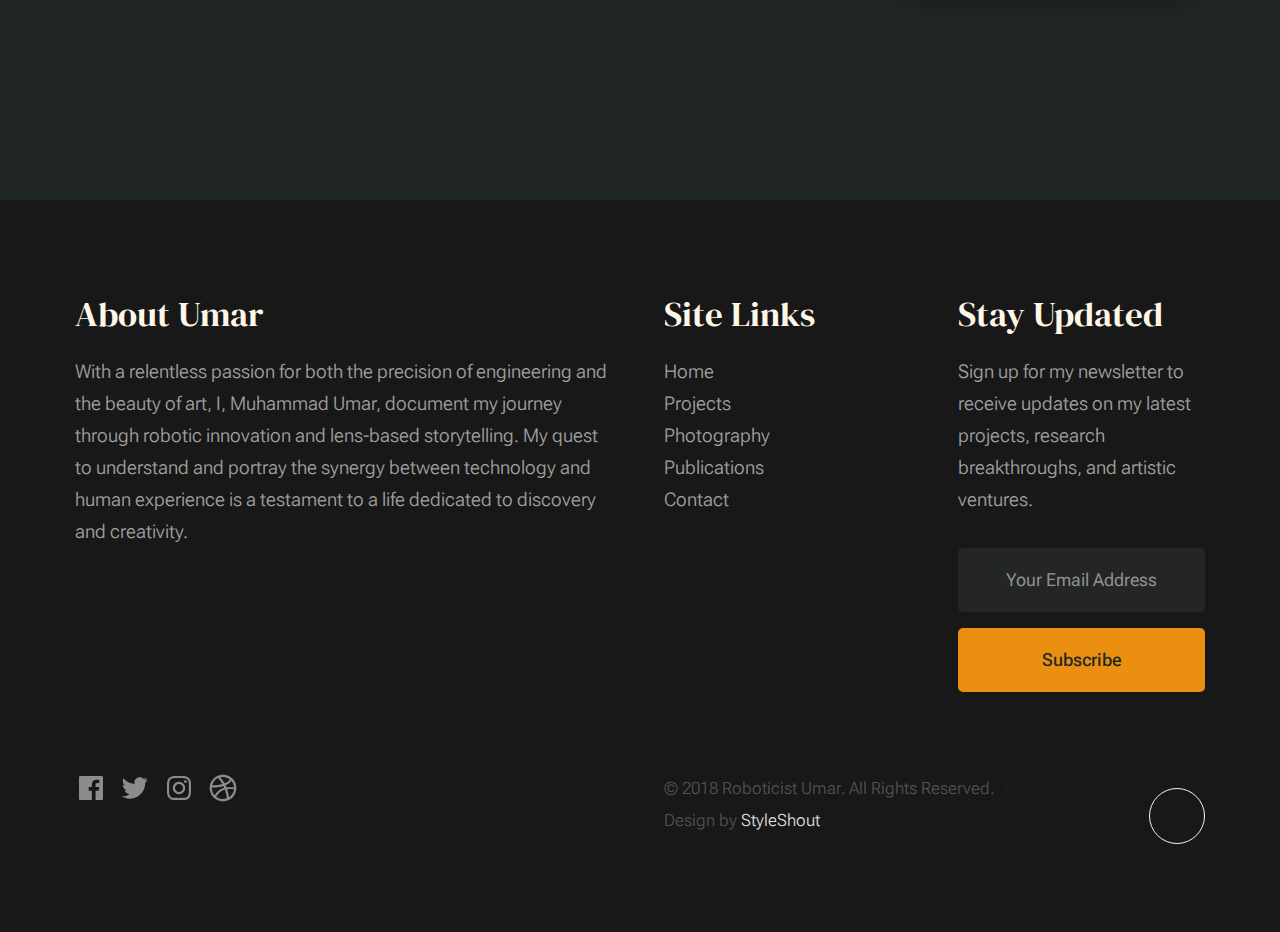
==== commit 4f69c6c8: "Update header logo size and remove unnecessary comments" ====
--- a/index.html
+++ b/index.html
@@ -1,8 +1,86 @@
 <!DOCTYPE html>
 <html lang="en" class="no-js">
 
-<div id="header-placeholder"></div>
-
+<head>
+    <!-- basic page needs
+    ================================================== -->
+    <meta charset="utf-8">
+    <meta name="viewport" content="width=device-width, initial-scale=1">
+    <title>Umar Masood</title>
+
+    <!-- CSS ================================================== -->
+    <link rel="stylesheet" href="css/vendor.css">
+    <link rel="stylesheet" href="css/styles.css">
+
+    <!-- favicons
+    ================================================== -->
+    <link rel="apple-touch-icon" sizes="180x180" href="apple-touch-icon.png">
+    <link rel="icon" type="image/png" sizes="512x512" href="U-Logo-512x512.png">
+    <link rel="manifest" href="site.webmanifest">
+</head>
+
+<body id="top">
+    
+    <!-- page wrap
+    ================================================== -->
+    <div class="s-pagewrap ss-home">
+
+        <!-- # site header 
+        ================================================== -->
+        <header class="s-header">
+            <div class="row s-header__inner width-sixteen-col">
+                <div class="s-header__block">
+                    <div class="s-header__logo">
+                        <a class="logo" href="index.html">
+                            <img class="logo-image" src="images/Masood Studio Logo.png" alt="Homepage">
+                        </a>
+                    </div>
+                    <style>
+                        .logo-image {
+                            width: 750px;
+                            /* Adjust as needed */
+                            height: auto;
+                        }
+                    </style>
+                    <a class="s-header__menu-toggle" href="#0"><span>Menu</span></a>
+                </div>
+                <nav class="s-header__nav">
+                    <ul class="s-header__menu-links">
+                        <li><a href="index.html">About</a></li>
+                        <li><a href="projects.html">Projects</a></li>
+                        <li><a href="photography.html">Photography</a></li>
+                        <li><a href="publications.html">Publications</a></li>
+                        <li><a href="learn.html">Learn</a></li>
+                        <li><a href="contact.html">Contact</a></li>
+                    </ul>
+                    <div class="s-header__contact">
+                        <a href="contact.html" class="btn btn--primary s-header__contact-btn">Let's Connect</a>
+                    </div>
+                </nav>
+            </div>
+        </header>
+
+    </div>
+
+        <!-- keywords for SEO in the comments -->
+
+        <!-- 
+        Keywords: Umar Masood, Robotics, Innovation, Technology, Projects, Photography, Roboticist, NUST Islamabad, University of Houston, UH, UH Robotics, UH Robotics Lab, UH Robotics Research
+        NMSU, New Mexico State University, NMSU Robotics, NMSU Robotics Lab, NMSU Robotics Research, NMSU Robotics Club, NMSU Robotics Team, NMSU Robotics Projects, NMSU Robotics Competition
+        Robotics, Robotics Projects, Robotics Research, Robotics Innovation, Robotics Technology, Robotics Club, Robotics Team, Robotics Competition, Robotics Lab
+        NUST, NUST Islamabad, NUST Robotics, NUST Robotics Lab, NUST Robotics Research, NUST Robotics Club, NUST Robotics Team, NUST Robotics Projects, NUST Robotics Competition
+        NUST Mechatronics Department, NUST Mechatronics, NUST Mechatronics Lab, NUST Mechatronics Research, NUST Mechatronics Club, NUST Mechatronics Team, NUST Mechatronics Projects, NUST Mechatronics Competition
+        National Univeristy of Sciences and Technology, Islamabad, Pakistan, National Center of Robotics and Automation, NCRA, NUST NCRA, NUST NCRA Robotics, NUST NCRA Robotics Lab, NUST NCRA Robotics Research
+        Robotics and Automation, Robotics and Automation Projects, Robotics and Automation Research, Robotics and Automation Innovation, Robotics and Automation Technology, Robotics and Automation Club, Robotics and Automation Team, Robotics and Automation Competition, Robotics and Automation Lab
+        Robotics and Automation Department, Robotics and Automation Projects, Robotics and Automation Research, Robotics and Automation Innovation, Robotics and Automation Technology, Robotics and Automation Club, Robotics and Automation Team, Robotics and Automation Competition, Robotics and Automation Lab
+
+        Description: Umar Masood's personal website. Innovating in robotics for a better world. Explore projects, photography, publications, and learning resources.
+        Author: Umar Masood, Muhammad Umar Masood, Umar Masood Robotics, Umar Masood Projects, Umar Masood Photography, Umar Masood Publications, Umar Masood Learning, Umar Masood Contact
+        Shutter by Masood, Tech by Masood, Photography by Masood            -->
+        
+
+
+    <div id="page">
         <!-- # site main content
         ================================================== -->
         <section id="content" class="s-content">
@@ -156,10 +234,12 @@
         ================================================== -->
             <script src="js/plugins.js"></script>
             <script src="js/main.js"></script>
-            <script src="js/headerloader.js"></script>
+            
 
     </div>
 
+    <script src="js/headerloader.js"></script>
+
 </body>
 
 </html>--- a/css/vendor.css
+++ b/css/vendor.css
@@ -0,0 +1,776 @@
+/* ===================================================================
+ * Monica Third-party Stylesheets
+ * Template Ver. 1.0.0
+ * 12-13-2022
+ * -------------------------------------------------------------------
+ *
+ * TOC:
+ * # PrismJS
+ * # Swiper
+ *
+ * ------------------------------------------------------------------- */
+
+
+/* ===================================================================
+ * # PrismJS 1.20.0
+ *   https://prismjs.com/download.html#themes=prism-okaidia&languages=markup+css+clike+javascript+markup-templating+php 
+ *   
+ *   okaidia theme for JavaScript, CSS and HTML
+ *   Loosely based on Monokai textmate theme by http://www.monokai.nl/
+ *   @author ocodia
+ * ------------------------------------------------------------------- */
+code[class*=language-],
+pre[class*=language-] {
+  color          : #f8f8f2;
+  background     : none;
+  text-shadow    : 0 1px rgba(0, 0, 0, 0.3);
+  font-family    : var(--font-mono);
+  font-size      : calc(var(--text-size) * 0.9444);
+  text-align     : left;
+  white-space    : pre;
+  word-spacing   : normal;
+  word-break     : normal;
+  word-wrap      : normal;
+  line-height    : var(--vspace-1);
+  -moz-tab-size  : 4;
+  -o-tab-size    : 4;
+  tab-size       : 4;
+  -webkit-hyphens: none;
+  -ms-hyphens    : none;
+  hyphens        : none;
+}
+
+/* Code blocks */
+pre[class*=language-] {
+  padding : var(--vspace-0_5) 0 var(--vspace-1);
+  margin  : var(--vspace-1) 0;
+  overflow: auto;
+}
+
+:not(pre)>code[class*=language-],
+pre[class*=language-] {
+  background: #272822;
+}
+
+/* Inline code */
+:not(pre)>code[class*=language-] {
+  padding    : 0.1em;
+  white-space: normal;
+}
+
+.token.comment,
+.token.prolog,
+.token.doctype,
+.token.cdata {
+  color: slategray;
+}
+
+.token.punctuation {
+  color: #f8f8f2;
+}
+
+.token.namespace {
+  opacity: 0.7;
+}
+
+.token.property,
+.token.tag,
+.token.constant,
+.token.symbol,
+.token.deleted {
+  color: #f92672;
+}
+
+.token.boolean,
+.token.number {
+  color: #ae81ff;
+}
+
+.token.selector,
+.token.attr-name,
+.token.string,
+.token.char,
+.token.builtin,
+.token.inserted {
+  color: #a6e22e;
+}
+
+.token.operator,
+.token.entity,
+.token.url,
+.language-css .token.string,
+.style .token.string,
+.token.variable {
+  color: #f8f8f2;
+}
+
+.token.atrule,
+.token.attr-value,
+.token.function,
+.token.class-name {
+  color: #e6db74;
+}
+
+.token.keyword {
+  color: #66d9ef;
+}
+
+.token.regex,
+.token.important {
+  color: #fd971f;
+}
+
+.token.important,
+.token.bold {
+  font-weight: bold;
+}
+
+.token.italic {
+  font-style: italic;
+}
+
+.token.entity {
+  cursor: help;
+}
+
+
+
+/* ===================================================================
+ * # Swiper 6.4.5
+ *   Most modern mobile touch slider and framework with hardware accelerated transitions
+ *   https://swiperjs.com
+ *
+ *   Copyright 2014-2020 Vladimir Kharlampidi
+ *
+ *   Released under the MIT License
+ *
+ *   Released on: December 18, 2020
+ * ------------------------------------------------------------------- */
+@font-face {
+  font-family: "swiper-icons";
+  src        : url("data:application/font-woff;charset=utf-8;base64, [base64]//wADZ2x5ZgAAAywAAADMAAAD2MHtryVoZWFkAAABbAAAADAAAAA2E2+eoWhoZWEAAAGcAAAAHwAAACQC9gDzaG10eAAAAigAAAAZAAAArgJkABFsb2NhAAAC0AAAAFoAAABaFQAUGG1heHAAAAG8AAAAHwAAACAAcABAbmFtZQAAA/gAAAE5AAACXvFdBwlwb3N0AAAFNAAAAGIAAACE5s74hXjaY2BkYGAAYpf5Hu/j+W2+MnAzMYDAzaX6QjD6/4//Bxj5GA8AuRwMYGkAPywL13jaY2BkYGA88P8Agx4j+/8fQDYfA1AEBWgDAIB2BOoAeNpjYGRgYNBh4GdgYgABEMnIABJzYNADCQAACWgAsQB42mNgYfzCOIGBlYGB0YcxjYGBwR1Kf2WQZGhhYGBiYGVmgAFGBiQQkOaawtDAoMBQxXjg/wEGPcYDDA4wNUA2CCgwsAAAO4EL6gAAeNpj2M0gyAACqxgGNWBkZ2D4/wMA+xkDdgAAAHjaY2BgYGaAYBkGRgYQiAHyGMF8FgYHIM3DwMHABGQrMOgyWDLEM1T9/w8UBfEMgLzE////P/5//f/V/xv+r4eaAAeMbAxwIUYmIMHEgKYAYjUcsDAwsLKxc3BycfPw8jEQA/[base64]/uznmfPFBNODM2K7MTQ45YEAZqGP81AmGGcF3iPqOop0r1SPTaTbVkfUe4HXj97wYE+yNwWYxwWu4v1ugWHgo3S1XdZEVqWM7ET0cfnLGxWfkgR42o2PvWrDMBSFj/IHLaF0zKjRgdiVMwScNRAoWUoH78Y2icB/yIY09An6AH2Bdu/UB+yxopYshQiEvnvu0dURgDt8QeC8PDw7Fpji3fEA4z/PEJ6YOB5hKh4dj3EvXhxPqH/SKUY3rJ7srZ4FZnh1PMAtPhwP6fl2PMJMPDgeQ4rY8YT6Gzao0eAEA409DuggmTnFnOcSCiEiLMgxCiTI6Cq5DZUd3Qmp10vO0LaLTd2cjN4fOumlc7lUYbSQcZFkutRG7g6JKZKy0RmdLY680CDnEJ+UMkpFFe1RN7nxdVpXrC4aTtnaurOnYercZg2YVmLN/d/gczfEimrE/fs/bOuq29Zmn8tloORaXgZgGa78yO9/cnXm2BpaGvq25Dv9S4E9+5SIc9PqupJKhYFSSl47+Qcr1mYNAAAAeNptw0cKwkAAAMDZJA8Q7OUJvkLsPfZ6zFVERPy8qHh2YER+3i/BP83vIBLLySsoKimrqKqpa2hp6+jq6RsYGhmbmJqZSy0sraxtbO3sHRydnEMU4uR6yx7JJXveP7WrDycAAAAAAAH//wACeNpjYGRgYOABYhkgZgJCZgZNBkYGLQZtIJsFLMYAAAw3ALgAeNolizEKgDAQBCchRbC2sFER0YD6qVQiBCv/H9ezGI6Z5XBAw8CBK/m5iQQVauVbXLnOrMZv2oLdKFa8Pjuru2hJzGabmOSLzNMzvutpB3N42mNgZGBg4GKQYzBhYMxJLMlj4GBgAYow/P/PAJJhLM6sSoWKfWCAAwDAjgbRAAB42mNgYGBkAIIbCZo5IPrmUn0hGA0AO8EFTQAA") format("woff");
+  font-weight: 400;
+  font-style : normal;
+}
+
+:root {
+  --swiper-theme-color: #007aff;
+}
+
+.swiper-container {
+  margin-left : auto;
+  margin-right: auto;
+  position    : relative;
+  overflow    : hidden;
+  list-style  : none;
+  padding     : 0;
+  /* Fix of Webkit flickering */
+  z-index     : 1;
+}
+
+.swiper-container-vertical>.swiper-wrapper {
+  flex-direction: column;
+}
+
+.swiper-wrapper {
+  position           : relative;
+  width              : 100%;
+  height             : 100%;
+  z-index            : 1;
+  display            : flex;
+  transition-property: transform;
+  box-sizing         : content-box;
+}
+
+.swiper-container-android .swiper-slide,
+.swiper-wrapper {
+  transform: translate3d(0px, 0, 0);
+}
+
+.swiper-container-multirow>.swiper-wrapper {
+  flex-wrap: wrap;
+}
+
+.swiper-container-multirow-column>.swiper-wrapper {
+  flex-wrap     : wrap;
+  flex-direction: column;
+}
+
+.swiper-container-free-mode>.swiper-wrapper {
+  transition-timing-function: ease-out;
+  margin                    : 0 auto;
+}
+
+.swiper-slide {
+  flex-shrink        : 0;
+  width              : 100%;
+  height             : 100%;
+  position           : relative;
+  transition-property: transform;
+}
+
+.swiper-slide-invisible-blank {
+  visibility: hidden;
+}
+
+/* Auto Height */
+.swiper-container-autoheight,
+.swiper-container-autoheight .swiper-slide {
+  height: auto;
+}
+
+.swiper-container-autoheight .swiper-wrapper {
+  align-items        : flex-start;
+  transition-property: transform, height;
+}
+
+/* 3D Effects */
+.swiper-container-3d {
+  perspective: 1200px;
+}
+
+.swiper-container-3d .swiper-wrapper,
+.swiper-container-3d .swiper-slide,
+.swiper-container-3d .swiper-slide-shadow-left,
+.swiper-container-3d .swiper-slide-shadow-right,
+.swiper-container-3d .swiper-slide-shadow-top,
+.swiper-container-3d .swiper-slide-shadow-bottom,
+.swiper-container-3d .swiper-cube-shadow {
+  transform-style: preserve-3d;
+}
+
+.swiper-container-3d .swiper-slide-shadow-left,
+.swiper-container-3d .swiper-slide-shadow-right,
+.swiper-container-3d .swiper-slide-shadow-top,
+.swiper-container-3d .swiper-slide-shadow-bottom {
+  position      : absolute;
+  left          : 0;
+  top           : 0;
+  width         : 100%;
+  height        : 100%;
+  pointer-events: none;
+  z-index       : 10;
+}
+
+.swiper-container-3d .swiper-slide-shadow-left {
+  background-image: linear-gradient(to left, rgba(0, 0, 0, 0.5), rgba(0, 0, 0, 0));
+}
+
+.swiper-container-3d .swiper-slide-shadow-right {
+  background-image: linear-gradient(to right, rgba(0, 0, 0, 0.5), rgba(0, 0, 0, 0));
+}
+
+.swiper-container-3d .swiper-slide-shadow-top {
+  background-image: linear-gradient(to top, rgba(0, 0, 0, 0.5), rgba(0, 0, 0, 0));
+}
+
+.swiper-container-3d .swiper-slide-shadow-bottom {
+  background-image: linear-gradient(to bottom, rgba(0, 0, 0, 0.5), rgba(0, 0, 0, 0));
+}
+
+/* CSS Mode */
+.swiper-container-css-mode>.swiper-wrapper {
+  overflow          : auto;
+  scrollbar-width   : none;
+  /* For Firefox */
+  -ms-overflow-style: none;
+  /* For Internet Explorer and Edge */
+}
+
+.swiper-container-css-mode>.swiper-wrapper::-webkit-scrollbar {
+  display: none;
+}
+
+.swiper-container-css-mode>.swiper-wrapper>.swiper-slide {
+  scroll-snap-align: start start;
+}
+
+.swiper-container-horizontal.swiper-container-css-mode>.swiper-wrapper {
+  -ms-scroll-snap-type: x mandatory;
+  scroll-snap-type    : x mandatory;
+}
+
+.swiper-container-vertical.swiper-container-css-mode>.swiper-wrapper {
+  -ms-scroll-snap-type: y mandatory;
+  scroll-snap-type    : y mandatory;
+}
+
+:root {
+  --swiper-navigation-size   : 44px;
+  /*
+    --swiper-navigation-color: var(--swiper-theme-color);
+    */
+}
+
+.swiper-button-prev,
+.swiper-button-next {
+  position       : absolute;
+  top            : 50%;
+  width          : calc(var(--swiper-navigation-size) / 44 * 27);
+  height         : var(--swiper-navigation-size);
+  margin-top     : calc(-1 * var(--swiper-navigation-size) / 2);
+  z-index        : 10;
+  cursor         : pointer;
+  display        : flex;
+  align-items    : center;
+  justify-content: center;
+  color          : var(--swiper-navigation-color, var(--swiper-theme-color));
+}
+
+.swiper-button-prev.swiper-button-disabled,
+.swiper-button-next.swiper-button-disabled {
+  opacity       : 0.35;
+  cursor        : auto;
+  pointer-events: none;
+}
+
+.swiper-button-prev:after,
+.swiper-button-next:after {
+  font-family   : swiper-icons;
+  font-size     : var(--swiper-navigation-size);
+  text-transform: none !important;
+  letter-spacing: 0;
+  text-transform: none;
+  font-variant  : initial;
+  line-height   : 1;
+}
+
+.swiper-button-prev,
+.swiper-container-rtl .swiper-button-next {
+  left : 10px;
+  right: auto;
+}
+
+.swiper-button-prev:after,
+.swiper-container-rtl .swiper-button-next:after {
+  content: "prev";
+}
+
+.swiper-button-next,
+.swiper-container-rtl .swiper-button-prev {
+  right: 10px;
+  left : auto;
+}
+
+.swiper-button-next:after,
+.swiper-container-rtl .swiper-button-prev:after {
+  content: "next";
+}
+
+.swiper-button-prev.swiper-button-white,
+.swiper-button-next.swiper-button-white {
+  --swiper-navigation-color: #ffffff;
+}
+
+.swiper-button-prev.swiper-button-black,
+.swiper-button-next.swiper-button-black {
+  --swiper-navigation-color: #000000;
+}
+
+.swiper-button-lock {
+  display: none;
+}
+
+:root {
+  /*
+    --swiper-pagination-color: var(--swiper-theme-color);
+    */
+}
+
+.swiper-pagination {
+  position  : absolute;
+  text-align: center;
+  transition: 300ms opacity;
+  transform : translate3d(0, 0, 0);
+  z-index   : 10;
+}
+
+.swiper-pagination.swiper-pagination-hidden {
+  opacity: 0;
+}
+
+/* Common Styles */
+.swiper-pagination-fraction,
+.swiper-pagination-custom,
+.swiper-container-horizontal>.swiper-pagination-bullets {
+  bottom: 10px;
+  left  : 0;
+  width : 100%;
+}
+
+/* Bullets */
+.swiper-pagination-bullets-dynamic {
+  overflow : hidden;
+  font-size: 0;
+}
+
+.swiper-pagination-bullets-dynamic .swiper-pagination-bullet {
+  transform: scale(0.33);
+  position : relative;
+}
+
+.swiper-pagination-bullets-dynamic .swiper-pagination-bullet-active {
+  transform: scale(1);
+}
+
+.swiper-pagination-bullets-dynamic .swiper-pagination-bullet-active-main {
+  transform: scale(1);
+}
+
+.swiper-pagination-bullets-dynamic .swiper-pagination-bullet-active-prev {
+  transform: scale(0.66);
+}
+
+.swiper-pagination-bullets-dynamic .swiper-pagination-bullet-active-prev-prev {
+  transform: scale(0.33);
+}
+
+.swiper-pagination-bullets-dynamic .swiper-pagination-bullet-active-next {
+  transform: scale(0.66);
+}
+
+.swiper-pagination-bullets-dynamic .swiper-pagination-bullet-active-next-next {
+  transform: scale(0.33);
+}
+
+.swiper-pagination-bullet {
+  width        : 8px;
+  height       : 8px;
+  display      : inline-block;
+  border-radius: 100%;
+  background   : #000;
+  opacity      : 0.2;
+}
+
+button.swiper-pagination-bullet {
+  border            : none;
+  margin            : 0;
+  padding           : 0;
+  box-shadow        : none;
+  -webkit-appearance: none;
+  -moz-appearance   : none;
+  appearance        : none;
+}
+
+.swiper-pagination-clickable .swiper-pagination-bullet {
+  cursor: pointer;
+}
+
+.swiper-pagination-bullet-active {
+  opacity   : 1;
+  background: var(--swiper-pagination-color, var(--swiper-theme-color));
+}
+
+.swiper-container-vertical>.swiper-pagination-bullets {
+  right    : 10px;
+  top      : 50%;
+  transform: translate3d(0px, -50%, 0);
+}
+
+.swiper-container-vertical>.swiper-pagination-bullets .swiper-pagination-bullet {
+  margin : 6px 0;
+  display: block;
+}
+
+.swiper-container-vertical>.swiper-pagination-bullets.swiper-pagination-bullets-dynamic {
+  top      : 50%;
+  transform: translateY(-50%);
+  width    : 8px;
+}
+
+.swiper-container-vertical>.swiper-pagination-bullets.swiper-pagination-bullets-dynamic .swiper-pagination-bullet {
+  display   : inline-block;
+  transition: 200ms transform, 200ms top;
+}
+
+.swiper-container-horizontal>.swiper-pagination-bullets .swiper-pagination-bullet {
+  margin: 0 4px;
+}
+
+.swiper-container-horizontal>.swiper-pagination-bullets.swiper-pagination-bullets-dynamic {
+  left       : 50%;
+  transform  : translateX(-50%);
+  white-space: nowrap;
+}
+
+.swiper-container-horizontal>.swiper-pagination-bullets.swiper-pagination-bullets-dynamic .swiper-pagination-bullet {
+  transition: 200ms transform, 200ms left;
+}
+
+.swiper-container-horizontal.swiper-container-rtl>.swiper-pagination-bullets-dynamic .swiper-pagination-bullet {
+  transition: 200ms transform, 200ms right;
+}
+
+/* Progress */
+.swiper-pagination-progressbar {
+  background: rgba(0, 0, 0, 0.25);
+  position  : absolute;
+}
+
+.swiper-pagination-progressbar .swiper-pagination-progressbar-fill {
+  background      : var(--swiper-pagination-color, var(--swiper-theme-color));
+  position        : absolute;
+  left            : 0;
+  top             : 0;
+  width           : 100%;
+  height          : 100%;
+  transform       : scale(0);
+  transform-origin: left top;
+}
+
+.swiper-container-rtl .swiper-pagination-progressbar .swiper-pagination-progressbar-fill {
+  transform-origin: right top;
+}
+
+.swiper-container-horizontal>.swiper-pagination-progressbar,
+.swiper-container-vertical>.swiper-pagination-progressbar.swiper-pagination-progressbar-opposite {
+  width : 100%;
+  height: 4px;
+  left  : 0;
+  top   : 0;
+}
+
+.swiper-container-vertical>.swiper-pagination-progressbar,
+.swiper-container-horizontal>.swiper-pagination-progressbar.swiper-pagination-progressbar-opposite {
+  width : 4px;
+  height: 100%;
+  left  : 0;
+  top   : 0;
+}
+
+.swiper-pagination-white {
+  --swiper-pagination-color: #ffffff;
+}
+
+.swiper-pagination-black {
+  --swiper-pagination-color: #000000;
+}
+
+.swiper-pagination-lock {
+  display: none;
+}
+
+/* Scrollbar */
+.swiper-scrollbar {
+  border-radius   : 10px;
+  position        : relative;
+  -ms-touch-action: none;
+  background      : rgba(0, 0, 0, 0.1);
+}
+
+.swiper-container-horizontal>.swiper-scrollbar {
+  position: absolute;
+  left    : 1%;
+  bottom  : 3px;
+  z-index : 50;
+  height  : 5px;
+  width   : 98%;
+}
+
+.swiper-container-vertical>.swiper-scrollbar {
+  position: absolute;
+  right   : 3px;
+  top     : 1%;
+  z-index : 50;
+  width   : 5px;
+  height  : 98%;
+}
+
+.swiper-scrollbar-drag {
+  height       : 100%;
+  width        : 100%;
+  position     : relative;
+  background   : rgba(0, 0, 0, 0.5);
+  border-radius: 10px;
+  left         : 0;
+  top          : 0;
+}
+
+.swiper-scrollbar-cursor-drag {
+  cursor: move;
+}
+
+.swiper-scrollbar-lock {
+  display: none;
+}
+
+.swiper-zoom-container {
+  width          : 100%;
+  height         : 100%;
+  display        : flex;
+  justify-content: center;
+  align-items    : center;
+  text-align     : center;
+}
+
+.swiper-zoom-container>img,
+.swiper-zoom-container>svg,
+.swiper-zoom-container>canvas {
+  max-width    : 100%;
+  max-height   : 100%;
+  -o-object-fit: contain;
+  object-fit   : contain;
+}
+
+.swiper-slide-zoomed {
+  cursor: move;
+}
+
+/* Preloader */
+:root {
+  /*
+    --swiper-preloader-color: var(--swiper-theme-color);
+    */
+}
+
+.swiper-lazy-preloader {
+  width            : 42px;
+  height           : 42px;
+  position         : absolute;
+  left             : 50%;
+  top              : 50%;
+  margin-left      : -21px;
+  margin-top       : -21px;
+  z-index          : 10;
+  transform-origin : 50%;
+  -webkit-animation: swiper-preloader-spin 1s infinite linear;
+  animation        : swiper-preloader-spin 1s infinite linear;
+  box-sizing       : border-box;
+  border           : 4px solid var(--swiper-preloader-color, var(--swiper-theme-color));
+  border-radius    : 50%;
+  border-top-color : transparent;
+}
+
+.swiper-lazy-preloader-white {
+  --swiper-preloader-color: #fff;
+}
+
+.swiper-lazy-preloader-black {
+  --swiper-preloader-color: #000;
+}
+
+@-webkit-keyframes swiper-preloader-spin {
+  100% {
+    transform: rotate(360deg);
+  }
+}
+
+@keyframes swiper-preloader-spin {
+  100% {
+    transform: rotate(360deg);
+  }
+}
+
+/* a11y */
+.swiper-container .swiper-notification {
+  position      : absolute;
+  left          : 0;
+  top           : 0;
+  pointer-events: none;
+  opacity       : 0;
+  z-index       : -1000;
+}
+
+.swiper-container-fade.swiper-container-free-mode .swiper-slide {
+  transition-timing-function: ease-out;
+}
+
+.swiper-container-fade .swiper-slide {
+  pointer-events     : none;
+  transition-property: opacity;
+}
+
+.swiper-container-fade .swiper-slide .swiper-slide {
+  pointer-events: none;
+}
+
+.swiper-container-fade .swiper-slide-active,
+.swiper-container-fade .swiper-slide-active .swiper-slide-active {
+  pointer-events: auto;
+}
+
+.swiper-container-cube {
+  overflow: visible;
+}
+
+.swiper-container-cube .swiper-slide {
+  pointer-events             : none;
+  -webkit-backface-visibility: hidden;
+  backface-visibility        : hidden;
+  z-index                    : 1;
+  visibility                 : hidden;
+  transform-origin           : 0 0;
+  width                      : 100%;
+  height                     : 100%;
+}
+
+.swiper-container-cube .swiper-slide .swiper-slide {
+  pointer-events: none;
+}
+
+.swiper-container-cube.swiper-container-rtl .swiper-slide {
+  transform-origin: 100% 0;
+}
+
+.swiper-container-cube .swiper-slide-active,
+.swiper-container-cube .swiper-slide-active .swiper-slide-active {
+  pointer-events: auto;
+}
+
+.swiper-container-cube .swiper-slide-active,
+.swiper-container-cube .swiper-slide-next,
+.swiper-container-cube .swiper-slide-prev,
+.swiper-container-cube .swiper-slide-next+.swiper-slide {
+  pointer-events: auto;
+  visibility    : visible;
+}
+
+.swiper-container-cube .swiper-slide-shadow-top,
+.swiper-container-cube .swiper-slide-shadow-bottom,
+.swiper-container-cube .swiper-slide-shadow-left,
+.swiper-container-cube .swiper-slide-shadow-right {
+  z-index                    : 0;
+  -webkit-backface-visibility: hidden;
+  backface-visibility        : hidden;
+}
+
+.swiper-container-cube .swiper-cube-shadow {
+  position  : absolute;
+  left      : 0;
+  bottom    : 0px;
+  width     : 100%;
+  height    : 100%;
+  background: #000;
+  opacity   : 0.6;
+  filter    : blur(50px);
+  z-index   : 0;
+}
+
+.swiper-container-flip {
+  overflow: visible;
+}
+
+.swiper-container-flip .swiper-slide {
+  pointer-events             : none;
+  -webkit-backface-visibility: hidden;
+  backface-visibility        : hidden;
+  z-index                    : 1;
+}
+
+.swiper-container-flip .swiper-slide .swiper-slide {
+  pointer-events: none;
+}
+
+.swiper-container-flip .swiper-slide-active,
+.swiper-container-flip .swiper-slide-active .swiper-slide-active {
+  pointer-events: auto;
+}
+
+.swiper-container-flip .swiper-slide-shadow-top,
+.swiper-container-flip .swiper-slide-shadow-bottom,
+.swiper-container-flip .swiper-slide-shadow-left,
+.swiper-container-flip .swiper-slide-shadow-right {
+  z-index                    : 0;
+  -webkit-backface-visibility: hidden;
+  backface-visibility        : hidden;
+}--- a/css/styles.css
+++ b/css/styles.css
@@ -0,0 +1,4851 @@
+@charset "UTF-8";
+/* =================================================================== 
+ * Monica Main Stylesheet
+ * Template Ver. 1.0.0
+ * 12-13-2022
+ * ------------------------------------------------------------------
+ *
+ * TOC:
+ * # SETTINGS
+ *		## fonts
+ *    	## colors
+ *	  	## spacing and typescale
+ *		## grid variables
+ * # CSS RESET
+ * # GRID
+ *		## extra large devices
+ *		## large devices
+ *		## medium devices 
+ *		## tablet devices
+ *		## mobile devices
+ *		## small mobile devices
+ *		## additional column stackpoints 
+ * # BASE SETUP
+ * # UTILITY CLASSES
+ * # TYPOGRAPHY 
+ *		## additional typography & helper classes
+ *		## lists
+ *		## media 
+ *		## spacing
+ * # PRELOADER
+ *		## page loaded
+ * # FORM 
+ *		## style placeholder text
+ *		## change autocomplete styles in Chrome
+ * # BUTTONS
+ * # TABLE
+ * # COMPONENTS
+ *		## pagination 
+ *		## alert box 
+ *		## skillbars
+ *		## stats tabs
+ * # PROJECT-WIDE SHARED STYLES
+ *		## list items
+ *		## social list
+ *		## blog card
+ *		## testimonials
+ *		## swiper overrides
+ * # GRID-BASED LAYOUTS
+ *		## grid block
+ *		## list grid
+ * # PAGE WRAP
+ * # SITE HEADER
+ *		## logo
+ *		## main navigation
+ *		## mobile menu toggle
+ * # PAGEHEADER & PAGECONTENT
+ * # INTRO
+ *		## intro content
+ *		## intro scroll down
+ *		## intro transitions
+ * # ABOUT
+ * # EXPERTISE
+ * # CLIENTS
+ *		## clients list
+ * # CTA
+ * # JOURNAL
+ * # FOOTER
+ *		## newsletter
+ *		## copyright
+ *		## go top
+ * # BLOG STYLES 
+ * # PAGE STYLES 
+ *		## services page
+ *		## contact page
+ *
+ * ------------------------------------------------------------------ */
+
+
+/* ===================================================================
+ * # SETTINGS
+ *
+ *
+ * ------------------------------------------------------------------- */
+
+/* ------------------------------------------------------------------- 
+ * ## fonts 
+ * ------------------------------------------------------------------- */
+@import url("https://fonts.googleapis.com/css2?family=DM+Serif+Display&family=Roboto+Flex:opsz,wght@8..144,300;8..144,400;8..144,500;8..144,600&display=swap");
+
+:root {
+	--font-1: "Roboto Flex", sans-serif;
+	--font-2: "DM Serif Display", Serif;
+
+	/* monospace
+   */
+	--font-mono: Consolas, "Andale Mono", Courier, "Courier New", monospace;
+}
+
+/* ------------------------------------------------------------------- 
+ * ## colors
+ * ------------------------------------------------------------------- */
+:root {
+	/* color-1(#EA9010)
+   * color-2(#343D35)
+   * color-3(#FEF5E4)
+   */
+	--color-1: hsla(35, 87%, 49%, 1);
+	--color-2: hsla(127, 8%, 22%, 1);
+	--color-3: hsla(39, 93%, 95%, 1);
+
+	/* theme color variations
+   */
+	--color-1-lightest: hsla(35, 87%, 96%, 1);
+	--color-1-lighter: hsla(35, 87%, 69%, 1);
+	--color-1-light: hsla(35, 87%, 59%, 1);
+	--color-1-dark: hsla(35, 87%, 39%, 1);
+	--color-1-darker: hsla(35, 87%, 29%, 1);
+	--color-1-darkest: hsla(35, 87%, 10%, 1);
+
+	--color-2-lightest: hsla(127, 8%, 55%, 1);
+	--color-2-lighter: hsla(127, 8%, 42%, 1);
+	--color-2-light: hsla(127, 8%, 32%, 1);
+	--color-2-dark: hsla(127, 8%, 14%, 1);
+	--color-2-darker: hsla(127, 8%, 2%, 1);
+
+	--color-3-light: hsla(39, 93%, 100%, 1);
+	--color-3-dark: hsla(39, 93%, 85%, 1);
+	--color-3-darker: hsla(39, 93%, 75%, 1);
+
+	/* feedback colors
+   * color-error(#ffd1d2), color-success(#c8e675), 
+   * color-info(#d7ecfb), color-notice(#fff099)
+   */
+	--color-error: hsla(359, 100%, 91%, 1);
+	--color-success: hsla(76, 69%, 68%, 1);
+	--color-info: hsla(205, 82%, 91%, 1);
+	--color-notice: hsla(51, 100%, 80%, 1);
+	--color-error-content: hsla(359, 50%, 50%, 1);
+	--color-success-content: hsla(76, 29%, 28%, 1);
+	--color-info-content: hsla(205, 32%, 31%, 1);
+	--color-notice-content: hsla(51, 30%, 30%, 1);
+
+	/* shades 
+   * generated using 
+   * Tint & Shade Generator 
+   * (https                     ://maketintsandshades.com/)
+   */
+	--color-black: #000000;
+	--color-gray-19: #121212;
+	--color-gray-18: #242525;
+	--color-gray-17: #363737;
+	--color-gray-16: #484949;
+	--color-gray-15: #5b5c5c;
+	--color-gray-14: #6d6e6e;
+	--color-gray-13: #7f8080;
+	--color-gray-12: #919292;
+	--color-gray-11: #a3a5a5;
+	--color-gray-10: #b5b7b7;
+	--color-gray-9: #bcbebe;
+	--color-gray-8: #c4c5c5;
+	--color-gray-7: #cbcdcd;
+	--color-gray-6: #d3d4d4;
+	--color-gray-5: #dadbdb;
+	--color-gray-4: #e1e2e2;
+	--color-gray-3: #e9e9e9;
+	--color-gray-2: #f0f1f1;
+	--color-gray-1: #f8f8f8;
+	--color-white: #ffffff;
+
+	/* text
+   */
+	--color-text: var(--color-gray-18);
+	--color-text-dark: #181818;
+	--color-text-light: var(--color-gray-14);
+	--color-placeholder: var(--color-gray-12);
+
+	/* link
+   */
+	--color-link: var(--color-1);
+	--color-link-hover: var(--color-2-lighter);
+	--color-link-active: var(--color-2-lighter);
+
+	/* buttons
+   */
+	--color-btn: var(--color-gray-4);
+	--color-btn-text: var(--color-text);
+	--color-btn-hover: var(--color-gray-5);
+	--color-btn-hover-text: var(--color-text);
+	--color-btn-primary: var(--color-1);
+	--color-btn-primary-text: var(--color-2-dark);
+	--color-btn-primary-hover: var(--color-1-light);
+	--color-btn-primary-hover-text: var(--color-2-dark);
+	--color-btn-stroke: var(--color-text-dark);
+	--color-btn-stroke-text: var(--color-text-dark);
+	--color-btn-stroke-hover: var(--color-text-dark);
+	--color-btn-stroke-hover-text: var(--color-white);
+
+	/* preloader
+   */
+	--color-preloader-bg: var(--color-2-dark);
+	--color-loader: var(--color-white);
+	--color-loader-light: var(--color-2-light);
+
+	/* others
+   */
+	--color-body: white;
+	--color-border: rgba(0, 0, 0, .1);
+	--border-radius: 5px;
+}
+
+/* ------------------------------------------------------------------- 
+ * ## spacing and typescale
+ * ------------------------------------------------------------------- */
+:root {
+	/* spacing
+   * base font size: 20px 
+   * vertical space unit : 32px
+   */
+	--base-size: 62.5%;
+	--multiplier: 1;
+	--base-font-size: calc(2rem * var(--multiplier));
+	--space: calc(3.2rem * var(--multiplier));
+
+	/* vertical spacing 
+   */
+	--vspace-0_125: calc(0.125 * var(--space));
+	--vspace-0_25: calc(0.25 * var(--space));
+	--vspace-0_375: calc(0.375 * var(--space));
+	--vspace-0_5: calc(0.5 * var(--space));
+	--vspace-0_625: calc(0.625 * var(--space));
+	--vspace-0_75: calc(0.75 * var(--space));
+	--vspace-0_875: calc(0.875 * var(--space));
+	--vspace-1: calc(var(--space));
+	--vspace-1_25: calc(1.25 * var(--space));
+	--vspace-1_5: calc(1.5 * var(--space));
+	--vspace-1_75: calc(1.75 * var(--space));
+	--vspace-2: calc(2 * var(--space));
+	--vspace-2_5: calc(2.5 * var(--space));
+	--vspace-3: calc(3 * var(--space));
+	--vspace-3_5: calc(3.5 * var(--space));
+	--vspace-4: calc(4 * var(--space));
+	--vspace-4_5: calc(4.5 * var(--space));
+	--vspace-5: calc(5 * var(--space));
+	--vspace-5_5: calc(5.5 * var(--space));
+	--vspace-6: calc(6 * var(--space));
+	--vspace-6_5: calc(6.5 * var(--space));
+	--vspace-7: calc(7 * var(--space));
+	--vspace-7_5: calc(7.5 * var(--space));
+	--vspace-8: calc(8 * var(--space));
+	--vspace-8_5: calc(8.5 * var(--space));
+	--vspace-9: calc(9 * var(--space));
+	--vspace-9_5: calc(9.5 * var(--space));
+	--vspace-10: calc(10 * var(--space));
+
+	/* type scale
+   * ratio 1        :2 | base: 20px
+   * -------------------------------------------------------
+   *
+   * --text-huge-3    = (148.60px)
+   * --text-huge-2    = (123.83px)
+   * --text-huge-1    = (103.20px)
+   * --text-display-3 = (86.00px)
+   * --text-display-2 = (71.66px)
+   * --text-display-1 = (59.72px)
+   * --text-xxxl      = (49.77px)
+   * --text-xxl       = (41.47px)
+   * --text-xl        = (34.56px)
+   * --text-lg        = (28.80px)
+   * --text-md        = (24.00px)
+   * --text-size      = (20.00px) BASE
+   * --text-sm        = (16.67px)
+   * --text-xs        = (13.89px)
+   *
+   * ---------------------------------------------------------
+   */
+	--text-scale-ratio: 1.2;
+	--text-size: var(--base-font-size);
+	--text-xs: calc((var(--text-size) / var(--text-scale-ratio)) / var(--text-scale-ratio));
+	--text-sm: calc(var(--text-xs) * var(--text-scale-ratio));
+	--text-md: calc(var(--text-sm) * var(--text-scale-ratio) * var(--text-scale-ratio));
+	--text-lg: calc(var(--text-md) * var(--text-scale-ratio));
+	--text-xl: calc(var(--text-lg) * var(--text-scale-ratio));
+	--text-xxl: calc(var(--text-xl) * var(--text-scale-ratio));
+	--text-xxxl: calc(var(--text-xxl) * var(--text-scale-ratio));
+	--text-display-1: calc(var(--text-xxxl) * var(--text-scale-ratio));
+	--text-display-2: calc(var(--text-display-1) * var(--text-scale-ratio));
+	--text-display-3: calc(var(--text-display-2) * var(--text-scale-ratio));
+	--text-huge-1: calc(var(--text-display-3) * var(--text-scale-ratio));
+	--text-huge-2: calc(var(--text-huge-1) * var(--text-scale-ratio));
+	--text-huge-3: calc(var(--text-huge-2) * var(--text-scale-ratio));
+
+	/* default button height
+   */
+	--vspace-btn: var(--vspace-2);
+}
+
+/* on mobile devices below 600px, change the value of '--multiplier' 
+ * to adjust the values of base font size and vertical space unit.
+ */
+@media screen and (max-width: 600px) {
+	:root {
+		--multiplier: .9375;
+	}
+}
+
+/* ------------------------------------------------------------------- 
+ * ## grid variables
+ * ------------------------------------------------------------------- */
+:root {
+
+	/* widths for rows and containers
+   */
+	--width-sixteen-cols: 1760px;
+	--width-default: 1320px;
+	--width-wide: 1600px;
+	--width-wider: 1800px;
+	--width-narrow: 1200px;
+	--width-narrower: 1000px;
+	--width-narrowest: 800px;
+	--width-full: 100%;
+	--width-grid-max: var(--width-default);
+
+	/* gutter
+   */
+	--gutter: 2.4rem;
+}
+
+/* on large screen devices
+ */
+@media screen and (max-width: 1000px) {
+	:root {
+		--gutter: 2.2rem;
+	}
+}
+
+/* on small devices
+ */
+@media screen and (max-width: 600px) {
+	:root {
+		--gutter: 1rem;
+	}
+}
+
+
+
+/* ====================================================================
+ * # CSS RESET
+ *
+ *
+ * --------------------------------------------------------------------
+ * http://meyerweb.com/eric/tools/css/reset/ 
+ * v2.0 | 20110126
+ * License: none (public domain)
+ * -------------------------------------------------------------------- */
+html,
+body,
+div,
+span,
+applet,
+object,
+iframe,
+h1,
+h2,
+h3,
+h4,
+h5,
+h6,
+p,
+blockquote,
+pre,
+a,
+abbr,
+acronym,
+address,
+big,
+cite,
+code,
+del,
+dfn,
+em,
+img,
+ins,
+kbd,
+q,
+s,
+samp,
+small,
+strike,
+strong,
+sub,
+sup,
+tt,
+var,
+b,
+u,
+i,
+center,
+dl,
+dt,
+dd,
+ol,
+ul,
+li,
+fieldset,
+form,
+label,
+legend,
+table,
+caption,
+tbody,
+tfoot,
+thead,
+tr,
+th,
+td,
+article,
+aside,
+canvas,
+details,
+embed,
+figure,
+figcaption,
+footer,
+header,
+hgroup,
+menu,
+nav,
+output,
+ruby,
+section,
+summary,
+time,
+mark,
+audio,
+video {
+	margin: 0;
+	padding: 0;
+	border: 0;
+	font-size: 100%;
+	font: inherit;
+	vertical-align: baseline;
+}
+
+/* HTML5 display-role reset for older browsers */
+article,
+aside,
+details,
+figcaption,
+figure,
+footer,
+header,
+hgroup,
+menu,
+nav,
+section {
+	display: block;
+}
+
+body {
+	line-height: 1;
+}
+
+ol,
+ul {
+	list-style: none;
+}
+
+blockquote,
+q {
+	quotes: none;
+}
+
+blockquote:before,
+blockquote:after,
+q:before,
+q:after {
+	content: "";
+	content: none;
+}
+
+table {
+	border-collapse: collapse;
+	border-spacing: 0;
+}
+
+
+/* ===================================================================
+ * # GRID v5.0.0
+ *
+ *
+ * -------------------------------------------------------------------
+ * - Grid system based on the flex display property.
+ *
+ * - Grid breakpoints are based on MAXIMUM WIDTH media queries, 
+ *   meaning they apply to that one breakpoint and ALL THOSE BELOW IT.
+ *
+ * - Grid columns without a specified width will automatically layout 
+ *   as equal width columns.
+ *
+ * - On viewports 400px and below, all grid columns will stacked 
+ *   vertically
+ *
+ * ------------------------------------------------------------------- */
+
+/* row 
+ */
+.row {
+	display: flex;
+	flex-flow: row wrap;
+	width: min(92%, var(--width-grid-max));
+	margin: 0 auto;
+}
+
+.row .row {
+	width: auto;
+	margin-left: calc(var(--gutter) * -1);
+	margin-right: calc(var(--gutter) * -1);
+}
+
+/* column
+ */
+.column {
+	flex: 1;
+	padding: 0 var(--gutter);
+}
+
+.collapse>.column,
+.column.collapse {
+	padding: 0;
+}
+
+/* row utility classes
+ */
+.row.row-wrap {
+	flex-wrap: wrap;
+}
+
+.row.row-nowrap {
+	flex-wrap: nowrap;
+}
+
+.row.row-y-top {
+	align-items: flex-start;
+}
+
+.row.row-y-bottom {
+	align-items: flex-end;
+}
+
+.row.row-y-center {
+	align-items: center;
+}
+
+.row.row-stretch {
+	align-items: stretch;
+}
+
+.row.row-baseline {
+	align-items: baseline;
+}
+
+.row.row-x-left {
+	justify-content: flex-start;
+}
+
+.row.row-x-right {
+	justify-content: flex-end;
+}
+
+.row.row-x-center {
+	justify-content: center;
+}
+
+.row.row-center {
+	align-items: center;
+	justify-content: center;
+}
+
+/* ------------------------- -------------------------------------------
+ * ## extra large devices (1201px and above)
+ * -------------------------------------------------------------------- */
+.xl-1 {
+	flex: none;
+	width: 8.3333333333%;
+}
+
+.xl-2 {
+	flex: none;
+	width: 16.6666666667%;
+}
+
+.xl-3 {
+	flex: none;
+	width: 25%;
+}
+
+.xl-4 {
+	flex: none;
+	width: 33.3333333333%;
+}
+
+.xl-5 {
+	flex: none;
+	width: 41.6666666667%;
+}
+
+.xl-6 {
+	flex: none;
+	width: 50%;
+}
+
+.xl-7 {
+	flex: none;
+	width: 58.3333333333%;
+}
+
+.xl-8 {
+	flex: none;
+	width: 66.6666666667%;
+}
+
+.xl-9 {
+	flex: none;
+	width: 75%;
+}
+
+.xl-10 {
+	flex: none;
+	width: 83.3333333333%;
+}
+
+.xl-11 {
+	flex: none;
+	width: 91.6666666667%;
+}
+
+.xl-12 {
+	flex: none;
+	width: 100%;
+}
+
+/* --------------------------------------------------------------------
+ * ## large devices (1001px to 1200px)
+ * -------------------------------------------------------------------- */
+@media screen and (max-width: 1200px) {
+	.lg-1 {
+		flex: none;
+		width: 8.3333333333%;
+	}
+
+	.lg-2 {
+		flex: none;
+		width: 16.6666666667%;
+	}
+
+	.lg-3 {
+		flex: none;
+		width: 25%;
+	}
+
+	.lg-4 {
+		flex: none;
+		width: 33.3333333333%;
+	}
+
+	.lg-5 {
+		flex: none;
+		width: 41.6666666667%;
+	}
+
+	.lg-6 {
+		flex: none;
+		width: 50%;
+	}
+
+	.lg-7 {
+		flex: none;
+		width: 58.3333333333%;
+	}
+
+	.lg-8 {
+		flex: none;
+		width: 66.6666666667%;
+	}
+
+	.lg-9 {
+		flex: none;
+		width: 75%;
+	}
+
+	.lg-10 {
+		flex: none;
+		width: 83.3333333333%;
+	}
+
+	.lg-11 {
+		flex: none;
+		width: 91.6666666667%;
+	}
+
+	.lg-12 {
+		flex: none;
+		width: 100%;
+	}
+}
+
+/* --------------------------------------------------------------------
+ * ## medium devices (801px to 1000px)
+ * -------------------------------------------------------------------- */
+@media screen and (max-width: 1000px) {
+	.md-1 {
+		flex: none;
+		width: 8.3333333333%;
+	}
+
+	.md-2 {
+		flex: none;
+		width: 16.6666666667%;
+	}
+
+	.md-3 {
+		flex: none;
+		width: 25%;
+	}
+
+	.md-4 {
+		flex: none;
+		width: 33.3333333333%;
+	}
+
+	.md-5 {
+		flex: none;
+		width: 41.6666666667%;
+	}
+
+	.md-6 {
+		flex: none;
+		width: 50%;
+	}
+
+	.md-7 {
+		flex: none;
+		width: 58.3333333333%;
+	}
+
+	.md-8 {
+		flex: none;
+		width: 66.6666666667%;
+	}
+
+	.md-9 {
+		flex: none;
+		width: 75%;
+	}
+
+	.md-10 {
+		flex: none;
+		width: 83.3333333333%;
+	}
+
+	.md-11 {
+		flex: none;
+		width: 91.6666666667%;
+	}
+
+	.md-12 {
+		flex: none;
+		width: 100%;
+	}
+}
+
+/* --------------------------------------------------------------------
+ * ## tablet devices (601px to 800px)  
+ * -------------------------------------------------------------------- */
+@media screen and (max-width: 800px) {
+	.tab-1 {
+		flex: none;
+		width: 8.3333333333%;
+	}
+
+	.tab-2 {
+		flex: none;
+		width: 16.6666666667%;
+	}
+
+	.tab-3 {
+		flex: none;
+		width: 25%;
+	}
+
+	.tab-4 {
+		flex: none;
+		width: 33.3333333333%;
+	}
+
+	.tab-5 {
+		flex: none;
+		width: 41.6666666667%;
+	}
+
+	.tab-6 {
+		flex: none;
+		width: 50%;
+	}
+
+	.tab-7 {
+		flex: none;
+		width: 58.3333333333%;
+	}
+
+	.tab-8 {
+		flex: none;
+		width: 66.6666666667%;
+	}
+
+	.tab-9 {
+		flex: none;
+		width: 75%;
+	}
+
+	.tab-10 {
+		flex: none;
+		width: 83.3333333333%;
+	}
+
+	.tab-11 {
+		flex: none;
+		width: 91.6666666667%;
+	}
+
+	.tab-12 {
+		flex: none;
+		width: 100%;
+	}
+}
+
+/* --------------------------------------------------------------------
+ * ## mobile devices (401px to 600px)  
+ * -------------------------------------------------------------------- */
+@media screen and (max-width: 600px) {
+	.row {
+		width: 100%;
+		padding-left: 6vw;
+		padding-right: 6vw;
+	}
+
+	.row .row {
+		padding-left: 0;
+		padding-right: 0;
+	}
+
+	.mob-1 {
+		flex: none;
+		width: 8.3333333333%;
+	}
+
+	.mob-2 {
+		flex: none;
+		width: 16.6666666667%;
+	}
+
+	.mob-3 {
+		flex: none;
+		width: 25%;
+	}
+
+	.mob-4 {
+		flex: none;
+		width: 33.3333333333%;
+	}
+
+	.mob-5 {
+		flex: none;
+		width: 41.6666666667%;
+	}
+
+	.mob-6 {
+		flex: none;
+		width: 50%;
+	}
+
+	.mob-7 {
+		flex: none;
+		width: 58.3333333333%;
+	}
+
+	.mob-8 {
+		flex: none;
+		width: 66.6666666667%;
+	}
+
+	.mob-9 {
+		flex: none;
+		width: 75%;
+	}
+
+	.mob-10 {
+		flex: none;
+		width: 83.3333333333%;
+	}
+
+	.mob-11 {
+		flex: none;
+		width: 91.6666666667%;
+	}
+
+	.mob-12 {
+		flex: none;
+		width: 100%;
+	}
+}
+
+/* --------------------------------------------------------------------
+ * ## small mobile devices (up to 400px)
+ * -------------------------------------------------------------------- */
+
+/* stack columns vertically
+ */
+@media screen and (max-width: 400px) {
+	.row .row {
+		margin-left: 0;
+		margin-right: 0;
+	}
+
+	.column {
+		flex: none;
+		width: 100%;
+		margin-left: 0;
+		margin-right: 0;
+		padding: 0;
+	}
+}
+
+/* --------------------------------------------------------------------
+ * ## additional column stackpoints 
+ * -------------------------------------------------------------------- */
+@media screen and (max-width: 900px) {
+	.stack-on-900 {
+		flex: none;
+		width: 100%;
+		margin-left: 0;
+		margin-right: 0;
+	}
+}
+
+@media screen and (max-width: 700px) {
+	.stack-on-700 {
+		flex: none;
+		width: 100%;
+		margin-left: 0;
+		margin-right: 0;
+	}
+}
+
+@media screen and (max-width: 550px) {
+	.stack-on-550 {
+		flex: none;
+		width: 100%;
+		margin-left: 0;
+		margin-right: 0;
+	}
+}
+
+
+/* ===================================================================
+ * # BASE SETUP
+ *
+ *
+ * ------------------------------------------------------------------- */
+html {
+	font-size: var(--base-size);
+	box-sizing: border-box;
+}
+
+*,
+*::before,
+*::after {
+	box-sizing: inherit;
+}
+
+html,
+body {
+	height: 100%;
+}
+
+body {
+	background-color: var(--color-body);
+	-webkit-overflow-scrolling: touch;
+	-webkit-text-size-adjust: 100%;
+	-webkit-font-smoothing: antialiased;
+	-moz-osx-font-smoothing: grayscale;
+}
+
+p {
+	font-size: inherit;
+	text-rendering: optimizeLegibility;
+}
+
+a {
+	text-decoration: none;
+}
+
+svg,
+img,
+video {
+	max-width: 100%;
+	height: auto;
+}
+
+pre {
+	overflow: auto;
+}
+
+div,
+dl,
+dt,
+dd,
+ul,
+ol,
+li,
+h1,
+h2,
+h3,
+h4,
+h5,
+h6,
+pre,
+form,
+p,
+blockquote,
+th,
+td {
+	margin: 0;
+	padding: 0;
+}
+
+input[type=email],
+input[type=number],
+input[type=search],
+input[type=text],
+input[type=tel],
+input[type=url],
+input[type=password],
+textarea {
+	-webkit-appearance: none;
+	-moz-appearance: none;
+	appearance: none;
+}
+
+
+/* ===================================================================
+ * # UTILITY CLASSES
+ *
+ *
+ * ------------------------------------------------------------------- */
+
+/* flex item alignment classes
+ */
+.u-flexitem-center {
+	margin: auto;
+	align-self: center;
+}
+
+.u-flexitem-left {
+	margin-right: auto;
+	align-self: center;
+}
+
+.u-flexitem-right {
+	margin-left: auto;
+	align-self: center;
+}
+
+.u-flexitem-x-center {
+	margin-right: auto;
+	margin-left: auto;
+}
+
+.u-flexitem-x-left {
+	margin-right: auto;
+}
+
+.u-flexitem-x-right {
+	margin-left: auto;
+}
+
+.u-flexitem-y-center {
+	align-self: center;
+}
+
+.u-flexitem-y-top {
+	align-self: flex-start;
+}
+
+.u-flexitem-y-bottom {
+	align-self: flex-end;
+}
+
+/* misc helper classes
+ */
+.u-screen-reader-text {
+	clip: rect(1px, 1px, 1px, 1px);
+	-webkit-clip-path: inset(50%);
+	clip-path: inset(50%);
+	height: 1px;
+	width: 1px;
+	margin: -1px;
+	overflow: hidden;
+	padding: 0;
+	border: 0;
+	position: absolute;
+	word-wrap: normal !important;
+}
+
+.u-clearfix:after {
+	content: "";
+	display: table;
+	clear: both;
+}
+
+.u-flex-center {
+	align-items: center;
+	justify-content: center;
+}
+
+.u-hidden {
+	display: none;
+}
+
+.u-invisible {
+	visibility: hidden;
+}
+
+.u-antialiased {
+	-webkit-font-smoothing: antialiased;
+	-moz-osx-font-smoothing: grayscale;
+}
+
+.u-overflow-hidden {
+	overflow: hidden;
+}
+
+.u-remove-top {
+	margin-top: 0;
+}
+
+.u-remove-bottom {
+	margin-bottom: 0;
+}
+
+.u-add-half-bottom {
+	margin-bottom: var(--vspace-0_5);
+}
+
+.u-add-bottom {
+	margin-bottom: var(--vspace-1);
+}
+
+.u-no-border {
+	border: none;
+}
+
+.u-fullwidth {
+	width: 100%;
+}
+
+.u-pull-left {
+	float: left;
+}
+
+.u-pull-right {
+	float: right;
+}
+
+
+/* ===================================================================
+ * # TYPOGRAPHY 
+ *
+ *
+ * ------------------------------------------------------------------- 
+ * type scale - ratio 1:2 | base: 20px
+ * -------------------------------------------------------------------
+ *
+ * --text-huge-3    = (148.60px)
+ * --text-huge-2    = (123.83px)
+ * --text-huge-1    = (103.20px)
+ * --text-display-3 = (86.00px)
+ * --text-display-2 = (71.66px)
+ * --text-display-1 = (59.72px)
+ * --text-xxxl      = (49.77px)
+ * --text-xxl       = (41.47px)
+ * --text-xl        = (34.56px)
+ * --text-lg        = (28.80px)
+ * --text-md        = (24.00px)
+ * --text-size      = (20.00px) BASE
+ * --text-sm        = (16.67px)
+ * --text-xs        = (13.89px)
+ *
+ * -------------------------------------------------------------------- */
+
+/* --------------------------------------------------------------------
+ * ## base type styles
+ * -------------------------------------------------------------------- */
+body {
+	font-family: var(--font-1);
+	font-size: var(--base-font-size);
+	font-weight: 400;
+	line-height: var(--vspace-1);
+	color: var(--color-text);
+}
+
+/* links
+ */
+a {
+	color: var(--color-link);
+	transition: all 0.3s ease-in-out;
+}
+
+a:focus,
+a:hover,
+a:active {
+	color: var(--color-link-hover);
+}
+
+a:hover,
+a:active {
+	outline: 0;
+}
+
+/* headings
+ */
+h1,
+h2,
+h3,
+h4,
+h5,
+h6,
+.h1,
+.h2,
+.h3,
+.h4,
+.h5,
+.h6 {
+	font-family: var(--font-2);
+	font-weight: 400;
+	color: var(--color-text-dark);
+	font-variant-ligatures: common-ligatures;
+	text-rendering: optimizeLegibility;
+}
+
+h1,
+.h1 {
+	margin-top: var(--vspace-2_5);
+	margin-bottom: var(--vspace-0_75);
+}
+
+h2,
+.h2,
+h3,
+.h3,
+h4,
+.h4 {
+	margin-top: var(--vspace-2);
+	margin-bottom: var(--vspace-0_75);
+}
+
+h5,
+.h5,
+h6,
+.h6 {
+	margin-top: var(--vspace-1_75);
+	margin-bottom: var(--vspace-0_5);
+}
+
+h1,
+.h1 {
+	font-size: var(--text-display-2);
+	line-height: calc(2.25 * var(--space));
+	letter-spacing: -0.015em;
+}
+
+@media screen and (max-width: 500px) {
+
+	h1,
+	.h1 {
+		font-size: var(--text-xxxl);
+		line-height: calc(1.625 * var(--space));
+	}
+}
+
+h2,
+.h2 {
+	font-size: var(--text-xxl);
+	line-height: calc(1.375 * var(--space));
+	letter-spacing: -0.012em;
+}
+
+h3,
+.h3 {
+	font-size: var(--text-xl);
+	line-height: calc(1.125 * var(--space));
+}
+
+h4,
+.h4 {
+	font-size: var(--text-lg);
+	line-height: var(--vspace-1);
+}
+
+h5,
+.h5 {
+	font-size: var(--text-md);
+	line-height: var(--vspace-0_875);
+}
+
+h6,
+.h6 {
+	font-family: var(--font-1);
+	font-weight: 600;
+	font-size: var(--text-sm);
+	line-height: var(--vspace-0_75);
+	text-transform: uppercase;
+	letter-spacing: 0.3rem;
+}
+
+/* emphasis, italic,
+ * strong, bold and small text
+ */
+em,
+i,
+strong,
+b {
+	font-size: inherit;
+	line-height: inherit;
+}
+
+em,
+i {
+	font-style: italic;
+}
+
+strong,
+b {
+	font-weight: 600;
+	color: var(--color-text-dark);
+}
+
+small {
+	font-size: 80%;
+	font-weight: 400;
+	line-height: var(--vspace-0_5);
+}
+
+/* blockquotes
+ */
+blockquote {
+	margin: 0 0 var(--vspace-1) 0;
+	padding: var(--vspace-1) var(--vspace-1_5);
+	border-left: 2px solid var(--color-text-dark);
+	position: relative;
+}
+
+blockquote p {
+	font-family: var(--font-1);
+	font-weight: 400;
+	font-size: var(--text-lg);
+	font-style: normal;
+	line-height: var(--vspace-1_25);
+	color: var(--color-text-dark);
+	padding: 0;
+}
+
+blockquote cite {
+	display: block;
+	font-family: var(--font-1);
+	font-weight: 400;
+	font-size: var(--text-sm);
+	line-height: var(--vspace-0_75);
+	font-style: normal;
+}
+
+blockquote cite:before {
+	content: "— ";
+}
+
+blockquote cite,
+blockquote cite a,
+blockquote cite a:visited {
+	color: var(--color-text-light);
+	border: none;
+}
+
+@media screen and (max-width: 500px) {
+	blockquote {
+		padding: var(--vspace-0_75) var(--vspace-0_75);
+	}
+
+	blockquote p {
+		font-size: var(--text-md);
+		line-height: var(--vspace-1);
+	}
+}
+
+/* figures
+ */
+figure img,
+p img {
+	margin: 0;
+	vertical-align: bottom;
+}
+
+figure {
+	display: block;
+	margin-left: 0;
+	margin-right: 0;
+}
+
+figure img+figcaption {
+	margin-top: var(--vspace-1);
+}
+
+figcaption {
+	/* font-style: italic; */
+	font-size: var(--text-sm);
+	text-align: center;
+	margin-bottom: 0;
+}
+
+/* preformatted, code
+ */
+var,
+kbd,
+samp,
+code,
+pre {
+	font-family: var(--font-mono);
+}
+
+pre {
+	padding: var(--vspace-0_75) var(--vspace-1) var(--vspace-1);
+	background: var(--color-gray-2);
+	overflow-x: auto;
+}
+
+code {
+	font-size: var(--text-sm);
+	line-height: 1.6rem;
+	margin: 0 0.2rem;
+	padding: calc((var(--vspace-1) - 1.6rem) / 2 - 0.1rem) 0.7rem;
+	white-space: nowrap;
+	background: var(--color-gray-2);
+	border: 1px solid var(--color-gray-5);
+	color: var(--color-text);
+	border-radius: 3px;
+}
+
+pre>code {
+	display: block;
+	white-space: pre;
+	line-height: var(--vspace-1);
+	padding: 0;
+	margin: 0;
+	border: none;
+}
+
+/* deleted text, abbreviation,
+ * & mark text
+ */
+del {
+	text-decoration: line-through;
+}
+
+abbr {
+	font-family: var(--font-1);
+	font-weight: 600;
+	font-variant: small-caps;
+	text-transform: lowercase;
+	letter-spacing: 0.1em;
+	color: var(--color-text-dark);
+}
+
+abbr[title],
+dfn[title] {
+	border-bottom: 1px dotted;
+	cursor: help;
+	text-decoration: none;
+}
+
+mark {
+	background: var(--color-1-light);
+	color: var(--color-text);
+}
+
+/* horizontal rule
+ */
+hr {
+	border: solid var(--color-border);
+	border-width: 0.1rem 0 0;
+	clear: both;
+	margin: var(--vspace-2) 0 calc(var(--vspace-2) - 1px);
+	height: 0;
+}
+
+hr.fancy {
+	border: none;
+	margin: var(--vspace-2) 0;
+	height: var(--vspace-1);
+	text-align: center;
+}
+
+hr.fancy::before {
+	content: "*****";
+	letter-spacing: 0.3em;
+}
+
+/* --------------------------------------------------------------------
+ * ## additional typography & helper classes
+ * -------------------------------------------------------------------- */
+.lead,
+.attention-getter {
+	font-family: var(--font-1);
+	font-size: var(--text-md);
+	line-height: var(--vspace-1_25);
+}
+
+@media screen and (max-width: 800px) {
+
+	.lead,
+	.attention-getter {
+		font-size: calc(var(--text-size) * 1.1);
+		line-height: calc(1.125 * var(--space));
+	}
+}
+
+.pull-quote {
+	position: relative;
+	padding: 0;
+	margin-top: 0;
+	text-align: center;
+}
+
+.pull-quote blockquote {
+	border: none;
+	margin: 0 auto;
+	max-width: 62rem;
+	padding-top: var(--vspace-2_5);
+	position: relative;
+}
+
+.pull-quote blockquote p {
+	font-weight: 400;
+	color: var(--color-text-dark);
+}
+
+.pull-quote blockquote:before {
+	content: "";
+	display: block;
+	height: var(--vspace-1);
+	width: var(--vspace-1);
+	background-repeat: no-repeat;
+	background: center center;
+	background-size: contain;
+	background-image: url(../images/icons/icon-quote.svg);
+	transform: translate(-50%, 0, 0);
+	position: absolute;
+	top: var(--vspace-1);
+	left: 50%;
+}
+
+.drop-cap:first-letter {
+	float: left;
+	font-family: var(--font-1);
+	font-weight: 600;
+	font-size: calc(3 * var(--space));
+	line-height: 1;
+	padding: 0 0.125em 0 0;
+	text-transform: uppercase;
+	background: transparent;
+	color: var(--color-text-dark);
+}
+
+.text-center {
+	text-align: center;
+}
+
+.text-left {
+	text-align: left;
+}
+
+.text-right {
+	text-align: right;
+}
+
+/* --------------------------------------------------------------------
+ * ## lists
+ * -------------------------------------------------------------------- */
+ol {
+	list-style: decimal;
+}
+
+ul {
+	list-style: disc;
+}
+
+li {
+	display: list-item;
+}
+
+ol,
+ul {
+	margin-left: 1.6rem;
+}
+
+ul li {
+	padding-left: 0.4rem;
+}
+
+ul ul,
+ul ol,
+ol ol,
+ol ul {
+	margin: 1.6rem 0 1.6rem 1.6rem;
+}
+
+ul.disc li {
+	display: list-item;
+	list-style: none;
+	padding: 0 0 0 0.8rem;
+	position: relative;
+}
+
+ul.disc li::before {
+	content: "";
+	display: inline-block;
+	width: 6px;
+	height: 6px;
+	border-radius: 50%;
+	background: var(--color-1);
+	position: absolute;
+	left: -0.8em;
+	top: calc(50% - 4px);
+	vertical-align: middle;
+}
+
+dt {
+	margin: 0;
+	color: var(--color-1);
+}
+
+dt strong {
+	color: var(--color-1);
+}
+
+dd {
+	margin: 0 0 0 2rem;
+}
+
+/* definition list line style 
+ */
+.lining dt,
+.lining dd {
+	display: inline;
+	margin: 0;
+}
+
+.lining dt+dt:before,
+.lining dd+dt:before {
+	content: "\a";
+	white-space: pre;
+}
+
+.lining dd+dd:before {
+	content: ", ";
+}
+
+.lining dd+dd:before {
+	content: ", ";
+}
+
+.lining dd:before {
+	content: ": ";
+	margin-left: -0.2em;
+}
+
+/* definition list dictionary style 
+ */
+.dictionary-style dt {
+	display: inline;
+	counter-reset: definitions;
+}
+
+.dictionary-style dt+dt:before {
+	content: ", ";
+	margin-left: -0.2em;
+}
+
+.dictionary-style dd {
+	display: block;
+	counter-increment: definitions;
+}
+
+.dictionary-style dd:before {
+	content: counter(definitions, decimal) ". ";
+}
+
+/* ------------------------------------------------------------------- 
+ * ## media 
+ * ------------------------------------------------------------------- */
+
+/* floated image
+ */
+img.u-pull-right {
+	margin: var(--vspace-0_5) 0 var(--vspace-0_5) var(--vspace-0_875);
+}
+
+img.u-pull-left {
+	margin: var(--vspace-0_5) var(--vspace-0_875) var(--vspace-0_5) 0;
+}
+
+/* responsive video container
+ */
+.video-container {
+	--aspect-ratio: 16/9;
+	position: relative;
+	height: 0;
+	overflow: hidden;
+	padding-bottom: calc(100% / (var(--aspect-ratio)));
+}
+
+.video-container iframe,
+.video-container object,
+.video-container embed,
+.video-container video {
+	position: absolute;
+	top: 0;
+	left: 0;
+	width: 100%;
+	height: 100%;
+}
+
+/* --------------------------------------------------------------------
+ * ## spacing
+ * -------------------------------------------------------------------- */
+fieldset,
+button,
+.btn {
+	margin-bottom: var(--vspace-0_5);
+}
+
+input,
+textarea,
+select,
+pre,
+blockquote,
+figure,
+figcaption,
+table,
+p,
+ul,
+ol,
+dl,
+form,
+img,
+.video-container,
+.ss-custom-select {
+	margin-bottom: var(--vspace-1);
+}
+
+
+
+/* ===================================================================
+ * # PRELOADER
+ * 
+ * 
+ * -------------------------------------------------------------------
+ * - markup:
+ *
+ * <div id="preloader">
+ *     <div id="loader" class="dots-fade">
+ *         <div></div>
+ *         <div></div>
+ *         <div></div>
+ *     </div>
+ * </div>
+ *
+ * - loader class:
+ * <dots-fade | dots-jump | dots-pulse>
+ *
+ * ------------------------------------------------------------------- */
+#preloader {
+	position: fixed;
+	display: flex;
+	flex-flow: row wrap;
+	justify-content: center;
+	align-items: center;
+	background: var(--color-preloader-bg);
+	z-index: 500;
+	height: 100vh;
+	width: 100%;
+	opacity: 1;
+	overflow: hidden;
+}
+
+.no-js #preloader {
+	display: none;
+}
+
+#loader {
+	position: relative;
+	width: 4px;
+	height: 4px;
+	padding: 0;
+	display: inline-block;
+}
+
+#loader>div {
+	content: "";
+	background: var(--color-loader);
+	width: 4px;
+	height: 4px;
+	position: absolute;
+	top: 0;
+	left: 0;
+	border-radius: 50%;
+}
+
+#loader>div:nth-of-type(1) {
+	left: 15px;
+}
+
+#loader>div:nth-of-type(3) {
+	left: -15px;
+}
+
+/* dots jump */
+.dots-jump>div {
+	-webkit-animation: dots-jump 1.2s infinite ease;
+	animation: dots-jump 1.2s infinite ease;
+	-webkit-animation-delay: 0.2s;
+	animation-delay: 0.2s;
+}
+
+.dots-jump>div:nth-of-type(1) {
+	-webkit-animation-delay: 0.4s;
+	animation-delay: 0.4s;
+}
+
+.dots-jump>div:nth-of-type(3) {
+	-webkit-animation-delay: 0s;
+	animation-delay: 0s;
+}
+
+@-webkit-keyframes dots-jump {
+	0% {
+		top: 0;
+	}
+
+	40% {
+		top: -6px;
+	}
+
+	80% {
+		top: 0;
+	}
+}
+
+@keyframes dots-jump {
+	0% {
+		top: 0;
+	}
+
+	40% {
+		top: -6px;
+	}
+
+	80% {
+		top: 0;
+	}
+}
+
+/* dots fade */
+.dots-fade>div {
+	-webkit-animation: dots-fade 1.6s infinite ease;
+	animation: dots-fade 1.6s infinite ease;
+	-webkit-animation-delay: 0.4s;
+	animation-delay: 0.4s;
+}
+
+.dots-fade>div:nth-of-type(1) {
+	-webkit-animation-delay: 0.8s;
+	animation-delay: 0.8s;
+}
+
+.dots-fade>div:nth-of-type(3) {
+	-webkit-animation-delay: 0s;
+	animation-delay: 0s;
+}
+
+@-webkit-keyframes dots-fade {
+	0% {
+		opacity: 1;
+	}
+
+	40% {
+		opacity: 0.2;
+	}
+
+	80% {
+		opacity: 1;
+	}
+}
+
+@keyframes dots-fade {
+	0% {
+		opacity: 1;
+	}
+
+	40% {
+		opacity: 0.2;
+	}
+
+	80% {
+		opacity: 1;
+	}
+}
+
+/* dots pulse */
+.dots-pulse>div {
+	-webkit-animation: dots-pulse 1.2s infinite ease;
+	animation: dots-pulse 1.2s infinite ease;
+	-webkit-animation-delay: 0.2s;
+	animation-delay: 0.2s;
+}
+
+.dots-pulse>div:nth-of-type(1) {
+	-webkit-animation-delay: 0.4s;
+	animation-delay: 0.4s;
+}
+
+.dots-pulse>div:nth-of-type(3) {
+	-webkit-animation-delay: 0s;
+	animation-delay: 0s;
+}
+
+@-webkit-keyframes dots-pulse {
+	0% {
+		transform: scale(1);
+	}
+
+	40% {
+		transform: scale(1.3);
+	}
+
+	80% {
+		transform: scale(1);
+	}
+}
+
+@keyframes dots-pulse {
+	0% {
+		transform: scale(1);
+	}
+
+	40% {
+		transform: scale(1.3);
+	}
+
+	80% {
+		transform: scale(1);
+	}
+}
+
+/* ------------------------------------------------------------------- 
+ * ## page loaded
+ * ------------------------------------------------------------------- */
+.ss-loaded #preloader {
+	opacity: 0;
+	visibility: hidden;
+	transition: all 0.6s 0.9s ease-in-out;
+}
+
+.ss-loaded #preloader #loader {
+	opacity: 0;
+	transition: opacity 0.6s ease-in-out;
+}
+
+
+
+/* ===================================================================
+ * # FORM 
+ *
+ *
+ * ------------------------------------------------------------------- */
+fieldset {
+	border: none;
+	padding: 0;
+}
+
+input[type=email],
+input[type=number],
+input[type=search],
+input[type=text],
+input[type=tel],
+input[type=url],
+input[type=password],
+textarea,
+select {
+	--input-height: var(--vspace-2);
+	--input-line-height: var(--vspace-1);
+	--input-vpadding: calc(((var(--input-height) - var(--input-line-height)) / 2) - 1px);
+	display: block;
+	height: var(--input-height);
+	padding: var(--input-vpadding) calc(2.4rem - 1px);
+	border: 0;
+	outline: 0;
+	color: var(--color-placeholder);
+	font-family: var(--font-1);
+	font-size: var(--text-sm);
+	font-size: calc(var(--text-size) * 0.8889);
+	line-height: var(--input-line-height);
+	max-width: 100%;
+	background-color: var(--color-gray-3);
+	border: 1px solid transparent;
+	transition: all 0.3s ease-in-out;
+	border-radius: var(--border-radius);
+}
+
+.ss-custom-select {
+	position: relative;
+	padding: 0;
+}
+
+.ss-custom-select select {
+	-webkit-appearance: none;
+	-moz-appearance: none;
+	appearance: none;
+	text-indent: 0.01px;
+	text-overflow: "";
+	margin: 0;
+	vertical-align: middle;
+}
+
+.ss-custom-select select option {
+	padding-left: 2rem;
+	padding-right: 2rem;
+}
+
+.ss-custom-select select::-ms-expand {
+	display: none;
+}
+
+.ss-custom-select::after {
+	border-bottom: 2px solid rgb(0, 0, 0);
+	border-right: 2px solid rgb(0, 0, 0);
+	content: "";
+	display: block;
+	height: 8px;
+	width: 8px;
+	margin-top: -7px;
+	pointer-events: none;
+	position: absolute;
+	right: 2.4rem;
+	top: 50%;
+	transition: all 0.15s ease-in-out;
+	transform-origin: 66% 66%;
+	transform: rotate(45deg);
+}
+
+textarea {
+	min-height: calc(8 * var(--space));
+}
+
+input[type=email]:focus,
+input[type=number]:focus,
+input[type=search]:focus,
+input[type=text]:focus,
+input[type=tel]:focus,
+input[type=url]:focus,
+input[type=password]:focus,
+textarea:focus,
+select:focus {
+	color: var(--color-black);
+	background-color: white;
+	box-shadow: 0 0 5px var(--color-1);
+	border: 1px solid var(--color-1-light);
+}
+
+label,
+legend {
+	font-family: var(--font-1);
+	font-weight: 600;
+	font-size: var(--text-sm);
+	line-height: var(--vspace-0_5);
+	margin-bottom: var(--vspace-0_5);
+	color: var(--color-text-dark);
+	display: block;
+}
+
+input[type=checkbox],
+input[type=radio] {
+	display: inline;
+}
+
+label>.label-text {
+	display: inline-block;
+	margin-left: 1rem;
+	font-family: var(--font-1);
+	line-height: inherit;
+}
+
+label>input[type=checkbox],
+label>input[type=radio] {
+	margin: 0;
+	position: relative;
+	top: 2px;
+}
+
+/* ------------------------------------------------------------------- 
+ * ## style placeholder text
+ * ------------------------------------------------------------------- */
+
+::-moz-placeholder {
+	/* Mozilla Firefox 19+ */
+	color: var(--color-placeholder);
+	opacity: 1;
+}
+
+:-ms-input-placeholder {
+	/* Internet Explorer 10-11 */
+	color: var(--color-placeholder);
+}
+
+::placeholder {
+	/* Most modern browsers support this now. */
+	color: var(--color-placeholder);
+}
+
+/* ------------------------------------------------------------------- 
+ * ## change autocomplete styles in Chrome
+ * ------------------------------------------------------------------- */
+input:-webkit-autofill,
+input:-webkit-autofill:hover,
+input:-webkit-autofill:focus,
+textarea:-webkit-autofill,
+textarea:-webkit-autofill:hover,
+textarea:-webkit-autofill:focus,
+select:-webkit-autofill,
+select:-webkit-autofill:hover,
+select:-webkit-autofill:focus {
+	-webkit-text-fill-color: var(--color-1);
+	-webkit-transition: background-color 5000s ease-in-out 0s;
+	transition: background-color 5000s ease-in-out 0s;
+}
+
+/* ===================================================================
+ * # BUTTONS
+ *
+ *
+ * ------------------------------------------------------------------- */
+.btn,
+button,
+input[type=submit],
+input[type=reset],
+input[type=button] {
+	--btn-height: var(--vspace-btn);
+	display: inline-block;
+	font-family: var(--font-1);
+	font-weight: 500;
+	font-size: calc(var(--text-size) * 0.9);
+	height: var(--btn-height);
+	line-height: calc(var(--btn-height) - 4px);
+	padding: 0 3.6rem;
+	margin: 0 0.4rem var(--vspace-0_5) 0;
+	color: var(--color-btn-text);
+	text-decoration: none;
+	text-align: center;
+	white-space: nowrap;
+	cursor: pointer;
+	transition: all 0.3s;
+	border-radius: var(--border-radius);
+	background-color: var(--color-btn);
+	border: 2px solid var(--color-btn);
+	-webkit-font-smoothing: antialiased;
+	-moz-osx-font-smoothing: grayscale;
+}
+
+.btn:focus,
+button:focus,
+input[type=submit]:focus,
+input[type=reset]:focus,
+input[type=button]:focus,
+.btn:hover,
+button:hover,
+input[type=submit]:hover,
+input[type=reset]:hover,
+input[type=button]:hover {
+	background-color: var(--color-btn-hover);
+	border-color: var(--color-btn-hover);
+	color: var(--color-btn-hover-text);
+	outline: 0;
+}
+
+/* button primary
+ */
+.btn.btn--primary,
+button.btn--primary,
+input[type=submit].btn--primary,
+input[type=reset].btn--primary,
+input[type=button].btn--primary {
+	background: var(--color-btn-primary);
+	border-color: var(--color-btn-primary);
+	color: var(--color-btn-primary-text);
+}
+
+.btn.btn--primary:focus,
+button.btn--primary:focus,
+input[type=submit].btn--primary:focus,
+input[type=reset].btn--primary:focus,
+input[type=button].btn--primary:focus,
+.btn.btn--primary:hover,
+button.btn--primary:hover,
+input[type=submit].btn--primary:hover,
+input[type=reset].btn--primary:hover,
+input[type=button].btn--primary:hover {
+	background: var(--color-btn-primary-hover);
+	border-color: var(--color-btn-primary-hover);
+	color: var(--color-btn-primary-hover-text);
+}
+
+/* button modifiers
+ */
+.btn.u-fullwidth,
+button.u-fullwidth {
+	width: 100%;
+	margin-right: 0;
+}
+
+.btn--small,
+button.btn--small {
+	--btn-height: calc(var(--vspace-btn) - 1.6rem);
+}
+
+.btn--medium,
+button.btn--medium {
+	--btn-height: calc(var(--vspace-btn) + .8rem);
+}
+
+.btn--large,
+button.btn--large {
+	--btn-height: calc(var(--vspace-btn) + 1.6rem);
+}
+
+.btn--stroke,
+button.btn--stroke {
+	background: transparent !important;
+	border: 2px solid var(--color-btn-stroke);
+	color: var(--color-btn-stroke-text);
+}
+
+.btn--stroke:focus,
+button.btn--stroke:focus,
+.btn--stroke:hover,
+button.btn--stroke:hover {
+	background: var(--color-btn-stroke-hover) !important;
+	border: 2px solid var(--color-btn-stroke-hover);
+	color: var(--color-btn-stroke-hover-text);
+}
+
+.btn--pill,
+button.btn--pill {
+	padding-left: 3.2rem !important;
+	padding-right: 3.2rem !important;
+	border-radius: 1000px !important;
+}
+
+
+/* ===================================================================
+ * # TABLE
+ *
+ *
+ * ------------------------------------------------------------------- */
+table {
+	border-width: 0;
+	width: 100%;
+	max-width: 100%;
+	font-family: var(--font-1);
+	border-collapse: collapse;
+}
+
+th,
+td {
+	padding: var(--vspace-0_5) 3.2rem calc(var(--vspace-0_5) - 1px);
+	text-align: left;
+	border-bottom: 1px solid var(--color-border);
+}
+
+th {
+	padding: var(--vspace-0_5) 3.2rem;
+	color: var(--color-text-dark);
+	font-family: var(--font-1);
+	font-weight: 600;
+}
+
+th:first-child,
+td:first-child {
+	padding-left: 0;
+}
+
+th:last-child,
+td:last-child {
+	padding-right: 0;
+}
+
+.table-responsive {
+	overflow-x: auto;
+	-webkit-overflow-scrolling: touch;
+}
+
+
+
+/* ===================================================================
+ * # COMPONENTS
+ *
+ *
+ * ------------------------------------------------------------------- */
+
+/* -------------------------------------------------------------------
+ * ## pagination 
+ * ------------------------------------------------------------------- */
+.pgn {
+	--pgn-num-height: calc(var(--vspace-1) + .4rem);
+	margin: 0 auto var(--vspace-1);
+	text-align: center;
+}
+
+.pgn ul {
+	display: inline-flex;
+	flex-flow: row wrap;
+	justify-content: center;
+	list-style: none;
+	margin-left: 0;
+	position: relative;
+	padding: 0 6rem;
+}
+
+.pgn ul li {
+	margin: 0;
+	padding: 0;
+}
+
+.pgn__num {
+	font-family: var(--font-1);
+	font-weight: 600;
+	font-size: var(--text-size);
+	line-height: var(--vspace-1);
+	display: block;
+	padding: 0.2rem 1.2rem;
+	height: var(--pgn-num-height);
+	margin: 0.2rem 0.2rem;
+	color: var(--color-text-dark);
+	border-radius: var(--border-radius);
+	transition: all, 0.3s, ease-in-out;
+}
+
+.pgn__num:focus,
+.pgn__num:hover {
+	background: var(--color-text-dark);
+	color: var(--color-white);
+}
+
+.pgn .current,
+.pgn .current:focus,
+.pgn .current:hover {
+	background: var(--color-text-dark);
+	color: var(--color-white);
+}
+
+.pgn .inactive,
+.pgn .inactive:focus,
+.pgn .inactive:hover {
+	opacity: 0.4;
+	cursor: default;
+}
+
+.pgn__prev,
+.pgn__next {
+	display: inline-flex;
+	flex-flow: row wrap;
+	justify-content: center;
+	align-items: center;
+	height: var(--pgn-num-height);
+	width: 4.8rem;
+	line-height: var(--vspace-1);
+	border-radius: 4px;
+	padding: 0;
+	margin: 0;
+	opacity: 1;
+	font: 0/0 a;
+	text-shadow: none;
+	color: transparent;
+	transition: all, 0.3s, ease-in-out;
+	position: absolute;
+	top: 50%;
+	transform: translate(0, -50%);
+}
+
+.pgn__prev:focus,
+.pgn__prev:hover,
+.pgn__next:focus,
+.pgn__next:hover {
+	background: var(--color-text-dark);
+}
+
+.pgn__prev svg,
+.pgn__next svg {
+	height: 2.4rem;
+	width: 2.4rem;
+	transition: all, 0.3s, ease-in-out;
+}
+
+.pgn__prev svg path,
+.pgn__next svg path {
+	fill: var(--color-text-dark);
+}
+
+.pgn__prev:focus svg path,
+.pgn__prev:hover svg path,
+.pgn__next:focus svg path,
+.pgn__next:hover svg path {
+	fill: white;
+}
+
+.pgn__prev {
+	left: 0;
+}
+
+.pgn__next {
+	right: 0;
+}
+
+.pgn__prev.inactive,
+.pgn__next.inactive {
+	opacity: 0.4;
+	cursor: default;
+}
+
+.pgn__prev.inactive:focus,
+.pgn__prev.inactive:hover,
+.pgn__next.inactive:focus,
+.pgn__next.inactive:hover {
+	background-color: transparent;
+}
+
+/* ------------------------------------------------------------------- 
+ * responsive:
+ * pagination
+ * ------------------------------------------------------------------- */
+@media screen and (max-width: 600px) {
+	.pgn ul {
+		padding: 0 5.2rem;
+	}
+}
+
+/* ------------------------------------------------------------------- 
+ * ## alert box 
+ * ------------------------------------------------------------------- */
+.alert-box {
+	padding: var(--vspace-0_75) 4rem var(--vspace-0_75) 3.2rem;
+	margin-bottom: var(--vspace-1);
+	border-radius: var(--border-radius);
+	font-family: var(--font-1);
+	font-weight: 500;
+	font-size: var(--text-sm);
+	line-height: var(--vspace-0_75);
+	opacity: 1;
+	visibility: visible;
+	position: relative;
+}
+
+.alert-box__close {
+	position: absolute;
+	display: block;
+	right: 1.6rem;
+	top: 1.6rem;
+	cursor: pointer;
+	width: 12px;
+	height: 12px;
+}
+
+.alert-box__close::before,
+.alert-box__close::after {
+	content: "";
+	display: inline-block;
+	width: 1px;
+	height: 12px;
+	position: absolute;
+	top: 0;
+	left: 5px;
+}
+
+.alert-box__close::before {
+	transform: rotate(45deg);
+}
+
+.alert-box__close::after {
+	transform: rotate(-45deg);
+}
+
+.alert-box--error {
+	background-color: var(--color-error);
+	color: var(--color-error-content);
+}
+
+.alert-box--error .alert-box__close::before,
+.alert-box--error .alert-box__close::after {
+	background-color: var(--color-error-content);
+}
+
+.alert-box--success {
+	background-color: var(--color-success);
+	color: var(--color-success-content);
+}
+
+.alert-box--success .alert-box__close::before,
+.alert-box--success .alert-box__close::after {
+	background-color: var(--color-success-content);
+}
+
+.alert-box--info {
+	background-color: var(--color-info);
+	color: var(--color-info-content);
+}
+
+.alert-box--info .alert-box__close::before,
+.alert-box--info .alert-box__close::after {
+	background-color: var(--color-info-content);
+}
+
+.alert-box--notice {
+	background-color: var(--color-notice);
+	color: var(--color-notice-content);
+}
+
+.alert-box--notice .alert-box__close::before,
+.alert-box--notice .alert-box__close::after {
+	background-color: var(--color-notice-content);
+}
+
+.alert-box.hideit {
+	opacity: 0;
+	visibility: hidden;
+	transition: all 0.5s;
+}
+
+/* ------------------------------------------------------------------- 
+ * ## skillbars
+ * ------------------------------------------------------------------- */
+.skill-bars {
+	list-style: none;
+	margin: var(--vspace-2) 0 var(--vspace-1);
+}
+
+.skill-bars li {
+	height: 0.4rem;
+	background: var(--color-gray-5);
+	width: 100%;
+	margin-bottom: calc(var(--vspace-2) - 0.4rem);
+	padding: 0;
+	position: relative;
+}
+
+.skill-bars li strong {
+	position: absolute;
+	left: 0;
+	top: calc(var(--vspace-1) * 1.25 * -1);
+	font-family: var(--font-1);
+	font-weight: 600;
+	color: var(--color-text);
+	text-transform: uppercase;
+	letter-spacing: 0.2em;
+	font-size: var(--text-xs);
+	line-height: var(--vspace-0_75);
+}
+
+.skill-bars li .progress {
+	background: var(--color-text);
+	position: relative;
+	height: 100%;
+}
+
+.skill-bars li .progress span {
+	display: block;
+	font-family: var(--font-1);
+	color: white;
+	font-size: 1rem;
+	line-height: 1;
+	background: var(--color-text);
+	padding: var(--vspace-0_25);
+	border-radius: 4px;
+	position: absolute;
+	right: 0;
+	top: calc((var(--vspace-1) + 0.8rem) * -1);
+}
+
+.skill-bars li .progress span::after {
+	position: absolute;
+	left: 50%;
+	bottom: -10px;
+	margin-left: -5px;
+	width: 0;
+	height: 0;
+	border: 5px solid transparent;
+	border-top-color: var(--color-text, var(--color-black));
+	content: "";
+}
+
+.skill-bars li .percent5 {
+	width: 5%;
+}
+
+.skill-bars li .percent10 {
+	width: 10%;
+}
+
+.skill-bars li .percent15 {
+	width: 15%;
+}
+
+.skill-bars li .percent20 {
+	width: 20%;
+}
+
+.skill-bars li .percent25 {
+	width: 25%;
+}
+
+.skill-bars li .percent30 {
+	width: 30%;
+}
+
+.skill-bars li .percent35 {
+	width: 35%;
+}
+
+.skill-bars li .percent40 {
+	width: 40%;
+}
+
+.skill-bars li .percent45 {
+	width: 45%;
+}
+
+.skill-bars li .percent50 {
+	width: 50%;
+}
+
+.skill-bars li .percent55 {
+	width: 55%;
+}
+
+.skill-bars li .percent60 {
+	width: 60%;
+}
+
+.skill-bars li .percent65 {
+	width: 65%;
+}
+
+.skill-bars li .percent70 {
+	width: 70%;
+}
+
+.skill-bars li .percent75 {
+	width: 75%;
+}
+
+.skill-bars li .percent80 {
+	width: 80%;
+}
+
+.skill-bars li .percent85 {
+	width: 85%;
+}
+
+.skill-bars li .percent90 {
+	width: 90%;
+}
+
+.skill-bars li .percent95 {
+	width: 95%;
+}
+
+.skill-bars li .percent100 {
+	width: 100%;
+}
+
+/* --------------------------------------------------------------------
+ * ## stats tabs
+ * -------------------------------------------------------------------- */
+.stats-tabs {
+	padding: 0;
+	margin: var(--vspace-1) 0;
+}
+
+.stats-tabs li {
+	display: inline-block;
+	margin: 0 1.6rem var(--vspace-0_5) 0;
+	padding: 0 1.5rem 0 0;
+	border-right: 1px solid var(--color-border);
+}
+
+.stats-tabs li:last-child {
+	margin: 0;
+	padding: 0;
+	border: none;
+}
+
+.stats-tabs li a {
+	display: block;
+	font-family: var(--font-1);
+	font-size: var(--text-lg);
+	font-weight: 600;
+	line-height: var(--vspace-1_5);
+	border: none;
+	color: var(--color-text-dark);
+}
+
+.stats-tabs li a:hover {
+	color: var(--color-1);
+}
+
+.stats-tabs li a em {
+	display: block;
+	margin: 0;
+	font-family: var(--font-1);
+	font-size: var(--text-sm);
+	line-height: var(--vspace-0_5);
+	font-weight: 400;
+	font-style: normal;
+	color: var(--color-text-light);
+}
+
+
+
+/* ===================================================================
+ * # PROJECT-WIDE SHARED STYLES
+ *
+ *
+ * ------------------------------------------------------------------- */
+.width-sixteen-col {
+	--width-grid-max: var(--width-sixteen-cols);
+}
+
+.width-narrower {
+	--width-grid-max: var(--width-narrower);
+}
+
+.text-body-sm {
+	font-size: calc(var(--text-size) * 0.95);
+	line-height: calc(0.9375 * var(--space));
+}
+
+.text-pretitle {
+	font-family: var(--font-1);
+	font-size: var(--text-md);
+	line-height: var(--vspace-1);
+	color: var(--color-1);
+	transform: translate(0.2em, 0);
+	margin-top: 0;
+}
+
+.text-display-title {
+	font-size: var(--text-display-2);
+	line-height: 1.0606;
+	letter-spacing: -0.012em;
+	color: var(--color-text-dark);
+	margin-top: 0;
+	margin-bottom: var(--vspace-1_5);
+}
+
+/* ------------------------------------------------------------------- 
+ * ## list items
+ * ------------------------------------------------------------------- */
+.list-items.show-ctr {
+	counter-reset: ctr;
+}
+
+.show-ctr .list-items__item-header {
+	display: flex;
+	margin-bottom: var(--vspace-0_75);
+	align-items: baseline;
+}
+
+.show-ctr .list-items__item-header .list-items__item-title,
+.show-ctr .list-items__item-header .list-items__item-small-title {
+	margin: 0;
+}
+
+.show-ctr .list-items__item-header::before {
+	content: counter(ctr, decimal-leading-zero) ".";
+	counter-increment: ctr;
+	display: block;
+	font-family: var(--font-1);
+	font-weight: 500;
+	font-size: 1.1em;
+	line-height: 1;
+	color: var(--color-1);
+	margin-right: var(--vspace-0_25);
+	margin-bottom: var(--vspace-0_25);
+}
+
+.list-items__item.u-remove-bottom {
+	margin-bottom: 0;
+}
+
+.list-items__item-title,
+.list-items__item-small-title {
+	color: var(--color-text-dark);
+	margin-top: 0;
+}
+
+.list-items__item-icon {
+	display: inline-block;
+	margin-bottom: var(--vspace-0_5);
+	display: flex;
+	justify-content: center;
+	align-items: center;
+	height: var(--vspace-2);
+	width: var(--vspace-2);
+	border-radius: 50%;
+	background-color: var(--color-3);
+	box-shadow: 0 1px 1px rgba(0, 0, 0, 0.03), 0 2px 2px rgba(0, 0, 0, 0.03), 0 4px 4px rgba(0, 0, 0, 0.03);
+}
+
+.list-items__item-icon svg {
+	height: var(--vspace-1);
+	width: var(--vspace-1);
+}
+
+.list-items__item-icon svg path {
+	fill: var(--color-1);
+}
+
+/* ------------------------------------------------------------------- 
+ * ## social list
+ * ------------------------------------------------------------------- */
+.social-list {
+	display: flex;
+	align-items: center;
+	list-style: none;
+	margin: 0;
+}
+
+.social-list li {
+	padding-left: 0;
+	margin-right: 1.2rem;
+}
+
+.social-list li:last-child {
+	margin-right: 0;
+}
+
+.social-list a {
+	display: flex;
+	align-items: center;
+}
+
+.social-list a:focus svg path,
+.social-list a:hover svg path {
+	fill: var(--color-3);
+}
+
+.social-list svg {
+	height: var(--vspace-1);
+	width: var(--vspace-1);
+}
+
+.social-list svg path,
+.social-list svg circle {
+	fill: rgba(255, 255, 255, 0.5);
+	transition: all 0.5s;
+}
+
+/* ------------------------------------------------------------------- 
+ * ## blog card
+ * ------------------------------------------------------------------- */
+.blog-card__header {
+	margin-bottom: var(--vspace-0_75);
+}
+
+.blog-card__cat-links {
+	font-size: var(--text-sm);
+}
+
+.blog-card__cat-links a {
+	color: var(--color-1);
+}
+
+.blog-card__title {
+	margin: 0;
+	line-height: 1.1574;
+}
+
+.blog-card__title a {
+	color: var(--color-text-dark);
+}
+
+/* --------------------------------------------------------------------
+ * ## testimonials
+ * -------------------------------------------------------------------- */
+.s-testimonials {
+	padding-top: var(--vspace-4);
+	padding-bottom: var(--vspace-3);
+	background-color: var(--color-3);
+}
+
+.s-testimonials__header {
+	margin-bottom: var(--vspace-1);
+}
+
+.s-testimonials__header .text-pretitle {
+	margin-bottom: var(--vspace-0_125);
+}
+
+.s-testimonials__header h3 {
+	margin-top: 0;
+}
+
+.s-testimonials .testimonials {
+	margin: 0;
+}
+
+.testimonials {
+	margin-top: var(--vspace-3);
+	position: relative;
+}
+
+.testimonials__slider {
+	padding-bottom: var(--vspace-2_5);
+}
+
+.testimonials__author {
+	display: inline-block;
+	min-height: var(--vspace-2);
+	margin-bottom: var(--vspace-0_625);
+	padding-left: calc(2.25 * var(--space));
+	position: relative;
+}
+
+.testimonials__avatar {
+	width: var(--vspace-1_75);
+	height: var(--vspace-1_75);
+	border-radius: 100%;
+	outline: none;
+	position: absolute;
+	top: 0;
+	left: 0;
+}
+
+.testimonials__cite {
+	display: block;
+}
+
+.testimonials__cite strong,
+.testimonials__cite span {
+	font-style: normal;
+	transition: all 0.3s ease-in-out;
+}
+
+.testimonials__cite strong {
+	font-size: calc(var(--text-size) * 0.9);
+	font-weight: 500;
+	line-height: var(--vspace-0_75);
+	color: var(--color-text-dark);
+}
+
+.testimonials__cite span {
+	display: block;
+	font-size: var(--text-xs);
+	font-weight: 400;
+	line-height: var(--vspace-0_5);
+	color: var(--color-text-light);
+}
+
+/* ------------------------------------------------------------------- 
+ * ## swiper overrides
+ * ------------------------------------------------------------------- */
+.swiper-container .swiper-pagination-bullets .swiper-pagination-bullet {
+	margin: 0 1.2rem;
+}
+
+.swiper-container .swiper-pagination-bullet {
+	width: 8px;
+	height: 8px;
+	background: var(--color-gray-12);
+	opacity: 1;
+}
+
+.swiper-container .swiper-pagination-bullet-active {
+	background: var(--color-gray-19);
+	opacity: 1;
+}
+
+.swiper-container .swiper-pagination-bullet:only-child {
+	visibility: hidden;
+}
+
+/* ------------------------------------------------------------------- 
+ * responsive:
+ * project-wide and shared styles
+ * ------------------------------------------------------------------- */
+@media screen and (max-width: 1200px) {
+	.text-display-title {
+		font-size: clamp(4rem, 8vw, var(--text-display-2));
+	}
+}
+
+@media screen and (max-width: 800px) {
+	.testimonials__slide {
+		text-align: center;
+	}
+
+	.testimonials__cite {
+		text-align: left;
+	}
+}
+
+@media screen and (max-width: 500px) {
+	.text-pretitle {
+		font-size: var(--text-size);
+		line-height: var(--vspace-0_75);
+	}
+
+	.show-ctr .list-items__item-header::before {
+		font-size: 0.9em;
+		margin-right: var(--vspace-0_125);
+	}
+}
+
+
+
+/* ===================================================================
+ * # GRID-BASED LAYOUTS
+ *
+ *
+ * ------------------------------------------------------------------- */
+
+/* --------------------------------------------------------------------
+ * ## grid block
+ * -------------------------------------------------------------------- */
+.grid-block {
+	--col: 12;
+	--grid-gap-h: calc(var(--gutter) * 2);
+	--grid-gap-v: var(--vspace-1);
+	display: grid;
+	grid-template-columns: repeat(var(--col), [col] 1fr);
+	-moz-column-gap: var(--grid-gap-h);
+	column-gap: var(--grid-gap-h);
+	row-gap: var(--grid-gap-v);
+}
+
+.grid-block.no-h-gutter {
+	--grid-gap-h: 0;
+}
+
+.grid-block.no-v-gutter {
+	--grid-gap-h: 0;
+}
+
+.grid-block .grid-full {
+	grid-column: 1/-1;
+}
+
+.grid-section-split {
+	--col: 16;
+	grid-template-rows: auto 1fr;
+}
+
+.grid-section-split__header {
+	grid-column: 1/span 6;
+	grid-row: 1/2;
+	align-self: start;
+}
+
+.grid-section-split__header>* {
+	width: min(55rem, 95%);
+}
+
+.grid-section-split__primary {
+	grid-column: 9/span 8;
+	grid-row: 1/3;
+	margin-top: var(--vspace-1);
+}
+
+.grid-section-split__bottom {
+	grid-column: 1/span 4;
+	grid-row: 2;
+}
+
+/* ------------------------------------------------------------------- 
+ * ## list grid
+ * ------------------------------------------------------------------- */
+.grid-list-items {
+	--gap: calc(var(--gutter) * 2);
+	--min-width: 360px;
+	display: grid;
+	grid-template-columns: repeat(auto-fit, minmax(min(var(--min-width), 100%), 1fr));
+	-moz-column-gap: var(--gap);
+	column-gap: var(--gap);
+}
+
+.grid-list-items__item {
+	margin-bottom: var(--vspace-0_5);
+}
+
+/* ------------------------------------------------------------------- 
+ * responsive:
+ * grid layouts
+ * ------------------------------------------------------------------- */
+@media screen and (max-width: 1600px) {
+	.grid-section-split__header {
+		grid-column: 1/span 8;
+	}
+
+	.grid-section-split__primary {
+		grid-column: 9/span 8;
+	}
+
+	.grid-section-split__bottom {
+		grid-column: 1/span 4;
+	}
+}
+
+@media screen and (max-width: 1200px) {
+	.grid-section-split__header {
+		grid-column: 1/-1;
+	}
+
+	.grid-section-split__header>* {
+		width: auto;
+	}
+
+	.grid-section-split__primary {
+		grid-column: 1/-1;
+		grid-row: auto;
+		margin-top: 0;
+	}
+
+	.grid-section-split__bottom {
+		grid-column: 1/-1;
+		grid-row: auto;
+	}
+}
+
+@media screen and (max-width: 800px) {
+	.grid-block {
+		--col: 8;
+	}
+}
+
+@media screen and (max-width: 600px) {
+	.grid-block {
+		--col: 4;
+	}
+}
+
+
+
+/* ===================================================================
+ * # PAGE WRAP
+ *
+ *
+ * ------------------------------------------------------------------- */
+.s-pagewrap {
+	display: flex;
+	flex-direction: column;
+	min-height: 100%;
+	overflow: hidden;
+	position: relative;
+}
+
+
+/* ===================================================================
+ * # SITE HEADER
+ *
+ *
+ * ------------------------------------------------------------------- */
+.s-header {
+	--header-height: 80px;
+	--logo-width: 9.6rem;
+	--box-shadow: 0 1px 1px rgba(0, 0, 0, 0.02),
+		0 2px 2px rgba(0, 0, 0, 0.02),
+		0 4px 4px rgba(0, 0, 0, 0.02),
+		0 8px 8px rgba(0, 0, 0, 0.02);
+	--box-shadow-2: 0 2px 2px rgba(0, 0, 0, 0.03),
+		0 4px 4px rgba(0, 0, 0, 0.03),
+		0 8px 8px rgba(0, 0, 0, 0.03),
+		16px 16px rgba(0, 0, 0, 0.03);
+	z-index: 100;
+	background-color: transparent;
+	height: var(--header-height);
+	width: 100%;
+	position: absolute;
+	top: var(--vspace-0_75);
+	left: 0;
+}
+
+.s-header__inner {
+	height: var(--header-height);
+	align-items: center;
+	padding: 0 var(--gutter);
+}
+
+.s-header__block {
+	z-index: 101;
+	position: relative;
+}
+
+/* --------------------------------------------------------------------
+ * ## logo
+ * -------------------------------------------------------------------- */
+.s-header__logo {
+	z-index: 3;
+	line-height: 1;
+	transform: translate(0.3rem, -0.2em);
+}
+
+.s-header__logo a {
+	display: block;
+	margin: 0;
+	padding: 0;
+	outline: 0;
+	border: none;
+}
+
+.s-header__logo img {
+	width: var(--logo-width);
+	margin: 0;
+	vertical-align: bottom;
+}
+
+/* --------------------------------------------------------------------
+ * ## main navigation
+ * -------------------------------------------------------------------- */
+.s-header__nav {
+	margin-left: var(--vspace-1);
+	display: flex;
+	flex: 1 1 0%;
+	align-items: center;
+	justify-content: space-between;
+}
+
+.s-header__menu-links {
+	list-style: none;
+	display: inline-flex;
+	flex-flow: row nowrap;
+	margin: 0 4rem 0 0;
+	padding: 0;
+}
+
+.s-header__menu-links li {
+	padding-left: 0;
+}
+
+.s-header__menu-links a {
+	display: block;
+	font-family: var(--font-1);
+	font-weight: 400;
+	font-size: 1.6rem;
+	line-height: var(--vspace-1);
+	color: var(--color-2-lightest);
+	padding: 0 1.2rem;
+	transition-property: color, background-color;
+}
+
+.s-header__menu-links a:focus,
+.s-header__menu-links a:hover {
+	color: var(--color-3);
+}
+
+.s-header__menu-links .current a {
+	color: var(--color-3);
+}
+
+/* header contact button
+ */
+.s-header__contact-btn {
+	margin: 0;
+}
+
+/* --------------------------------------------------------------------
+ * ## mobile menu toggle
+ * -------------------------------------------------------------------- */
+.s-header__menu-toggle {
+	--toggle-block-width: 44px;
+	--toggle-line-width: 28px;
+	--toggle-line-height: 1px;
+
+	display: none;
+	width: var(--toggle-block-width);
+	height: var(--toggle-block-width);
+	position: absolute;
+	top: calc((var(--header-height) - var(--toggle-block-width)) / 2);
+	right: calc(var(--gutter) * 2);
+}
+
+.s-header__menu-toggle span {
+	display: block;
+	background-color: var(--color-3);
+	width: var(--toggle-line-width);
+	height: var(--toggle-line-height);
+	margin-top: -1px;
+	font: 0/0 a;
+	text-shadow: none;
+	color: transparent;
+	transition: all 0.5s;
+	position: absolute;
+	right: calc((var(--toggle-block-width) - var(--toggle-line-width)) / 2);
+	top: 50%;
+	bottom: auto;
+	left: auto;
+}
+
+.s-header__menu-toggle span::before,
+.s-header__menu-toggle span::after {
+	content: "";
+	width: 100%;
+	height: 100%;
+	background-color: inherit;
+	transition: all 0.5s;
+	position: absolute;
+	left: 0;
+}
+
+.s-header__menu-toggle span::before {
+	top: -10px;
+}
+
+.s-header__menu-toggle span::after {
+	bottom: -10px;
+}
+
+/* is clicked 
+ */
+.s-header__menu-toggle.is-clicked span {
+	background-color: rgba(255, 255, 255, 0);
+	transition: all 0.1s;
+}
+
+.s-header__menu-toggle.is-clicked span::before,
+.s-header__menu-toggle.is-clicked span::after {
+	background-color: var(--color-3);
+}
+
+.s-header__menu-toggle.is-clicked span::before {
+	top: 0;
+	transform: rotate(135deg);
+}
+
+.s-header__menu-toggle.is-clicked span::after {
+	bottom: 0;
+	transform: rotate(225deg);
+}
+
+/* ------------------------------------------------------------------- 
+ * responsive:
+ * site-header
+ * ------------------------------------------------------------------- */
+@media screen and (max-width: 900px) {
+	.s-header {
+		--logo-width: 10rem;
+		top: var(--vspace-0_25);
+	}
+
+	.s-header__inner {
+		width: 100%;
+		margin: 0;
+		padding: 0;
+	}
+
+	.s-header__block {
+		width: 100%;
+		height: var(--header-height);
+		box-shadow: var(--box-shadow);
+		border-bottom: 1px solid rgba(255, 255, 255, 0.05);
+	}
+
+	.s-header__logo {
+		position: absolute;
+		left: calc(var(--gutter) * 2 + 1.5%);
+		top: 50%;
+		transform: translate(0, -50%);
+	}
+
+	.s-header__nav {
+		display: block;
+		width: 100%;
+		transform: scaleY(0);
+		transform-origin: center top;
+		background-color: var(--color-2-dark);
+		box-shadow: var(--box-shadow-2);
+		border-bottom: 1px solid rgba(255, 255, 255, 0.05);
+		padding-top: calc(var(--header-height) + var(--vspace-3));
+		padding-right: calc(var(--gutter) + 4.4vw);
+		padding-left: calc(var(--gutter) + 4.4vw);
+		padding-bottom: 4.4rem;
+		margin: 0;
+		position: absolute;
+		top: calc(var(--vspace-1_5) * -1);
+		left: 0;
+	}
+
+	.s-header__nav a:not(.btn) {
+		display: inline-block;
+		font-size: var(--text-md);
+		line-height: 1;
+		padding: var(--vspace-0_5) 0;
+	}
+
+	.s-header__menu-links,
+	.s-header__contact {
+		margin: 0;
+		transform: translateY(-2rem);
+		opacity: 0;
+		visibility: hidden;
+	}
+
+	.s-header__menu-links {
+		display: block;
+		margin-bottom: var(--vspace-1);
+	}
+
+	.s-header__contact {
+		margin-top: var(--vspace-1_5);
+	}
+
+	.s-header__contact .btn {
+		width: 100%;
+		margin: 0;
+	}
+
+	.s-header__menu-toggle {
+		display: block;
+	}
+
+	.menu-is-open .s-header {
+		height: auto;
+	}
+
+	.menu-is-open .s-header__block {
+		box-shadow: none;
+	}
+
+	.menu-is-open .s-header__nav {
+		transform: scaleY(1);
+		transition: transform 0.4s cubic-bezier(0.215, 0.61, 0.355, 1);
+		transition-delay: 0s;
+	}
+
+	.menu-is-open .s-header__menu-links,
+	.menu-is-open .s-header__contact {
+		transform: translateY(0);
+		opacity: 1;
+		visibility: visible;
+		transition: all 0.6s cubic-bezier(0.215, 0.61, 0.355, 1);
+		transition-delay: 0.3s;
+	}
+}
+
+@media screen and (max-width: 600px) {
+	.s-header__logo {
+		left: calc(var(--gutter) * 2 + 1vw);
+	}
+
+	.s-header__nav a:not(.btn) {
+		font-size: var(--text-size);
+		padding: var(--vspace-0_5) 0;
+	}
+
+	.s-header__menu-toggle {
+		right: calc(var(--gutter) * 2 + 0.4rem);
+	}
+}
+
+@media screen and (max-width: 400px) {
+	.s-header__nav {
+		padding-right: 7vw;
+		padding-left: 7vw;
+	}
+
+	.s-header__nav a:not(.btn) {
+		font-size: var(--text-size);
+	}
+}
+
+
+
+/* ===================================================================
+ * # PAGEHEADER & PAGECONTENT
+ *
+ *
+ * ------------------------------------------------------------------- */
+.s-pageheader {
+	padding-top: var(--vspace-6);
+	padding-bottom: var(--vspace-3);
+	background-color: var(--color-2-dark);
+	text-align: center;
+}
+
+.s-pageheader .page-title {
+	margin-top: 0;
+	font-size: clamp(5.2rem, 10vw, var(--text-huge-1));
+	line-height: 1.0465;
+	color: var(--color-3);
+}
+
+.s-pageheader .page-title__small-type {
+	display: block;
+	margin-bottom: 0;
+}
+
+.s-pagecontent {
+	padding-top: var(--vspace-4);
+	padding-bottom: var(--vspace-3);
+}
+
+.s-pagecontent .pageintro {
+	margin-bottom: var(--vspace-2_5);
+}
+
+.s-pagecontent .pageintro h1,
+.s-pagecontent .pageintro h2 {
+	margin-top: 0;
+	margin-bottom: var(--vspace-1_5);
+}
+
+.s-pagecontent .pagination {
+	margin-top: var(--vspace-2);
+}
+
+/* ------------------------------------------------------------------- 
+ * responsive:
+ * pageheader & pagecontent
+ * ------------------------------------------------------------------- */
+@media screen and (max-width: 1200px) {
+
+	.s-pagecontent .pageintro h1,
+	.s-pagecontent .pageintro h2 {
+		text-align: center;
+	}
+}
+
+@media screen and (max-width: 800px) {
+	.s-pageheader {
+		padding-top: var(--vspace-5);
+		padding-bottom: var(--vspace-2);
+	}
+
+	.s-pagecontent .pageintro {
+		margin-bottom: var(--vspace-1_5);
+	}
+}
+
+@media screen and (max-width: 600px) {
+	.s-pagecontent {
+		padding-top: var(--vspace-3);
+	}
+}
+
+
+
+/* ===================================================================
+ * # INTRO
+ *
+ *
+ * ------------------------------------------------------------------- */
+.s-intro {
+	--content-padding-top: max(20rem, 18vh);
+	--content-padding-bottom: 10.8rem;
+	--content-min-height: calc(var(--vspace-1) * 27);
+	z-index: 2;
+	background-color: var(--color-2-dark);
+	background: linear-gradient(20deg, hsl(130deg, 8%, 14%) 40%, hsl(0deg, 0%, 13%) 100%);
+	width: 100%;
+	height: max(var(--content-min-height), 100vh);
+	overflow: hidden;
+	position: relative;
+}
+
+/* --------------------------------------------------------------------
+ * ## intro content
+ * -------------------------------------------------------------------- */
+.s-intro__content {
+	z-index: 2;
+	align-items: center;
+	height: 100%;
+	color: var(--color-3);
+	padding-top: var(--content-padding-top);
+	padding-bottom: var(--content-padding-bottom);
+	position: relative;
+}
+
+.s-intro__content-inner {
+	--col: 16;
+	--grid-gap-v: var(--vspace-0_5);
+}
+
+.s-intro__content-text {
+	z-index: 2;
+	grid-column: 1/span 11;
+	margin-top: var(--vspace-1);
+}
+
+.s-intro__content-pretitle {
+	margin-bottom: var(--vspace-0_125);
+	padding-left: 10rem;
+	color: var(--color-3);
+	transform: translate(-9.6rem, 0);
+	position: relative;
+}
+
+.s-intro__content-pretitle::before {
+	content: "";
+	display: block;
+	width: 8rem;
+	height: 1px;
+	background-color: var(--color-1);
+	position: absolute;
+	top: 50%;
+	left: 0;
+}
+
+.s-intro__content-title {
+	font-size: clamp(5rem, 7vw, 11.6rem);
+	line-height: 1;
+	margin-top: 0;
+	margin-bottom: var(--vspace-1_25);
+	color: var(--color-3);
+}
+
+.s-intro__content-media {
+	grid-column: 12/-1;
+	grid-row: span 2;
+	justify-self: end;
+	align-self: center;
+}
+
+.s-intro__content-media-inner {
+	position: relative;
+}
+
+.s-intro__content-media img {
+	z-index: 2;
+	width: max(440px, 10vw);
+	margin: 0;
+	-o-object-fit: cover;
+	object-fit: cover;
+	aspect-ratio: 2/2.5;
+	vertical-align: bottom;
+	box-shadow: 0 60px 40px -40px rgba(0, 0, 0, 0.2);
+	position: relative;
+}
+
+.s-intro__content-media .lines {
+	--line-color: var(--color-1-darker);
+	width: 100%;
+	height: 18%;
+	border-top: 1px solid var(--line-color);
+	border-bottom: 1px solid var(--line-color);
+	transform: translate(-35%, 0);
+	position: absolute;
+	left: 0;
+	bottom: 6%;
+}
+
+.s-intro__content-media .lines:before,
+.s-intro__content-media .lines:after {
+	content: "";
+}
+
+.s-intro__content-media .lines:before,
+.s-intro__content-media .lines:after,
+.s-intro__content-media .lines span {
+	display: block;
+	width: 100%;
+	height: 1px;
+	background-color: var(--line-color);
+	position: absolute;
+	right: 0;
+}
+
+.s-intro__content-media .lines::before {
+	top: 25%;
+}
+
+.s-intro__content-media .lines::after {
+	top: 75%;
+}
+
+.s-intro__content-media .lines span {
+	top: 50%;
+}
+
+/* --------------------------------------------------------------------
+ * ## intro scroll down
+ * -------------------------------------------------------------------- */
+.s-intro__scroll-down {
+	z-index: 2;
+	grid-column: 1/10;
+	grid-row: 2;
+}
+
+.s-intro__scroll-down a {
+	display: inline-flex;
+	align-items: center;
+	color: var(--color-3);
+}
+
+.s-intro__scroll-down span {
+	display: block;
+	font-family: var(--font-1);
+	font-size: var(--text-size);
+	font-weight: 300;
+	line-height: var(--vspace-2);
+}
+
+.s-intro__scroll-down .scroll-icon {
+	display: flex;
+	justify-content: center;
+	align-items: center;
+	height: var(--vspace-1_5);
+	width: var(--vspace-1_5);
+	border-radius: 50%;
+	border: 1px solid var(--color-1);
+	margin-right: var(--vspace-0_5);
+}
+
+.s-intro__scroll-down svg {
+	height: var(--vspace-0_875);
+	width: var(--vspace-0_875);
+	stroke: var(--color-3);
+}
+
+/* --------------------------------------------------------------------
+ * ## intro transitions
+ * -------------------------------------------------------------------- */
+.ss-home .s-header__inner,
+.s-intro__content-media img,
+.s-intro__content-media .lines,
+.s-intro__content-title,
+.s-intro__content-pretitle,
+.s-intro__scroll-down {
+	transition-timing-function: cubic-bezier(0.28, 0.12, 0.22, 1);
+	transition-duration: 0.9s;
+	transition-delay: 0s;
+	opacity: 0;
+}
+
+.ss-home .s-header__inner {
+	transition-duration: 0.6s;
+}
+
+.ss-home .s-header__inner,
+.s-intro__content-media .lines {
+	transition-property: opacity;
+}
+
+.s-intro__content-media img {
+	transition-property: opacity, transform;
+	transform: translate(-100px, 0);
+}
+
+.s-intro__content-pretitle {
+	transition-property: opacity, transform;
+	transform: translate(-9.6rem, 150px);
+}
+
+.s-intro__content-title,
+.s-intro__scroll-down {
+	transition-property: opacity, transform;
+	transform: translateY(150px);
+}
+
+.no-js .ss-home .s-header__inner,
+.no-js .s-intro__content-media .lines,
+.ss-show .ss-home .s-header__inner,
+.ss-show .s-intro__content-media .lines {
+	opacity: 1;
+}
+
+.no-js .s-intro__content-media img,
+.ss-show .s-intro__content-media img {
+	opacity: 1;
+	transform: translate(0, 0);
+}
+
+.no-js .s-intro__content-pretitle,
+.ss-show .s-intro__content-pretitle {
+	opacity: 1;
+	transform: translate(-9.6rem, 0);
+}
+
+.no-js .s-intro__content-title,
+.no-js .s-intro__scroll-down,
+.ss-show .s-intro__content-title,
+.ss-show .s-intro__scroll-down {
+	opacity: 1;
+	transform: translateY(0);
+}
+
+.no-js .s-intro__content-media img,
+.ss-show .s-intro__content-media img {
+	transition-delay: 0.6s;
+}
+
+.no-js .s-intro__content-media .lines,
+.ss-show .s-intro__content-media .lines {
+	transition-delay: 0.9s;
+}
+
+.no-js .s-intro__content-pretitle,
+.ss-show .s-intro__content-pretitle {
+	transition-delay: 1.2s;
+}
+
+.no-js .s-intro__content-title,
+.ss-show .s-intro__content-title {
+	transition-delay: 1.5s;
+}
+
+.no-js .s-intro__scroll-down,
+.ss-show .s-intro__scroll-down {
+	transition-delay: 1.8s;
+	bottom: 0;
+}
+
+/* ------------------------------------------------------------------- 
+ * responsive:
+ * intro
+ * ------------------------------------------------------------------- */
+@media screen and (max-width: 900px) {
+	.s-intro {
+		--content-padding-top: max(12rem, 18vh);
+		height: auto;
+	}
+
+	.s-intro__content-inner {
+		--col: 8;
+		--grid-gap-v: 0;
+	}
+
+	.s-intro__content-text {
+		grid-column-end: span 8;
+	}
+
+	.s-intro__content-title {
+		font-size: clamp(4rem, 10vw, 10.4rem);
+	}
+
+	.s-intro__content-title br {
+		display: none;
+	}
+
+	.s-intro__content-media {
+		grid-column: 4/-1;
+		grid-row: 2;
+	}
+
+	.s-intro__content-media .lines {
+		transform: translate(-90%, 0);
+	}
+
+	.s-intro__scroll-down {
+		grid-column-end: span 4;
+		grid-row: 2;
+		margin-top: var(--vspace-0_5);
+	}
+
+	.no-js .s-intro__content-pretitle,
+	.ss-show .s-intro__content-pretitle {
+		transition-delay: 0.6s;
+	}
+
+	.no-js .s-intro__content-title,
+	.ss-show .s-intro__content-title {
+		transition-delay: 0.9s;
+	}
+
+	.no-js .s-intro__content-media img,
+	.ss-show .s-intro__content-media img {
+		transition-delay: 1.5s;
+	}
+
+	.no-js .s-intro__content-media .lines,
+	.ss-show .s-intro__content-media .lines {
+		transition-delay: 1.8s;
+	}
+
+	.no-js .s-intro__scroll-down,
+	.ss-show .s-intro__scroll-down {
+		transition-delay: 2.1s;
+		bottom: 0;
+	}
+}
+
+@media screen and (max-width: 800px) {
+	.s-intro__scroll-down span {
+		font-size: var(--text-sm);
+	}
+}
+
+@media screen and (max-width: 600px) {
+	.s-intro {
+		--content-padding-top: max(12rem, 16vh);
+	}
+
+	.s-intro__content-media .lines {
+		width: 200%;
+		transform: translate(-100%, 0);
+	}
+}
+
+@media screen and (max-width: 560px) {
+	.s-intro__content-pretitle {
+		padding-left: 9.6rem;
+	}
+
+	.s-intro__content-pretitle::before {
+		width: 8.6rem;
+	}
+
+	.s-intro__scroll-down {
+		margin-left: var(--vspace-0_25);
+	}
+
+	.s-intro__scroll-down span {
+		display: none;
+	}
+}
+
+
+
+/* ===================================================================
+ * # ABOUT
+ *
+ *
+ * ------------------------------------------------------------------- */
+.s-about {
+	padding-top: var(--vspace-6);
+	padding-bottom: var(--vspace-6);
+	background-color: var(--color-2-dark);
+	color: var(--color-3);
+}
+
+.s-about .section-header {
+	z-index: 2;
+}
+
+.s-about .text-display-title {
+	color: var(--color-3);
+}
+
+.s-about__content-imgbg {
+	aspect-ratio: 1/1;
+	width: 25vw;
+	transform: translate(-40%, 0);
+	margin: -20% 0 0 0;
+	opacity: 0.25;
+	grid-column: 1/span 5;
+	grid-row: 1/span 1;
+}
+
+.s-about__content-main .attention-getter,
+.s-about__content-main .lead {
+	font-weight: 300;
+}
+
+.s-about__content-btn {
+	--color-btn-stroke: var(--color-3);
+	--color-btn-stroke-text: var(--color-3);
+	--color-btn-stroke-hover: var(--color-3);
+	--color-btn-stroke-hover-text: var(--color-2-dark);
+}
+
+.s-about__social {
+	margin-top: var(--vspace-0_75);
+	justify-content: center;
+}
+
+.s-about__social svg path,
+.s-about__social svg circle {
+	fill: var(--color-3);
+}
+
+/* ------------------------------------------------------------------- 
+ * responsive:
+ * about
+ * ------------------------------------------------------------------- */
+@media screen and (max-width: 800px) {
+	.s-about {
+		padding-top: var(--vspace-4);
+		padding-bottom: var(--vspace-5);
+	}
+
+	.s-about__content-imgbg {
+		grid-column: 1/span 4;
+		width: 60vw;
+	}
+}
+
+
+
+/* ===================================================================
+ * # EXPERTISE
+ *
+ *
+ * ------------------------------------------------------------------- */
+.s-expertise {
+	padding-top: var(--vspace-6);
+	padding-bottom: var(--vspace-5);
+}
+
+.s-expertise__content-main {
+	margin-top: var(--vspace-1_5);
+}
+
+/* ------------------------------------------------------------------- 
+ * responsive:
+ * expertise
+ * ------------------------------------------------------------------- */
+@media screen and (max-width: 800px) {
+	.s-expertise {
+		padding-top: var(--vspace-5);
+	}
+}
+
+
+
+/* ===================================================================
+ * # CLIENTS
+ *
+ *
+ * ------------------------------------------------------------------- */
+.s-clients {
+	padding-top: var(--vspace-6);
+	padding-bottom: var(--vspace-4);
+	background-color: var(--color-3);
+}
+
+.s-clients__content-block:first-child {
+	margin-bottom: var(--vspace-1_75);
+}
+
+.s-clients__content-block:first-child .grid-block {
+	--grid-gap-v: 0;
+}
+
+.s-clients__content-block:first-child .grid-section-split__primary {
+	grid-row: auto;
+}
+
+/* --------------------------------------------------------------------
+ * ## clients list
+ * -------------------------------------------------------------------- */
+.clients-list {
+	display: flex;
+	flex-flow: row wrap;
+	border-color: rgba(0, 0, 0, 0.2);
+	border-style: solid;
+	border-width: 1px 0 0 1px;
+	margin-top: 0;
+}
+
+.clients-list__item {
+	flex: none;
+	width: 20%;
+	border-color: rgba(0, 0, 0, 0.2);
+	border-width: 1px;
+	text-align: center;
+	padding: 0;
+}
+
+.clients-list__item a {
+	display: block;
+	padding: var(--vspace-1) var(--vspace-0_75);
+	transition: all 0.5s ease-in;
+}
+
+.clients-list__item a:focus,
+.clients-list__item a:hover {
+	background-color: var(--color-3-dark);
+}
+
+.clients-list__item img {
+	margin: 0;
+	transform: scale(0.95);
+	transition: all 0.5s ease-in;
+	vertical-align: bottom;
+}
+
+.clients-list__item:nth-child(n) {
+	border-style: none solid solid none;
+}
+
+/* ------------------------------------------------------------------- 
+ * responsive:
+ * clients
+ * ------------------------------------------------------------------- */
+@media screen and (max-width: 1600px) {
+	.clients-list__item {
+		width: 25%;
+	}
+}
+
+@media screen and (max-width: 1200px) {
+	.s-clients__content-block:first-child .grid-section-split__primary {
+		margin-top: 0;
+	}
+
+	.clients-list__item {
+		width: 33.3333%;
+	}
+}
+
+@media screen and (max-width: 900px) {
+	.clients-list__item {
+		width: 50%;
+	}
+}
+
+@media screen and (max-width: 600px) {
+	.clients-list__item a {
+		padding: var(--vspace-1) var(--vspace-0_25);
+	}
+}
+
+@media screen and (max-width: 460px) {
+	.clients-list__item {
+		width: 100%;
+	}
+
+	.clients-list__item a {
+		padding: var(--vspace-0_75) var(--vspace-0_75);
+	}
+}
+
+
+
+/* ===================================================================
+ * # CTA
+ *
+ *
+ * ------------------------------------------------------------------- */
+.s-cta {
+	padding-top: var(--vspace-4_5);
+	padding-bottom: var(--vspace-3_5);
+	background-color: var(--color-2-dark);
+	color: var(--color-3);
+}
+
+.s-cta .text-pretitle {
+	color: var(--color-2);
+}
+
+.s-cta .text-display-title {
+	color: var(--color-3);
+}
+
+.s-cta .attention-getter,
+.s-cta .lead {
+	font-weight: 300;
+}
+
+/* ------------------------------------------------------------------- 
+ * responsive:
+ * CTA
+ * ------------------------------------------------------------------- */
+@media screen and (max-width: 1000px) {
+	.s-cta__content .btn {
+		width: 100%;
+		margin-right: 0;
+	}
+}
+
+
+
+/* ===================================================================
+ * # JOURNAL
+ *
+ *
+ * ------------------------------------------------------------------- */
+.s-journal {
+	padding-top: var(--vspace-6);
+	padding-bottom: var(--vspace-3);
+	background-color: #181818;
+	color: rgba(255, 255, 255, 0.6);
+	border-bottom: 1px solid rgba(255, 255, 255, 0.05);
+}
+
+.s-journal a {
+	color: var(--color-1);
+}
+
+.s-journal a:focus,
+.s-journal a:hover {
+	color: var(--color-3-dark);
+}
+
+.s-journal h3 a {
+	color: var(--color-3);
+}
+
+.s-journal h3 a:focus,
+.s-journal h3 a:hover {
+	color: var(--color-3);
+}
+
+.s-journal .section-header {
+	margin: 0 auto;
+}
+
+.s-journal .text-display-title,
+.s-journal h3 {
+	color: var(--color-3);
+}
+
+.s-journal .text-pretitle,
+.s-journal .text-display-title {
+	width: min(900px, 100%);
+	margin: 0 auto;
+}
+
+.s-journal .blog-card-title a {
+	color: var(--color-3);
+}
+
+.s-journal__content-main {
+	margin-top: var(--vspace-2);
+}
+
+
+
+/* ===================================================================
+ * # FOOTER
+ *
+ *
+ * ------------------------------------------------------------------- */
+.s-footer {
+	font-size: calc(var(--text-size) * 0.95);
+	font-weight: 300;
+	color: rgba(255, 255, 255, 0.6);
+	background-color: #181818;
+	padding-top: var(--vspace-3);
+	padding-bottom: var(--vspace-3);
+}
+
+.s-footer a {
+	color: var(--color-1);
+}
+
+.s-footer a:focus,
+.s-footer a:hover {
+	color: var(--color-3-dark);
+}
+
+.s-footer h3 {
+	color: var(--color-3);
+	margin-top: 0;
+}
+
+.s-footer__block {
+	margin-bottom: var(--vspace-0_5);
+}
+
+.s-footer__about>* {
+	width: min(100%, 560px);
+}
+
+.s-footer__bottom {
+	font-size: calc(var(--text-size) * 0.85);
+	color: rgba(255, 255, 255, 0.25);
+	margin-top: var(--vspace-0_5);
+	position: relative;
+}
+
+.s-footer .link-list {
+	list-style: none;
+	margin-left: 0;
+}
+
+.s-footer .link-list li {
+	padding-left: 0;
+}
+
+.s-footer .link-list a {
+	color: rgba(255, 255, 255, 0.6);
+	border: none;
+}
+
+.s-footer .link-list a:focus,
+.s-footer .link-list a:hover {
+	color: var(--color-3);
+}
+
+/* ------------------------------------------------------------------- 
+ * ## newsletter
+ * ------------------------------------------------------------------- */
+.s-footer__newsletter input[type=email] {
+	margin-bottom: var(--vspace-0_5);
+	background-color: var(--color-gray-18);
+}
+
+.s-footer__newsletter input[type=email]:focus {
+	color: var(--color-3);
+	background-color: var(--color-gray-18);
+	box-shadow: 0 0 5px var(--color-1-dark);
+	border: 1px solid var(--color-1-darker);
+}
+
+.s-footer__newsletter .mc-status {
+	width: 100%;
+	margin-top: var(--vspace-0_125);
+	font-size: var(--text-sm);
+	font-weight: 400;
+	line-height: var(--vspace-0_75);
+	color: var(--color-1);
+}
+
+/* ------------------------------------------------------------------- 
+ * ## copyright
+ * ------------------------------------------------------------------- */
+.ss-copyright {
+	margin: 0 var(--vspace-2) 0 0;
+}
+
+.ss-copyright a {
+	color: var(--color-gray-5);
+}
+
+.ss-copyright a:focus,
+.ss-copyright a:hover {
+	color: var(--color-1);
+}
+
+.ss-copyright span {
+	display: inline-block;
+}
+
+.ss-copyright span::after {
+	content: "|";
+	display: inline-block;
+	padding: 0 0.8rem 0 1rem;
+	color: rgba(255, 255, 255, 0.05);
+}
+
+.ss-copyright span:last-child::after {
+	display: none;
+}
+
+/* ------------------------------------------------------------------- 
+ * ## go top
+ * ------------------------------------------------------------------- */
+.ss-go-top {
+	z-index: 2;
+	position: absolute;
+	bottom: -0.8rem;
+	right: var(--gutter);
+}
+
+.ss-go-top a {
+	display: flex;
+	align-items: center;
+	justify-content: center;
+	text-decoration: none;
+	border: none;
+	height: var(--vspace-1_75);
+	width: var(--vspace-1_75);
+	border-radius: 50%;
+	border: 1px solid var(--color-3);
+	position: relative;
+}
+
+.ss-go-top a:focus,
+.ss-go-top a:hover {
+	border: 1px solid var(--color-1);
+}
+
+.ss-go-top a:focus svg,
+.ss-go-top a:hover svg {
+	stroke: var(--color-1);
+}
+
+.ss-go-top svg {
+	height: var(--vspace-0_875);
+	width: var(--vspace-0_875);
+	stroke: var(--color-3);
+	transition: all 0.3s ease-in-out;
+}
+
+/* ------------------------------------------------------------------- 
+ * responsive:
+ * footer
+ * ------------------------------------------------------------------- */
+@media screen and (max-width: 1200px) {
+	.ss-copyright {
+		margin-top: var(--vspace-0_5);
+	}
+
+	.ss-go-top {
+		bottom: var(--vspace-0_25);
+	}
+}
+
+@media screen and (max-width: 1000px) {
+	.s-footer__about>* {
+		width: 100%;
+	}
+}
+
+@media screen and (max-width: 600px) {
+	.ss-copyright span {
+		display: block;
+	}
+
+	.ss-copyright span::after {
+		display: none;
+	}
+
+	.ss-go-top {
+		right: calc(6vw + 1rem);
+		bottom: var(--vspace-0_5);
+	}
+
+	.ss-go-top a {
+		height: var(--vspace-1_5);
+		width: var(--vspace-1_5);
+	}
+
+	.ss-go-top svg {
+		height: var(--vspace-0_75);
+		width: var(--vspace-0_75);
+	}
+}
+
+
+
+/* ===================================================================
+ * # BLOG STYLES 
+ *
+ *
+ * ------------------------------------------------------------------- */
+.entry__header {
+	--width-grid-max: min(90%, var(--width-narrower));
+}
+
+.entry__title {
+	margin-top: 0;
+	font-size: clamp(5rem, 7vw, var(--text-display-3));
+	line-height: 1.1163;
+	color: var(--color-3);
+}
+
+.entry__meta {
+	display: flex;
+	flex-flow: row wrap;
+	align-items: center;
+	justify-content: center;
+	font-size: calc(var(--text-size) * 0.9);
+	font-weight: 300;
+	color: rgba(255, 255, 255, 0.7);
+	margin-top: var(--vspace-1);
+}
+
+.entry__meta a {
+	color: rgba(255, 255, 255, 0.7);
+}
+
+.entry__meta .cat-links a::after {
+	content: ", ";
+}
+
+.entry__meta .cat-links a:last-child::after {
+	display: none;
+}
+
+.entry__meta>[class*=entry__meta] {
+	display: flex;
+	align-items: center;
+	margin: 0 var(--vspace-0_75);
+}
+
+.entry__meta>[class*=entry__meta] svg {
+	margin-right: 0.4rem;
+	height: var(--vspace-0_875);
+	width: var(--vspace-0_875);
+}
+
+.entry__meta>[class*=entry__meta] svg path,
+.entry__meta>[class*=entry__meta] svg circle {
+	stroke: var(--color-1);
+}
+
+.entry__content {
+	padding-top: var(--vspace-3);
+}
+
+.entry__media {
+	margin-top: var(--vspace-0_5);
+	margin-bottom: var(--vspace-2_5);
+}
+
+.entry__media .featured-image {
+	margin: 0;
+}
+
+.entry__media img {
+	vertical-align: bottom;
+}
+
+.entry__primary figure {
+	margin: var(--vspace-2) 0;
+}
+
+/* post navigation
+ */
+.post-nav {
+	display: flex;
+	margin-top: var(--vspace-2_5);
+	padding: var(--vspace-1_25) 0 var(--vspace-2);
+	border-top: 1px solid var(--color-border);
+	border-bottom: 1px solid var(--color-border);
+	position: relative;
+}
+
+.post-nav::before {
+	content: "";
+	display: block;
+	width: 1px;
+	height: 100%;
+	background-color: var(--color-border);
+	position: absolute;
+	top: 0;
+	left: 50%;
+	bottom: 0;
+}
+
+.post-nav__prev,
+.post-nav__next {
+	flex: none;
+	width: 50%;
+}
+
+.post-nav__prev {
+	padding-right: calc(var(--gutter) + 1.2rem);
+}
+
+.post-nav__next {
+	padding-left: calc(var(--gutter) + 1.2rem);
+	margin-left: auto;
+}
+
+.post-nav a {
+	font-family: var(--font-1);
+	font-size: var(--text-md);
+	line-height: 1.1667;
+	color: var(--color-text);
+}
+
+.post-nav span {
+	display: block;
+	font-family: var(--font-1);
+	font-weight: 400;
+	font-size: var(--text-sm);
+	line-height: var(--vspace-1);
+	color: var(--color-1);
+	margin-left: 0.2rem;
+	margin-bottom: var(--vspace-0_25);
+}
+
+/* related post
+ */
+.related-posts {
+	margin-top: var(--vspace-1_5);
+}
+
+.related-posts h4 {
+	font-family: var(--font-1);
+	font-size: var(--text-md);
+	margin-bottom: var(--vspace-1_25);
+}
+
+/* ------------------------------------------------------------------- 
+ * responsive:
+ * blog styles
+ * ------------------------------------------------------------------- */
+@media screen and (max-width: 900px) {
+	.entry__media {
+		margin-top: 0;
+		margin-bottom: var(--vspace-2);
+	}
+}
+
+@media screen and (max-width: 800px) {
+	.entry__header {
+		padding-top: var(--vspace-4_5);
+	}
+
+	.post-nav {
+		display: block;
+		text-align: center;
+	}
+
+	.post-nav::before {
+		display: none;
+	}
+
+	.post-nav>div:first-child {
+		margin-bottom: var(--vspace-1);
+	}
+
+	.post-nav__prev,
+	.post-nav__next {
+		flex: none;
+		width: 100%;
+		padding: 0;
+	}
+}
+
+
+
+/* ===================================================================
+ * # PAGE STYLES 
+ *
+ *
+ * ------------------------------------------------------------------- */
+.pagemedia {
+	margin-bottom: var(--vspace-2_5);
+}
+
+.pagemedia figure,
+.pagemedia img {
+	margin-bottom: 0;
+}
+
+.pagemedia img {
+	vertical-align: bottom;
+}
+
+.pagemain .column:first-child>*:first-child {
+	margin-top: 0;
+}
+
+/* --------------------------------------------------------------------
+ * ## services page
+ * -------------------------------------------------------------------- */
+.list-services {
+	list-style: none;
+	font-size: calc(var(--text-size) * 0.95);
+	font-weight: 400;
+	color: var(--color-text-dark);
+	border-top: 1px dotted var(--color-border);
+	margin-top: calc(var(--vspace-0_25) * -1);
+	margin-left: 0;
+}
+
+.list-services li {
+	display: block;
+	border-bottom: 1px dotted var(--color-border);
+	padding: 0.6rem 0;
+	padding-left: 2.8rem;
+	position: relative;
+}
+
+.list-services li::before {
+	content: "";
+	display: block;
+	height: 6px;
+	width: 6px;
+	background-color: var(--color-2);
+	border-radius: 50%;
+	position: absolute;
+	left: 0.4rem;
+	top: calc(0.8rem + var(--vspace-0_375));
+}
+
+/* --------------------------------------------------------------------
+ * ## contact page
+ * -------------------------------------------------------------------- */
+.contact-cta {
+	margin-bottom: var(--vspace-2);
+}
+
+.contact-btn {
+	display: flex;
+	justify-content: center;
+	align-items: center;
+}
+
+.contact-btn svg {
+	margin-right: 1rem;
+	height: var(--vspace-0_75);
+	width: var(--vspace-0_75);
+}
+
+.contact-btn svg path {
+	fill: var(--color-text);
+}
+
+.contact-block {
+	margin-bottom: var(--vspace-1_25);
+}
+
+.contact-block a {
+	color: var(--color-text);
+}
+
+.contact-block a:focus,
+.contact-block a:hover {
+	color: var(--color-link);
+}
+
+.contact-block h6 {
+	margin-top: 0;
+	margin-bottom: var(--vspace-0_125);
+}
+
+.contact-social {
+	margin-top: var(--vspace-0_375);
+}
+
+.contact-social svg path {
+	fill: var(--color-text);
+}
+
+.contact-list {
+	list-style: none;
+	margin-left: 0;
+}
+
+.contact-list li {
+	padding-left: 0;
+}
+
+
+.project-container {
+	display: flex;
+	justify-content: space-between;
+	align-items: flex-start;
+	width: 55%;
+}
+
+.project-description {
+	flex-basis: 50%;
+	max-width: 50%;
+	/* Add any additional styling for padding or margins as needed */
+}
+
+.project-image {
+	flex-basis: 40%;
+	max-width: 40%;
+	/* This ensures the image container doesn't exceed 40% of the parent container width */
+}
+
+.project-image img {
+	width: 100%;
+	height: auto;
+	/* This ensures the image itself fills the container, maintaining its aspect ratio */
+}
+
+/* CSS file */
+
+.project-list__item {
+	display: flex;
+	align-items: flex-start;
+	width: 100%;
+}
+
+.project-list__item-content {
+	flex: 1;
+	max-width: 55%;
+}
+
+.project-list__item-image {
+	flex: 0 0 35%;
+	max-width: 35%;
+	height: auto;
+	border: 1px solid lightgray;
+	box-shadow: 2px 2px 5px rgba(0, 0, 0, 0.2);
+	margin-left: 5%;
+	/* Adjust the value as needed */
+	float: right;
+	object-fit: cover;
+	align-self: center;
+	/* This will vertically center the image within its flex container */
+}
+
+.slideshow-container {
+
+	max-width: 50%;
+	max-height: 50%;
+	offset-anchor: 50% 50%;
+	position: static;
+	margin: auto;
+	overflow: hidden;
+}
+
+.slide {
+	display: none;
+}
+
+.active {
+	display: block;
+}
+
+.slide img {
+	width: auto;
+	height: 100%;
+	position: relative;
+	object-fit: cover;
+
+}
+
+.prev,
+.next {
+	cursor: pointer;
+	position: absolute;
+	top: 50%;
+	width: auto;
+	padding: 16px;
+	margin-top: -22px;
+	color: white;
+	font-weight: bold;
+	font-size: 18px;
+	transition: 0.6s ease;
+	border-radius: 0 3px 3px 0;
+	user-select: none;
+}
+
+.next {
+	right: 0;
+	border-radius: 3px 0 0 3px;
+}
+
+.prev {
+	left: 0;
+}
+
+.prev:hover,
+.next:hover {
+	background-color: rgba(0, 0, 0, 0.8);
+}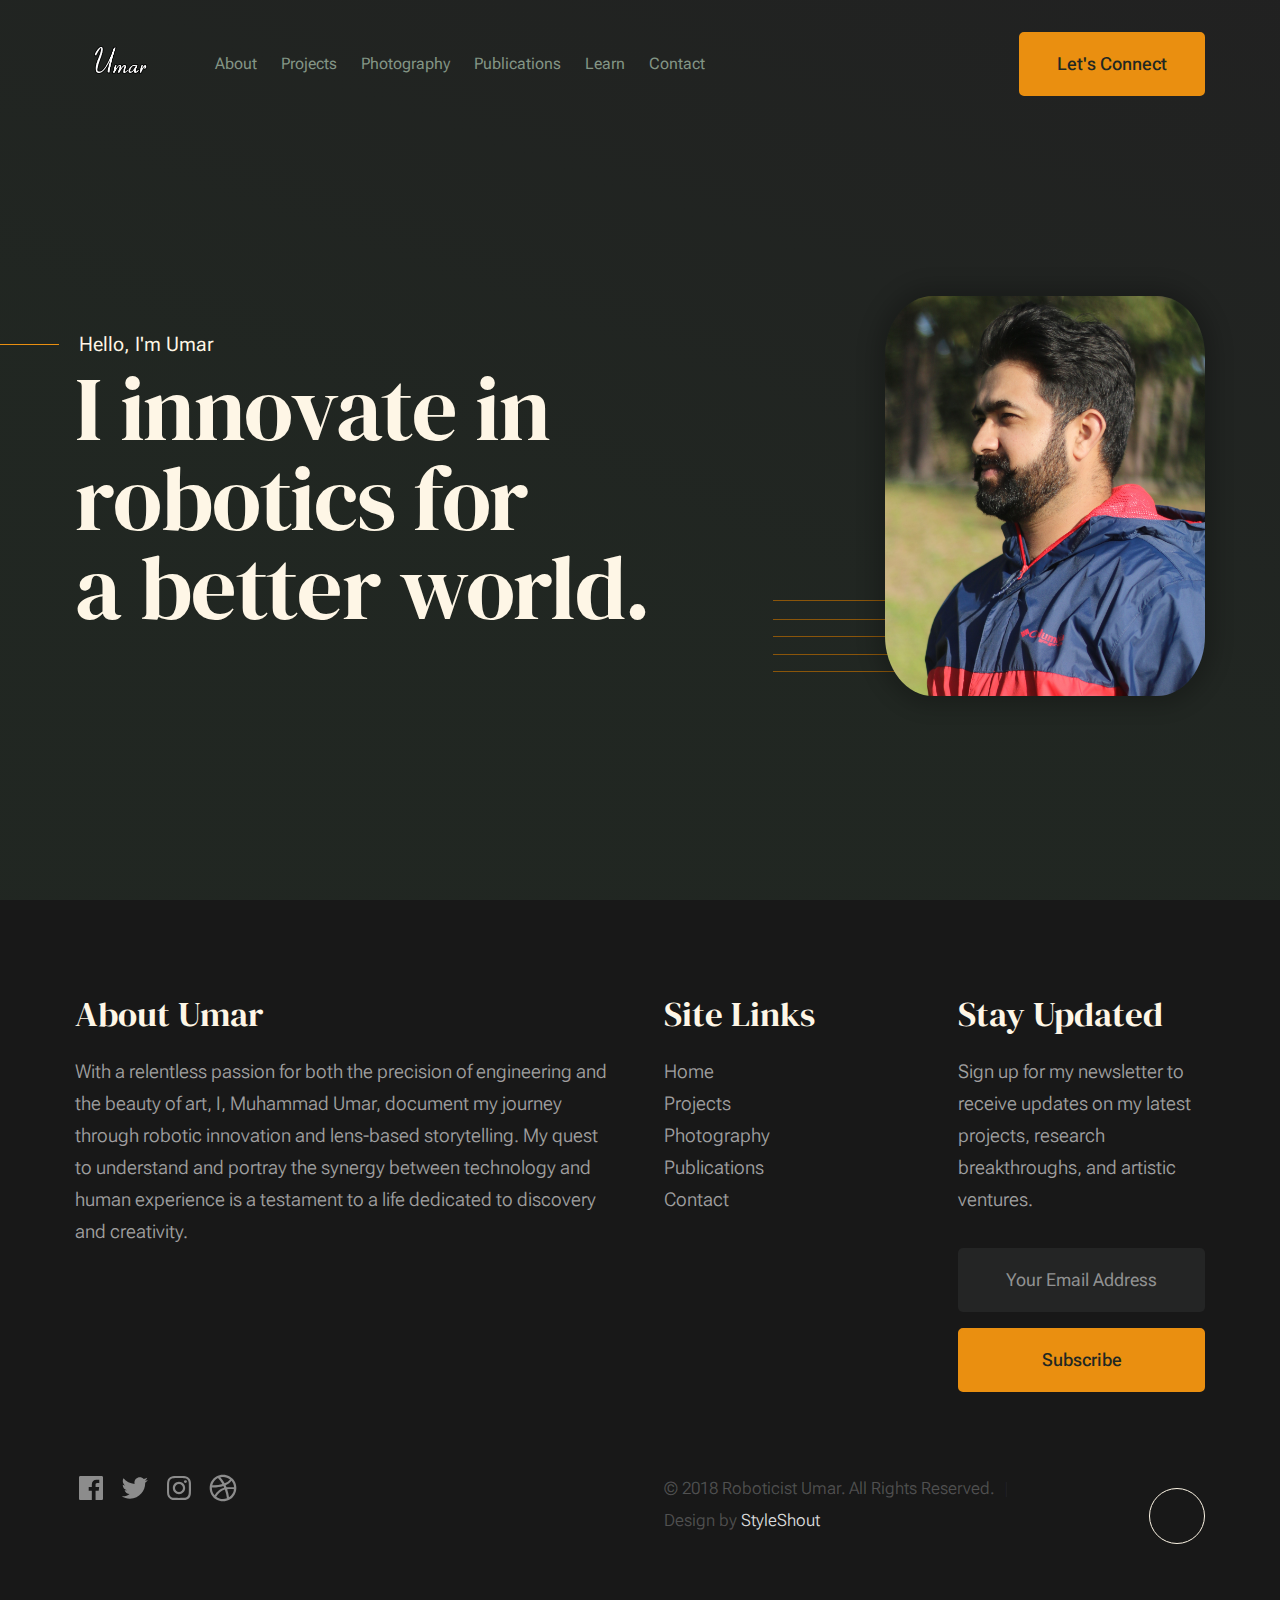
==== commit 62464201: "Update header logo and navigation menu" ====
--- a/index.html
+++ b/index.html
@@ -23,44 +23,14 @@
     
     <!-- page wrap
     ================================================== -->
-    <div class="s-pagewrap ss-home">
+    <div id = headerpart class="s-pagewrap">
 
         <!-- # site header 
         ================================================== -->
         <header class="s-header">
-            <div class="row s-header__inner width-sixteen-col">
-                <div class="s-header__block">
-                    <div class="s-header__logo">
-                        <a class="logo" href="index.html">
-                            <img class="logo-image" src="images/Masood Studio Logo.png" alt="Homepage">
-                        </a>
-                    </div>
-                    <style>
-                        .logo-image {
-                            width: 750px;
-                            /* Adjust as needed */
-                            height: auto;
-                        }
-                    </style>
-                    <a class="s-header__menu-toggle" href="#0"><span>Menu</span></a>
-                </div>
-                <nav class="s-header__nav">
-                    <ul class="s-header__menu-links">
-                        <li><a href="index.html">About</a></li>
-                        <li><a href="projects.html">Projects</a></li>
-                        <li><a href="photography.html">Photography</a></li>
-                        <li><a href="publications.html">Publications</a></li>
-                        <li><a href="learn.html">Learn</a></li>
-                        <li><a href="contact.html">Contact</a></li>
-                    </ul>
-                    <div class="s-header__contact">
-                        <a href="contact.html" class="btn btn--primary s-header__contact-btn">Let's Connect</a>
-                    </div>
-                </nav>
-            </div>
+            <div id="header-placeholder"></div>
         </header>
 
-    </div>
 
         <!-- keywords for SEO in the comments -->
 
@@ -78,9 +48,6 @@
         Author: Umar Masood, Muhammad Umar Masood, Umar Masood Robotics, Umar Masood Projects, Umar Masood Photography, Umar Masood Publications, Umar Masood Learning, Umar Masood Contact
         Shutter by Masood, Tech by Masood, Photography by Masood            -->
         
-
-
-    <div id="page">
         <!-- # site main content
         ================================================== -->
         <section id="content" class="s-content">
